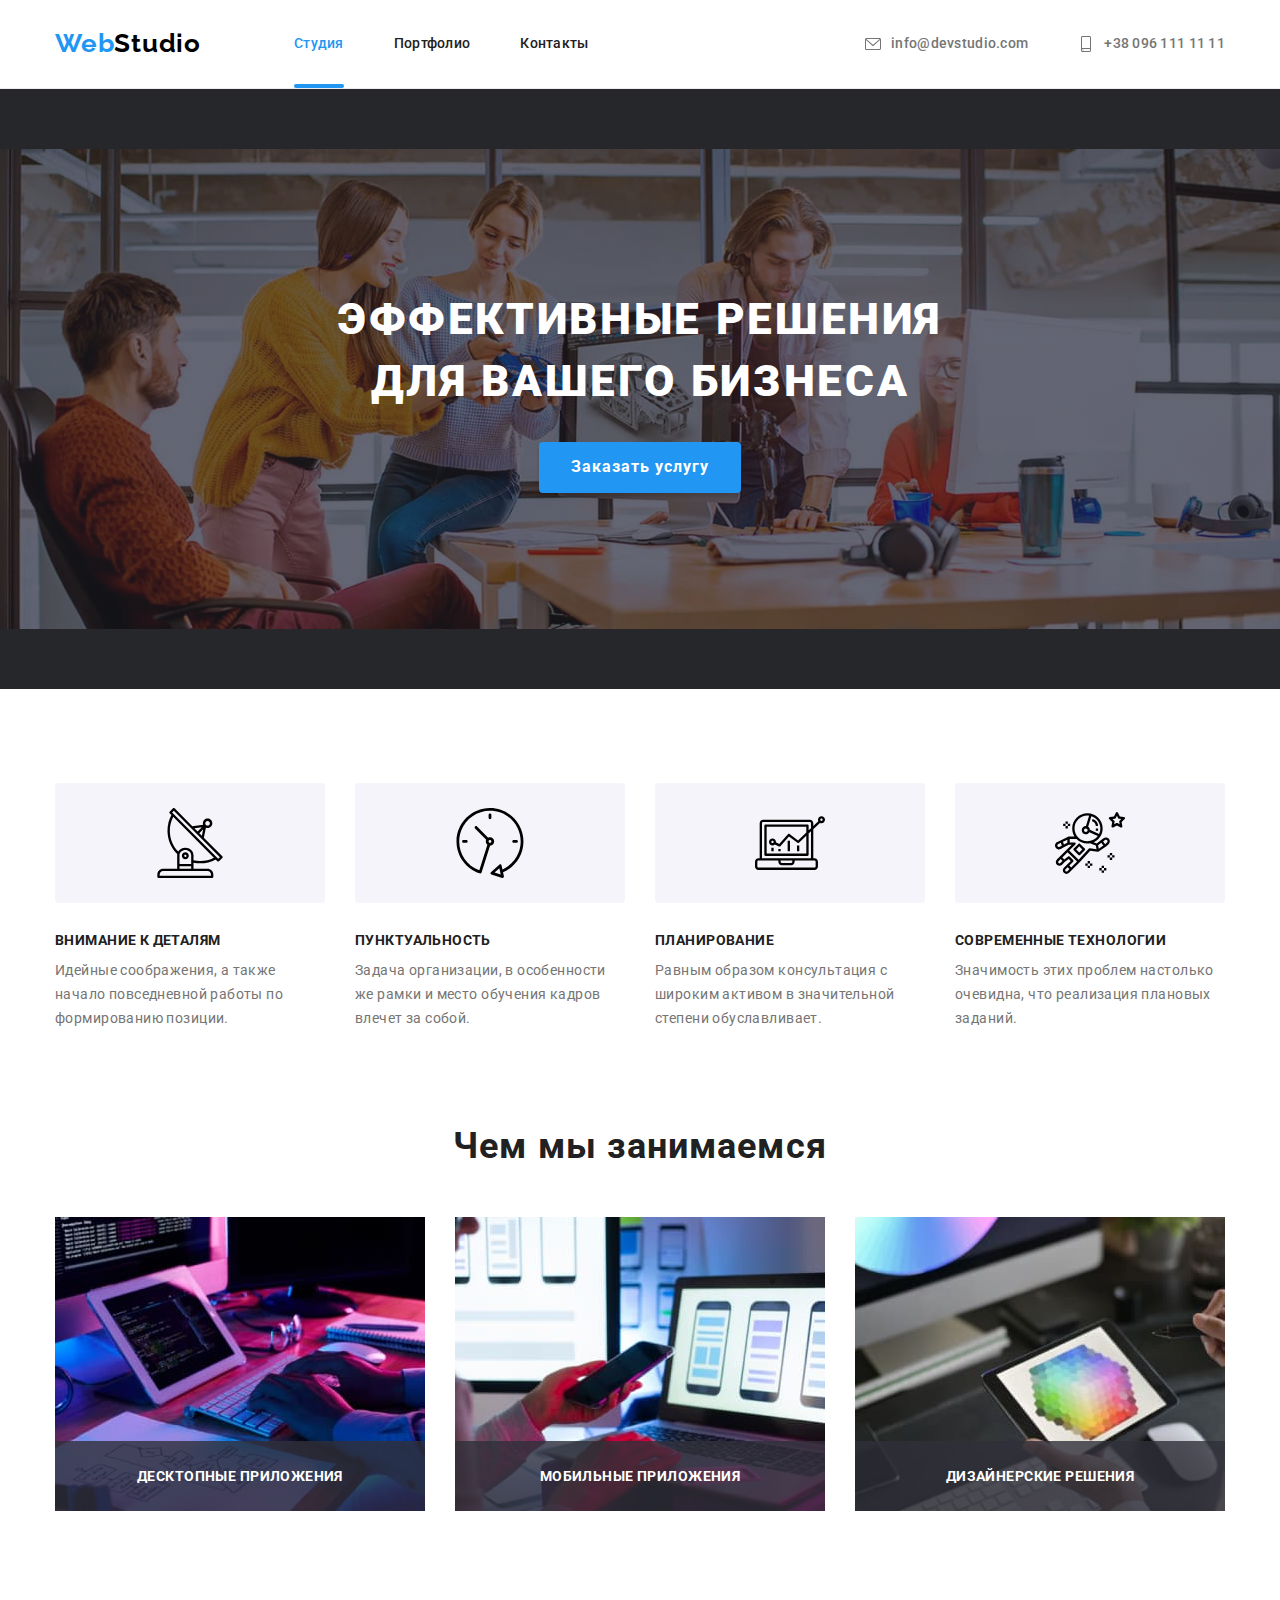
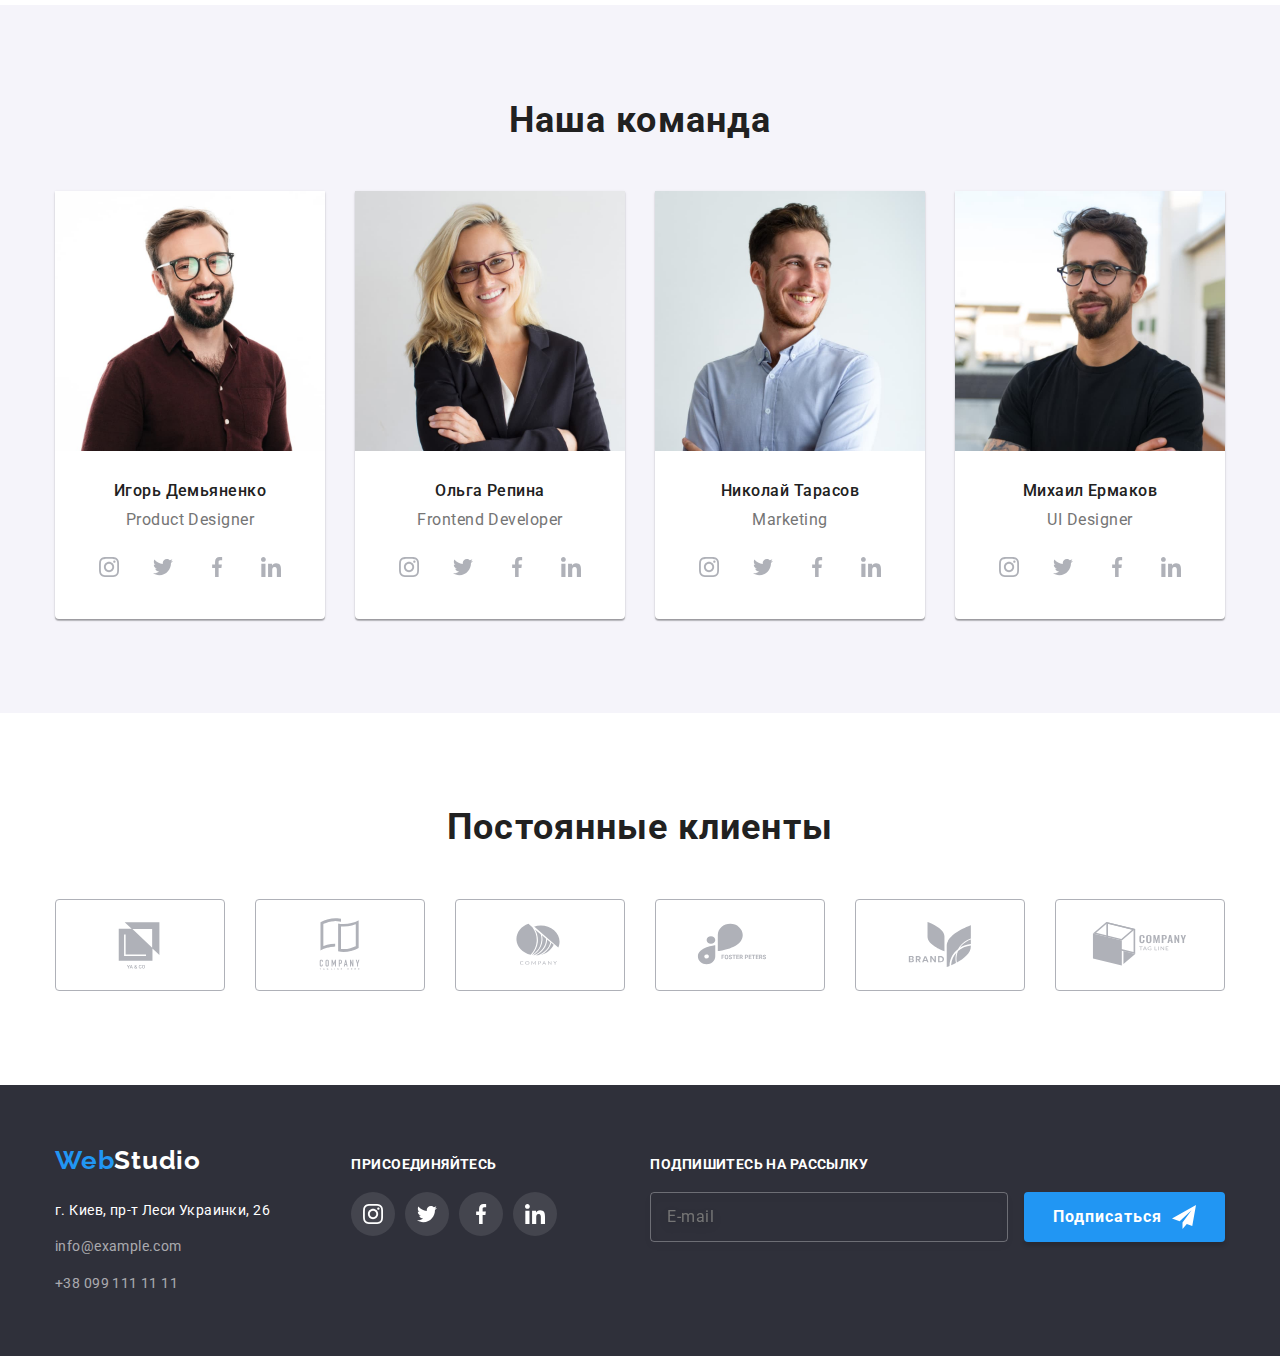
==== index.html @ 1becb147 "первая выгрузка сайта" ====
<!DOCTYPE html>
<html lang="ru">

<head>
    <meta charset="UTF-8">
    <meta http-equiv="X-UA-Compatible" content="IE=edge">
    <meta name="viewport" content="width=device-width, initial-scale=1.0">
    <title>Webstudio</title>
    <link rel="preconnect" href="https://fonts.googleapis.com">
    <link rel="preconnect" href="https://fonts.gstatic.com" crossorigin>
    <link
        href="https://fonts.googleapis.com/css2?family=Raleway:wght@700&family=Roboto:wght@400;500;700;900&display=swap"
        rel="stylesheet">
    <link rel="stylesheet" href="./css/modern-normalize.css">
    <link rel="stylesheet" href="./css/styles.css">
</head>

<body>

    <!--Шапка сайта. Навигация-->

    <header class="header">
        <div class="container">
            <div class="header-nav">
                <nav class="navigation">
                    <a class="header-logo link" href="./index.html"><span class="header-logo-decor">Web</span>Studio</a>
                    <ul class="menu-list lists">
                        <li class="nav-menu-item"><a class="menu-item active-page1 link" href="./index.html">Студия</a>
                        </li>
                        <li class="nav-menu-item"><a class="menu-item link" href="./portfolio.html">Портфолио</a></li>
                        <li class="nav-menu-item"><a class="menu-item link" href="">Контакты</a></li>
                    </ul>
                </nav>
                <ul class="lists">
                    <li class="nav-email"><a class="email-nav link" href="mailto:info@devstudio.com">
                            <svg class="email-icon">
                                <use href="./images/icons.svg#icon-email"></use>
                            </svg>info@devstudio.com</a></li>
                    <li class="nav-tel"><a class="tel-nav link" href="tel:+380961111111">
                            <svg class="phone-icon">
                                <use href="./images/icons.svg#icon-phone"></use>
                            </svg>+38 096 111 11 11</a></li>
                </ul>
            </div>
        </div>
    </header>

    <!--Главный контект страницы-->

    <main class="main-content">

        <!--Секция Герой-->

        <section class="hero">
            <div class="container">
                <h1 class="hero-title">
                    Эффективные решения для вашего бизнеса
                </h1>
                <button class="hero-button" type="button" data-modal-open>Заказать услугу</button>
            </div>
        </section>
        <section class="modal-section">
            <!--Модальное окно-->
            <div class="backdrop is-hidden" data-modal>
                <div class="modal">
                    <button class="btn-modal" data-modal-close>
                        <svg class="icon-close">
                            <use href="./images/icons.svg#icon-close"></use>
                        </svg>
                    </button>
                    <!--ФОРМЫ ДЛЯ МОДАЛЬНОГО ОКНА-->
                    <form class="contact-form">
                        <p class="title-form">Оставьте свои данные, мы вам перезвоним</p>

                        <div class="group-forms">
                            <label class="form-field">
                                <span class="name-form">Имя</span>
                                <span class="icon-position">
                                    <input class="form-input" type="text" name="user-name" autofocus>
                                    <svg class="icon-person">
                                        <use href="./images/icons.svg#icon-person"></use>
                                    </svg>
                                </span>
                            </label>

                            <label class="form-field">
                                <span class="name-form">Телефон</span>
                                <span class="icon-position">
                                    <input class="form-input" type="text" name="user-tel">
                                    <svg class="icon-person">
                                        <use href="./images/icons.svg#icon-phone-form"></use>
                                    </svg>
                                </span>
                            </label>

                            <label class="form-field">
                                <span class="name-form">Почта</span>
                                <span class="icon-position">
                                    <input class="form-input" type="text" name="user-email">
                                    <svg class="icon-person">
                                        <use href="./images/icons.svg#icon-email-form"></use>
                                    </svg>
                                </span>
                            </label>

                            <label class="form-field">
                                <span class="name-form">Комментарий</span>
                                <textarea class="feedback" name="feedback" cols="30" rows="10"
                                    placeholder="Введите текст"></textarea>
                            </label>
                        </div>

                        <label class="agreement">
                            <input class="agree-btn" type="checkbox" name="user-agreement">
                            <span class="icon-border">
                                <svg class="icon-check-active">
                                    <use href="./images/icons.svg#icon-icon-check1"></use>
                                </svg>
                            </span>
                            <span class="discr-agreement">Соглашаюсь с рассылкой и принимаю
                                <a class="terms-agreement" href="">Условия договора</a>
                            </span>
                        </label>
                        <button class="submit-btn" type="submit">Отправить</button>
                    </form>
                </div>
            </div>
        </section>

        <!--Секция преимущества-->

        <section class="section">
            <div class="container">
                <h2 class="visually-hidden">Наши преимущества</h2>
                <ul class="list-advantages lists">
                    <li class="item-advantages">
                        <div class="antenna-svg">
                            <svg class="icon-antenna">
                                <use href="./images/icons.svg#icon-antenna"></use>
                            </svg>
                        </div>
                        <h3 class="title-advantages">Внимание к деталям</h3>
                        <p class="content-advantages">Идейные соображения, а также начало повседневной работы по
                            формированию позиции.</p>
                    </li>

                    <li class="item-advantages">
                        <div class="clock-svg">
                            <svg class="icon-clock">
                                <use href="./images/icons.svg#icon-clock"></use>
                            </svg>
                        </div>
                        <h3 class="title-advantages">Пунктуальность</h3>
                        <p class="content-advantages">Задача организации, в особенности же рамки и место обучения
                            кадров
                            влечет за собой.</p>
                    </li>

                    <li class="item-advantages">
                        <div class="diagram-svg">
                            <svg class="icon-diagram">
                                <use href="./images/icons.svg#icon-diagram"></use>
                            </svg>
                        </div>
                        <h3 class="title-advantages">Планирование</h3>
                        <p class="content-advantages">Равным образом консультация с широким активом в значительной
                            степени
                            обуславливает.</p>
                    </li>

                    <li class="item-advantages">
                        <div class="astronaut-svg">
                            <svg class="icon-astronaut">
                                <use href="./images/icons.svg#icon-astronaut"></use>
                            </svg>
                        </div>
                        <h3 class="title-advantages">Современные технологии</h3>
                        <p class="content-advantages">Значимость этих проблем настолько очевидна, что реализация
                            плановых
                            заданий.</p>
                    </li>
                </ul>
            </div>
        </section>

        <!--Секция чем мы занимаемся-->

        <section class="services section">
            <div class="container">
                <h2 class="title-services">Чем мы занимаемся</h2>
                <ul class="services-list lists">
                    <li class="services-item">
                        <img src="./images/service1.jpg" alt="Пишем код" width="370">
                        <p class="disr-services">Десктопные приложения</p>
                    </li>
                    <li class="services-item">
                        <img src="./images/service2.jpg" alt="Делаем дизайн" width="370">
                        <p class="disr-services">Мобильные приложения</p>
                    </li>
                    <li class="services-item">
                        <img src="./images/service3.jpg" alt="Точный подбор цветовой гаммы" width="370">
                        <p class="disr-services">Дизайнерские решения</p>
                    </li>
                </ul>
            </div>
        </section>

        <!--Секция наша команда-->
        <section class="team section">
            <div class="container">
                <h2 class="team-title">Наша команда</h2>
                <ul class="team-list lists">

                    <li class="team-item">
                        <img class="img team-image" src="./images/team1.jpg" alt="Игорь Демьяненко" width="270">
                        <div class="name-position">
                            <h3 class="team-name">Игорь Демьяненко</h3>
                            <p class="team-position">Product Designer</p>
                            <ul class="team-social-icons">
                                <li class="team-social-icon-link link">
                                    <a href="https://www.instagram.com/" class="icon-bg" target="_blank">
                                        <svg class="icon-social">
                                            <use href="./images/icons.svg#icon-instagram"></use>
                                        </svg>
                                    </a>
                                </li>
                                <li class="team-social-icon-link link">
                                    <a href="https://twitter.com/?lang=ru" class="icon-bg" target="_blank">
                                        <svg class="icon-social">
                                            <use href="./images/icons.svg#icon-twitter"></use>
                                        </svg>
                                    </a>
                                </li>
                                <li class="team-social-icon-link link">
                                    <a href="https://www.facebook.com/" class="icon-bg" target="_blank">
                                        <svg class="icon-social">
                                            <use href="./images/icons.svg#icon-facebook"></use>
                                        </svg>
                                    </a>
                                </li>
                                <li class="team-social-icon-link link">
                                    <a href="https://www.linkedin.com/" class="icon-bg" target="_blank">
                                        <svg class="icon-social">
                                            <use href="./images/icons.svg#icon-linkedin"></use>
                                        </svg>
                                    </a>
                                </li>
                            </ul>
                        </div>

                    </li>

                    <li class="team-item">
                        <img class="img team-image" src="./images/team2.jpg" alt="Ольга Репина" width="270">
                        <div class="name-position">
                            <h3 class="team-name">Ольга Репина</h3>
                            <p class="team-position">Frontend Developer</p>
                            <ul class="team-social-icons">
                                <li class="team-social-icon-link link">
                                    <a href="https://www.instagram.com/" class="icon-bg" target="_blank">
                                        <svg class="icon-social">
                                            <use href="./images/icons.svg#icon-instagram"></use>
                                        </svg>
                                    </a>
                                </li>
                                <li class="team-social-icon-link link">
                                    <a href="https://twitter.com/?lang=ru" class="icon-bg" target="_blank">
                                        <svg class="icon-social">
                                            <use href="./images/icons.svg#icon-twitter"></use>
                                        </svg>
                                    </a>
                                </li>
                                <li class="team-social-icon-link link">
                                    <a href="https://www.facebook.com/" class="icon-bg" target="_blank">
                                        <svg class="icon-social">
                                            <use href="./images/icons.svg#icon-facebook"></use>
                                        </svg>
                                    </a>
                                </li>
                                <li class="team-social-icon-link link">
                                    <a href="https://www.linkedin.com/" class="icon-bg" target="_blank">
                                        <svg class="icon-social">
                                            <use href="./images/icons.svg#icon-linkedin"></use>
                                        </svg>
                                    </a>
                                </li>
                            </ul>
                        </div>

                    </li>

                    <li class="team-item">
                        <img class="img team-image" src="./images/team3.jpg" alt="Николай Тарасов" width="270">
                        <div class="name-position">
                            <h3 class="team-name">Николай Тарасов</h3>
                            <p class="team-position">Marketing</p>
                            <ul class="team-social-icons">
                                <li class="team-social-icon-link link">
                                    <a href="https://www.instagram.com/" class="icon-bg" target="_blank">
                                        <svg class="icon-social">
                                            <use href="./images/icons.svg#icon-instagram"></use>
                                        </svg>
                                    </a>
                                </li>
                                <li class="team-social-icon-link link">
                                    <a href="https://twitter.com/?lang=ru" class="icon-bg" target="_blank">
                                        <svg class="icon-social">
                                            <use href="./images/icons.svg#icon-twitter"></use>
                                        </svg>
                                    </a>
                                </li>
                                <li class="team-social-icon-link link">
                                    <a href="https://www.facebook.com/" class="icon-bg" target="_blank">
                                        <svg class="icon-social">
                                            <use href="./images/icons.svg#icon-facebook"></use>
                                        </svg>
                                    </a>
                                </li>
                                <li class="team-social-icon-link link">
                                    <a href="https://www.linkedin.com/" class="icon-bg" target="_blank">
                                        <svg class="icon-social">
                                            <use href="./images/icons.svg#icon-linkedin"></use>
                                        </svg>
                                    </a>
                                </li>
                            </ul>
                        </div>

                    </li>

                    <li class="team-item">
                        <img class="img team-image" src="./images/team4.jpg" alt="Михаил Ермаков" width="270">
                        <div class="name-position">
                            <h3 class="team-name">Михаил Ермаков</h3>
                            <p class="team-position">UI Designer</p>
                            <ul class="team-social-icons">
                                <li class="team-social-icon-link link">
                                    <a href="https://www.instagram.com/" class="icon-bg" target="_blank">
                                        <svg class="icon-social">
                                            <use href="./images/icons.svg#icon-instagram"></use>
                                        </svg>
                                    </a>
                                </li>
                                <li class="team-social-icon-link link">
                                    <a href="https://twitter.com/?lang=ru" class="icon-bg" target="_blank">
                                        <svg class="icon-social">
                                            <use href="./images/icons.svg#icon-twitter"></use>
                                        </svg>
                                    </a>
                                </li>
                                <li class="team-social-icon-link link">
                                    <a href="https://www.facebook.com/" class="icon-bg" target="_blank">
                                        <svg class="icon-social">
                                            <use href="./images/icons.svg#icon-facebook"></use>
                                        </svg>
                                    </a>
                                </li>
                                <li class="team-social-icon-link link">
                                    <a href="https://www.linkedin.com/" class="icon-bg" target="_blank">
                                        <svg class="icon-social">
                                            <use href="./images/icons.svg#icon-linkedin"></use>
                                        </svg>
                                    </a>
                                </li>
                            </ul>
                        </div>

                    </li>
                </ul>
            </div>
        </section>

        <section class="section">
            <div class="container">
                <h2 class="clients-title">Постоянные клиенты</h2>
                <ul class="clients-list lists">
                    <li class="clients-item">
                        <a href="" class="clients-link link">
                            <svg class="clients-icon">
                                <use href="./images/icons.svg#icon-Logo-client1"></use>
                            </svg>
                        </a>
                    </li>
                    <li class="clients-item">
                        <a href="" class="clients-link link">
                            <svg class="clients-icon">
                                <use href="./images/icons.svg#icon-Logo-client2"></use>
                            </svg>
                        </a>
                    </li>
                    <li class="clients-item">
                        <a href="" class="clients-link link">
                            <svg class="clients-icon">
                                <use href="./images/icons.svg#icon-Logo-client3"></use>
                            </svg>
                        </a>
                    </li>
                    <li class="clients-item">
                        <a href="" class="clients-link link">
                            <svg class="clients-icon">
                                <use href="./images/icons.svg#icon-Logo-client4"></use>
                            </svg>
                        </a>
                    </li>
                    <li class="clients-item">
                        <a href="" class="clients-link link">
                            <svg class="clients-icon">
                                <use href="./images/icons.svg#icon-Logo-client5"></use>
                            </svg>
                        </a>
                    </li>
                    <li class="clients-item">
                        <a href="" class="clients-link link">
                            <svg class="clients-icon">
                                <use href="./images/icons.svg#icon-Logo-client6"></use>
                            </svg>
                        </a>
                    </li>
                </ul>
            </div>
        </section>
    </main>

    <!--Подвал сайта-->

    <footer class="footer">
        <div class="container footer-content-container">
            <div class="footer-content">
                <a class="footer-logo link" href="./index.html"><span class="footer-logo-decor">Web</span><span
                        class="footer-logo-decor-studio">Studio</span></a>
                <address>
                    <ul class="lists">
                        <li class="address-list-item"><a class="address link"
                                href="https://www.google.com.ua/maps/place/%D0%B1%D1%83%D0%BB.+%D0%9B%D0%B5%D1%81%D0%B8+%D0%A3%D0%BA%D1%80%D0%B0%D0%B8%D0%BD%D0%BA%D0%B8,+26,+%D0%9A%D0%B8%D0%B5%D0%B2,+02000/@50.4265841,30.5361971,17z/data=!3m1!4b1!4m5!3m4!1s0x40d4cf0e033ecbe9:0x57a4dffefec77da0!8m2!3d50.4265807!4d30.5383858?hl=ru"
                                target="_blank">г.
                                Киев, пр-т Леси Украинки, 26</a></li>
                        <li class="address-list-item"><a class="email-footer link"
                                href="mailto:info@example.com">info@example.com</a></li>
                        <li class="address-list-item"><a class="tel-footer link" href="tel:+380991111111">+38 099 111 11
                                11</a></li>
                    </ul>
                </address>
            </div>

            <!--Социальные иконки-->

            <div class="footer-socials">
                <p class="footer-social-title">присоединяйтесь</p>
                <ul class="footer-social-icons">
                    <li class="footer-social-icon-link link">
                        <a href="https://www.instagram.com/" class="footer-icon-bg" target="_blank">
                            <svg class="footer-icon-social">
                                <use href="./images/icons.svg#icon-instagram"></use>
                            </svg>
                        </a>
                    </li>
                    <li class="footer-social-icon-link link">
                        <a href="https://twitter.com/?lang=ru" class="footer-icon-bg" target="_blank">
                            <svg class="footer-icon-social">
                                <use href="./images/icons.svg#icon-twitter"></use>
                            </svg>
                        </a>
                    </li>
                    <li class="footer-social-icon-link link">
                        <a href="https://www.facebook.com/" class="footer-icon-bg" target="_blank">
                            <svg class="footer-icon-social">
                                <use href="./images/icons.svg#icon-facebook"></use>
                            </svg>
                        </a>
                    </li>
                    <li class="footer-social-icon-link link">
                        <a href="https://www.linkedin.com/" class="footer-icon-bg" target="_blank">
                            <svg class="footer-icon-social">
                                <use href="./images/icons.svg#icon-linkedin"></use>
                            </svg>
                        </a>
                    </li>
                </ul>
            </div>

            <!--Форма подписки-->

            <form class="subscribe-footer">
                <p class="discr-subscribe">Подпишитесь на рассылку</p>
                <input class="subscribe-input" type="text" name="subscribe" placeholder="E-mail">
                <button class="subscribe-btn" type="submit">
                    Подписаться
                    <svg class="subscribe-icon">
                        <use href="./images/icons.svg#icon-plane"></use>
                    </svg>
                </button>
            </form>
        </div>
    </footer>

    <script src="./js/modal.js"></script>
</body>

</html>
---- css/styles.css ----
/*----------Переменные для сайта----------*/
:root {
    /*-----Глобальные цвета-----*/
    --body-color: #757575;
    --a-color: #212121;
    /*-----Цвета для логотипа-----*/
    --logo-color: #000000;
    --logo-decor-color: #2196F3;
    /*-----Цвета для ссылок-----*/
    --menu-item-hover-focus-color: #2196F3;
    --email-tel-nav-color: #757575;
    --email-tel-nav-hover-focus-color: #2196F3;
    --email-tel-footer-color: #ffffff;
    /*-----index.html. Section Hero-----*/
    --hero-title-color: #ffffff;
    --hero-button-bg-color: #2196F3;
    --hero-button-text-color: #FFFFFF;
    /*-----index.html. Section Advantages-----*/
    --title-advantages-color: #212121;
    --content-advantages-color: #757575;
    /*-----index.html. Section Services-----*/
    --title-services-color: #212121;
    /*-----index.html. Section Team-----*/
    --team-title-color: #212121;
    --team-name-color: #212121;
    --team-position-color: #757575;
    /*-----portfolio.html. Section Filter-----*/
    --filter-btn-color: #212121;
    --filter-btn-bg-color: #F5F4FA;
    --filter-btn-bg-hover-focus-color: #2196F3;
    --filter-btn-text-chover-focus-color: #FFFFFF;
    /*-----portfolio.html. Section Cards-----*/
    --cards-item-title-color: #212121;
    --cards-item-type-color: #757575;
}
/*----------Стандартные свойства для сайта----------*/
body {
    font-family: 'Roboto', sans-serif;
    line-height: 1.71;
    color: var(--body-color);
    margin: 0;
}

.link {
    text-decoration: none;
    font-size: 14px;
    line-height: 1.71;
    letter-spacing: 0.02em;
    color: var(--a-color);
    list-style: none;
}
.container {
    width: 1200px;
    margin-left: auto;
    margin-right: auto;
    padding-left: 15px;
    padding-right: 15px;
}
.section {
    padding-top: 94px;
    padding-bottom: 94px;
}

.lists {
    list-style: none;
}
h1,
h2,
h3,
h4,
h5,
h6,
ul,
p {
    margin: 0;
    padding: 0;
}
img {
    display: block;
    max-width: 100%;
    height: auto;
}

.visually-hidden {
    position: absolute;
    width: 1px;
    height: 1px;
    margin: -1px;
    border: 0;
    padding: 0;
    
    white-space: nowrap;
    clip-path: inset(100%);
    clip: rect(0 0 0 0);
    overflow: hidden;
  }

/*----------Стили для логотипа. Шапка/Подвал сайта----------*/
.header {
    border-bottom: 1px solid #ECECEC;
}

.header-logo {
    font-family: 'Raleway', sans-serif;
    font-weight: 700;
    font-size: 26px;
    line-height: 1.2;
    letter-spacing: 0.03em;
    color: var(--logo-color);
    margin-right: 93px;
}
.footer-logo {
    font-family: 'Raleway', sans-serif;
    font-weight: 700;
    font-size: 26px;
    line-height: 1.2;
    letter-spacing: 0.03em;
    color: var(--logo-color);
}

.header-logo-decor,
.footer-logo-decor {
    color: var(--logo-decor-color);
}
.footer-logo-decor-studio {
    color: #FFFFFF;
}
/*----------Оформление ссылок. Шапка/Подвал сайта----------*/
/*HEADER*/
.header-nav {
    display: flex;
    justify-content: space-between;
    align-items: center;
}

.navigation {
    display: flex;
    align-items: center;
}

.navigation > .menu-list {
    display: flex;
}

.nav-menu-item {
    margin-right: 50px;
    position: relative;

}

.navigation .nav-menu-item:last-child {
    margin-right: 0;
}

.header-nav > .lists {
    display: flex;
}

.nav-email {
    margin-right: 50px;
}

.menu-item {
    font-weight: 500;
    padding-top: 32px;
    padding-bottom: 32px;
    display: block;
    transition: color 250ms cubic-bezier(0.4, 0, 0.2, 1);

}
.menu-item:hover,
.menu-item:focus {
    color: var(--menu-item-hover-focus-color);
    
}

.active-page1 {
    color: var(--menu-item-hover-focus-color);

}
/*ДОП класс для отметки активной страницы*/
.active-page1::after{
    content: "";
    width: 100%;
    height: 4px;
    background: #2196F3;
    color: #2196F3;
    border-radius: 2px;
    position: absolute;
    bottom: 0;
    left: 0;
    opacity: 1;
    transition: opacity 250ms cubic-bezier(0.4, 0, 0.2, 1);

}

.active-page2 {
    color: var(--menu-item-hover-focus-color);

}

.active-page2::after{
    content: "";
    width: 100%;
    height: 4px;
    background: #2196F3;
    border-radius: 2px;
    position: absolute;
    bottom: 0;
    left: 0;
    opacity: 1;
    transition: opacity 250ms cubic-bezier(0.4, 0, 0.2, 1);

}
/*-------------------------------------------------------*/

.email-nav,
.tel-nav {
    color: var(--email-tel-nav-color);
    font-weight: 500;
    padding-top: 32px;
    padding-bottom: 32px;
    display: inline-flex;
    align-items: center;
    transition: color 250ms cubic-bezier(0.4, 0, 0.2, 1);
}

.email-nav:hover,
.email-nav:focus,
.tel-nav:hover,
.tel-nav:focus {
    color: var(--email-tel-nav-hover-focus-color);
}

.email-icon {
    width: 16px;
    height: 16px;
    fill: currentColor;
    margin-right: 10px;
}

.phone-icon {
    width: 16px;
    height: 16px;
    fill: currentColor;
    margin-right: 10px;
}

/*FOOTER*/
.footer-content {
    flex-grow: 1;
    margin-right: 70px;
}

.footer-content-container {
    display: flex;
    align-items: baseline;
}

.footer-logo {
    display: block;
    margin-bottom: 20px;
}
.address {
    color: var(--email-tel-footer-color);
    letter-spacing: 0.03em;
    font-style: normal;
}
.address-list-item {
    margin-bottom: 9px;
}
.address-list-item:last-child {
    margin-bottom: 0;
    
}
.email-footer,
.tel-footer {
    color: rgba(255, 255, 255, 0.6);
    letter-spacing: 0.03em;
    font-style: normal;
}

.footer {
    background-color: #2F303A;
    padding-top: 60px;
    padding-bottom: 60px;
}

/*---Социальные иконки*/

.footer-socials {
    margin-right: 93px;
}

.footer-social-title {
    font-weight: 700;
    font-size: 14px;
    line-height: 16px;
    letter-spacing: 0.03em;
    text-transform: uppercase;
    color: #ffffff;
    margin-bottom: 20px;
}

.footer-social-icons {
    display: flex;
    justify-content: center;
}

.footer-social-icon-link {
    margin-right: 10px;
}

.footer-social-icon-link:last-child {
    margin-right: 0;
}

.footer-icon-bg {
    width: 44px;
    height: 44px;
    border: none;
    border-radius: 50%;
    padding: 0;
    display: inline-flex;
    align-items: center;
    justify-content: center;
    color: #ffffff;
    background: rgba(255, 255, 255, 0.1);
    transition: background-color 250ms cubic-bezier(0.4, 0, 0.2, 1);
}

.footer-icon-bg:hover,
.footer-icon-bg:focus {
    background-color: #2196F3;
}

.footer-icon-social {
    fill: currentColor;
    width: 20px;
    height: 20px;
    transition: background-color 250ms cubic-bezier(0.4, 0, 0.2, 1);
}

.footer-icon-social:hover,
.footer-icon-social:focus {
    background-color: #2196F3;
}

/*---Форма подписки---*/

.discr-subscribe {
    display: flex;
    align-items: baseline;
    font-weight: 700;
    font-size: 14px;
    line-height: 16px;
    letter-spacing: 0.03em;
    text-transform: uppercase;

    color: #FFFFFF;

    margin-bottom: 20px;
}

.subscribe-input {
    width: 358px;
    height: 50px;
    background-color: inherit;

    border: 1px solid rgba(255, 255, 255, 0.3);
    filter: drop-shadow(0px 4px 4px rgba(0, 0, 0, 0.15));
    border-radius: 4px;

    padding-left: 16px;
    padding-right: 16px;
    margin-right: 12px;

    font-weight: 400;
    font-size: 16px;
    line-height: 1.25;
    letter-spacing: 0.03em;

    color: rgba(255, 255, 255, 0.6);

}

.subscribe-btn {
    display: inline-flex;
    align-items: center;
    padding-top: 10px;
    padding-bottom: 10px;
    padding-left: 29px;
    padding-right: 29px;

    font-weight: 700;
    font-size: 16px;
    line-height: 1.88;

    letter-spacing: 0.06em;
    color: #FFFFFF;

    border: none;

    background: #2196F3;
    box-shadow: 0px 4px 4px rgba(0, 0, 0, 0.15);
    border-radius: 4px;

    cursor: pointer;
}

.subscribe-icon {
    margin-left: 10px;
    width: 24px;
    height: 24px;
    fill: #ffffff;
}

/*----------Страница index.html. Main. Section "HERO"----------*/
.hero {
    padding-top: 200px;
    padding-bottom: 200px;
    text-align: center;

    max-width: 1600px;
    height: 600px;
    margin-right: auto;
    margin-left: auto;
    background: linear-gradient(0deg, rgba(47, 48, 58, 0.4), rgba(47, 48, 58, 0.4)), url(../images/hero.jpg);
    background-color: #212121;
    background-repeat: no-repeat;
    background-size: contain;
    background-position: center;
}

.hero-title {
    font-weight: 900;
    font-size: 44px;
    line-height: 1.4;
    letter-spacing: 0.06em;
    text-transform: uppercase;
    color: var(--hero-title-color);
    width: 696px;
    margin-left: auto;
    margin-right: auto;
    margin-bottom: 30px;
}

.hero-button {
    font-weight: 700;
    font-size: 16px;
    line-height: 1.9;
    letter-spacing: 0.06em;
    padding: 10px 32px;
    background-color: var(--hero-button-bg-color);
    color: var(--hero-button-text-color);
    border: none;
    cursor: pointer;
    box-shadow: 0px 4px 4px rgba(0, 0, 0, 0.15);
    border-radius: 4px;
}

.hero-button:hover {
    background: rgba(24, 140, 232, 1);
}

/*-----Modal window-----*/
.backdrop {
    position: fixed;
    top: 0;
    left: 0;
    width: 100%;
    height: 100%;
    background: rgba(0, 0, 0, 0.2);
    z-index: 1;
    transition: opacity 250ms cubic-bezier(0.4, 0, 0.2, 1), visibility 250ms cubic-bezier(0.4, 0, 0.2, 1);

}

.backdrop.is-hidden {
    opacity: 0;
    pointer-events: none;
    visibility: hidden;
}

.modal {
    position: absolute;
    top: 50%;
    left: 50%;
    transform: translate(-50%, -50%);

    margin: 0;
    padding: 0;
  
    height: 581px;
    width: 528px;
    background-color: white;

    background: #FFFFFF;
    box-shadow: 0px 1px 3px rgba(0, 0, 0, 0.12), 0px 1px 1px rgba(0, 0, 0, 0.14), 0px 2px 1px rgba(0, 0, 0, 0.2);
    border-radius: 4px;
    

}
/*-----ФОРМЫ ДЛЯ МОДАЛКИ-----*/

.icon-close {
    width: 18px;
    height: 18px;
    transition: fill 250ms cubic-bezier(0.4, 0, 0.2, 1);
}

.icon-close:hover,
.icon-close:focus {
    fill: #2196F3;
}

.btn-modal {
    position: absolute;
    top: 8px;
    left: 490px;
    
    display: flex;
    justify-content: center;
    align-items: center;
    width: 30px;
    height: 30px;
    background: #FFFFFF;
    border: 1px solid rgba(0, 0, 0, 0.1);
    border-radius: 50%;

    cursor: pointer;
}

/*Содержимое формы*/
.contact-form {
    padding: 40px;
}

.title-form {
    font-weight: 700;
    font-size: 20px;
    line-height: 1.15;
    text-align: center;
    letter-spacing: 0.03em;

    color: #212121;

    margin-bottom: 12px;
}

.group-forms {
    margin-bottom: 20px;
}

.group-forms .form-field {
    display: block;
    margin-bottom: 10px;
    line-height: 1.16;
}

.group-forms .form-field:last-child {
    display: block;
    margin-bottom: 0;
}

.name-form {
    display: block;
    font-weight: 400;
    font-size: 12px;
    line-height: 1.16;
    letter-spacing: 0.01em;
    color: #757575;

    margin-bottom: 4px;
}


.form-input {
    display: inline-block;
    border: 1px solid rgba(33, 33, 33, 0.2);
    border-radius: 4px;
    width: 100%;
    height: 40px;
    padding-left: 40px;

    font-weight: 400;
    font-size: 12px;
    line-height: 1.16;
    letter-spacing: 0.01em;
    color: #000000;
    transition: border-color 250ms cubic-bezier(0.4, 0, 0.2, 1), outline 250ms cubic-bezier(0.4, 0, 0.2, 1);

}

.icon-position {
    position: relative;
    fill: #000000;
}

.icon-person {
    position: absolute;
    top: 0;
    left: 12px;
    width: 18px;
    height: 18px;
    fill: #000000;
    transition: fill 250ms cubic-bezier(0.4, 0, 0.2, 1);
}

.form-input:focus ~ .icon-person{
    fill: #2196F3;
}
.form-input:focus {
    border-color: #2196F3;
    outline: #2196F3;
}

.feedback {
    display: block;
    border: 1px solid rgba(33, 33, 33, 0.2);
    border-radius: 4px;
    width: 100%;
    height: 120px;
    padding-top: 12px;
    padding-bottom: 12px;
    padding-left: 16px;
    padding-right: 16px;

    width: 100%;
    resize: none;

    font-weight: 400;
    font-size: 12px;
    line-height: 1.16;
    letter-spacing: 0.01em;
    color: #000000;
    transition: border-color 250ms cubic-bezier(0.4, 0, 0.2, 1), outline 250ms cubic-bezier(0.4, 0, 0.2, 1);
}

.feedback:focus {
    border-color: #2196F3;
    outline: #2196F3;
}
/*Стили для чекбокса*/

.agreement {
    display: flex;
    justify-content: center;
    align-items: center;
    margin-bottom: 30px;
}

.icon-agreement {
    display: flex;
    align-items: center;
}

.agree-btn {
    position: absolute;
    width: 1px;
    height: 1px;
    margin: -1px;
    border: 0;
    padding: 0;
    clip: rect(0 0 0 0);
    overflow: hidden;
}

.discr-agreement {
    display: block;

    font-weight: 400;
    font-size: 14px;
    line-height: 1.71;
    letter-spacing: 0.03em;
    color: #757575;
    margin-left: 7px;
}


.icon-border {
    border: 1.5px solid rgb(0, 0, 0);
    border-radius: 3px;
    width: 15px;
    height: 15px;
    position: relative;
}

.agree-btn:checked + .icon-border {
    border: none;
}

/*.agree-btn:focus {
    border: 2px solid rgb(0, 0, 0);
}*/

.icon-check-active {
    position: absolute;
    top: 0;
    left: 0;
    width: inherit;
    height: inherit;
    opacity: 0;
}

.agree-btn:checked ~  .icon-border .icon-check-active {
    opacity: 1;
    transition: opacity 250ms cubic-bezier(0.4, 0, 0.2, 1);
    border: 1px solid #2196F3;
    border-radius: 3px;
}



.terms-agreement {
    color: rgba(33, 150, 243, 1);
}

.submit-btn {
    display: block;
    margin: 0 auto;
    padding-top: 10px;
    padding-bottom: 10px;
    padding-left: 55px;
    padding-right: 55px;
    cursor: pointer;

    background: #188CE8;
    box-shadow: 0px 4px 4px rgba(0, 0, 0, 0.15);
    border: none;
    border-radius: 4px;

    font-weight: 700;
    font-size: 16px;
    line-height: 1.88;


    letter-spacing: 0.06em;

    color: #FFFFFF;
}

/*----------Страница index.html. Main. Section "advantages"----------*/
.list-advantages {
    display: flex;
}

.item-advantages {
    width: 270px;
    margin-right: 30px;
}

.antenna-svg {
    background-color: #F5F4FA;
    height: 120px;
    display: block;
    margin-bottom: 30px;
    border-radius: 4px;
    display: flex;
    align-items: center;
    justify-content: center;
}

.icon-antenna {
    width: 70px;
    height: 70px;
}

.clock-svg {
    background-color: #F5F4FA;
    height: 120px;
    display: block;
    margin-bottom: 30px;
    border-radius: 4px;
    display: flex;
    align-items: center;
    justify-content: center;
}

.icon-clock {
    width: 70px;
    height: 70px;
}

.diagram-svg {
    background-color: #F5F4FA;
    height: 120px;
    display: block;
    margin-bottom: 30px;
    border-radius: 4px;
    display: flex;
    align-items: center;
    justify-content: center;
}

.icon-diagram {
    width: 70px;
    height: 70px;
}

.astronaut-svg {
    background-color: #F5F4FA;
    height: 120px;
    display: block;
    margin-bottom: 30px;
    border-radius: 4px;
    display: flex;
    align-items: center;
    justify-content: center;
}

.icon-astronaut {
    width: 70px;
    height: 70px;
    display: flex;
    align-items: center;
    justify-content: center;
}

.item-advantages:last-child {
    margin-right: 0;
}

.title-advantages {
    font-size: 14px;
    font-weight: 700;
    line-height: 1.14;
    letter-spacing: 0.03em;
    text-transform: uppercase;
    color: var(--title-advantages-color);
    margin-bottom: 10px;
}
.content-advantages {
    letter-spacing: 0.03em;
    color: var(--content-advantages-color);
    font-size: 14px;
}
/*----------Страница index.html. Main. Section "services"----------*/
.services {
    padding-top: 0;
    z-index: 0;
}

.title-services {
    font-weight: 700;
    font-size: 36px;
    line-height: 1.17;
    text-align: center;
    letter-spacing: 0.03em;
    color: var(--title-services-color);
    margin-bottom: 50px;
}
.services-list {
    display: flex;
}

.services-item {
    margin-right: 30px;
    position: relative;

}

.services-item:last-child {
    margin-right: 0;
}

.disr-services {
    display: flex;
    justify-content: center;
    align-items: center;
    
    position: absolute;
    bottom: 0;
    width: 100%;
    height: 70px;

    background: rgba(47, 48, 58, 0.8);

    font-weight: 700;
    font-size: 14px;
    line-height: 16px;
    letter-spacing: 0.03em;
    text-transform: uppercase;

    color: #FFFFFF;
}

/*----------Страница index.html. Main. Section "team"----------*/
.team {
    background-color: #F5F4FA;
}

.team-list {
    display: flex;
}

.team-title {
    font-weight: 700;
    font-size: 36px;
    line-height: 1.17;
    text-align: center;
    letter-spacing: 0.03em;
    color: var(--team-title-color);
    margin-bottom: 50px;
}

.team-item {
    margin-right: 30px;
    box-shadow: 0px 1px 3px rgba(0, 0, 0, 0.12), 0px 1px 1px rgba(0, 0, 0, 0.14), 0px 2px 1px rgba(0, 0, 0, 0.2);
    border-radius: 0px 0px 4px 4px;
    background-color: #FFFFFF;
}
.team-item:last-child {
    margin-right: 0;
}
.name-position {
    padding-top: 30px;
    padding-bottom: 30px;
}

.team-item .team-name {
    font-weight: 500;
    font-size: 16px;
    line-height: 1.19;
    letter-spacing: 0.03em;
    color: var(--team-name-color);
    text-align: center;
    margin-bottom: 10px;
}
.team-item .team-position {
    font-size: 16px;
    line-height: 1.19;
    letter-spacing: 0.03em;
    color: var(--team-position-color);
    text-align: center;
    margin-bottom: 16px;
}

.team-social-icons {
    display: flex;
    justify-content: center;
}

.team-social-icon-link {
    margin-right: 10px;
}

.team-social-icon-link:last-child {
    margin-right: 0;
}

.icon-bg {
    width: 44px;
    height: 44px;
    border: none;
    border-radius: 50%;
    padding: 0;
    display: inline-flex;
    align-items: center;
    justify-content: center;
    color: #AFB1B8;
    background-color: #FFFFFF;
    transition: background-color 250ms cubic-bezier(0.4, 0, 0.2, 1), color 250ms cubic-bezier(0.4, 0, 0.2, 1), fill 250ms cubic-bezier(0.4, 0, 0.2, 1);

}

.icon-bg:hover,
.icon-bg:focus {
    background-color: #2196F3;
    color: #ffffff;
}

.icon-social {
    fill: currentColor;
    width: 20px;
    height: 20px;
}


/*----------Страница index.html. Main. Section "CLIENTS"----------*/

.clients-title {
    font-weight: 700;
    font-size: 36px;
    line-height: 1.16;
    text-align: center;
    letter-spacing: 0.03em;
    color: #212121;
    margin-bottom: 50px;
}

.clients-list {
    display: flex;
    justify-content: center;
}

.clients-item {
    margin-right: 30px;
}

.clients-item:last-child {
    margin-right: 0;
}

.clients-link {
    width: 170px;
    height: 92px;
    color: #AFB1B8;
    border: 1px solid #AFB1B8;
    border-radius: 4px;
    display: inline-flex;
    align-items: center;
    justify-content: center;
    transition: color 250ms cubic-bezier(0.4, 0, 0.2, 1), border 250ms cubic-bezier(0.4, 0, 0.2, 1);
}

.clients-link:hover,
.clients-link:focus {
    border: 1px solid #2196F3;
    color: #2196F3;
}

.clients-icon {
    width: 106px;
    height: 60px;
    fill: currentColor;
}

.clients-icon:hover,
.clients-icon:focus {
    fill: #2196F3;
}

/*----------Страница portfolio.html. Main. filter----------*/
.filter {
    display: flex;
    justify-content: center;
    margin-bottom: 50px;
}
.filter-btn {
    font-weight: 500;
    font-size: 16px;
    line-height: 1.62;
    text-align: center;
    letter-spacing: 0.03em;
    color: var(--filter-btn-color);
    border: none;
    background-color: var(--filter-btn-bg-color);
    padding: 6px 22px;
    cursor: pointer;
    border-radius: 4px;
    transition: background-color 250ms cubic-bezier(0.4, 0, 0.2, 1), color 250ms cubic-bezier(0.4, 0, 0.2, 1), box-shadow 250ms cubic-bezier(0.4, 0, 0.2, 1), box-shadow 250ms cubic-bezier(0.4, 0, 0.2, 1);
}
.filter-item {
    margin-right: 8px;

}

.filter-item:last-of-type {
    margin-right: 0;
}

.filter-btn:hover,
.filter-btn:focus {
    background-color: var(--filter-btn-bg-hover-focus-color);
    color: var(--filter-btn-text-chover-focus-color);
    box-shadow: 0px 3px 1px rgba(0, 0, 0, 0.1), 0px 1px 2px rgba(0, 0, 0, 0.08), 0px 2px 2px rgba(0, 0, 0, 0.12);


}
/*----------Страница portfolio.html. Main. cards----------*/
.cards {
    display: flex;
    flex-wrap: wrap;
    justify-content: center;
    background: #FFFFFF;
}

.cards-item {
    margin-right: 30px;
    margin-bottom: 30px;
}

.card-link {
    transition: box-shadow 250ms cubic-bezier(0.4, 0, 0.2, 1);
}

.card-link:hover,
.card-link:focus {
    box-shadow: 0px 1px 1px rgba(0, 0, 0, 0.12), 0px 4px 4px rgba(0, 0, 0, 0.06), 1px 4px 6px rgba(0, 0, 0, 0.16);
    display: block;
}

.foto-card-disr {
    position: relative;
    overflow: hidden;
}

/*------Анимация карточки------*/
.disr-foto-card {
    position: absolute;
    
    display: block;
    content: "";
    width: 100%;
    height: 100%;
    background-color: rgba(33, 150, 243, 0.9);

    font-weight: 400;
    font-size: 18px;
    line-height: 1.56;
    letter-spacing: 0.03em;
    color: #FFFFFF;

    padding-top: 63px;
    padding-bottom: 63px;
    padding-left: 24px;
    padding-right: 24px;
    transform: translateY(100%);
    transition: transform 250ms cubic-bezier(0.4, 0, 0.2, 1);
}

.card-link:hover .disr-foto-card,
.card-link:focus .disr-foto-card {

    transform: translateY(0);

}
/*--------------------------------------------------------*/

.card-item-content {
    padding-top: 20px;
    padding-bottom: 20px;
    padding-left: 24px;
    padding-right: 24px;
    border-left: 1px solid #EEEEEE;
    border-right: 1px solid #EEEEEE;
    border-bottom: 1px solid #EEEEEE;

}

.cards-item:nth-child(3n + 3) {
    margin-right: 0;
}

.cards-item:nth-last-child(-n + 3) {
    margin-bottom: 0;

}

.cards-item-title {
    font-weight: 700;
    font-size: 18px;
    line-height: 2;
    letter-spacing: 0.06em;
    color: var(--cards-item-title-color);
    margin-bottom: 4px;
}
.cards-item-type {
    font-size: 16px;
    line-height: 1.87;
    letter-spacing: 0.03em;
    color: var(--cards-item-type-color);
}
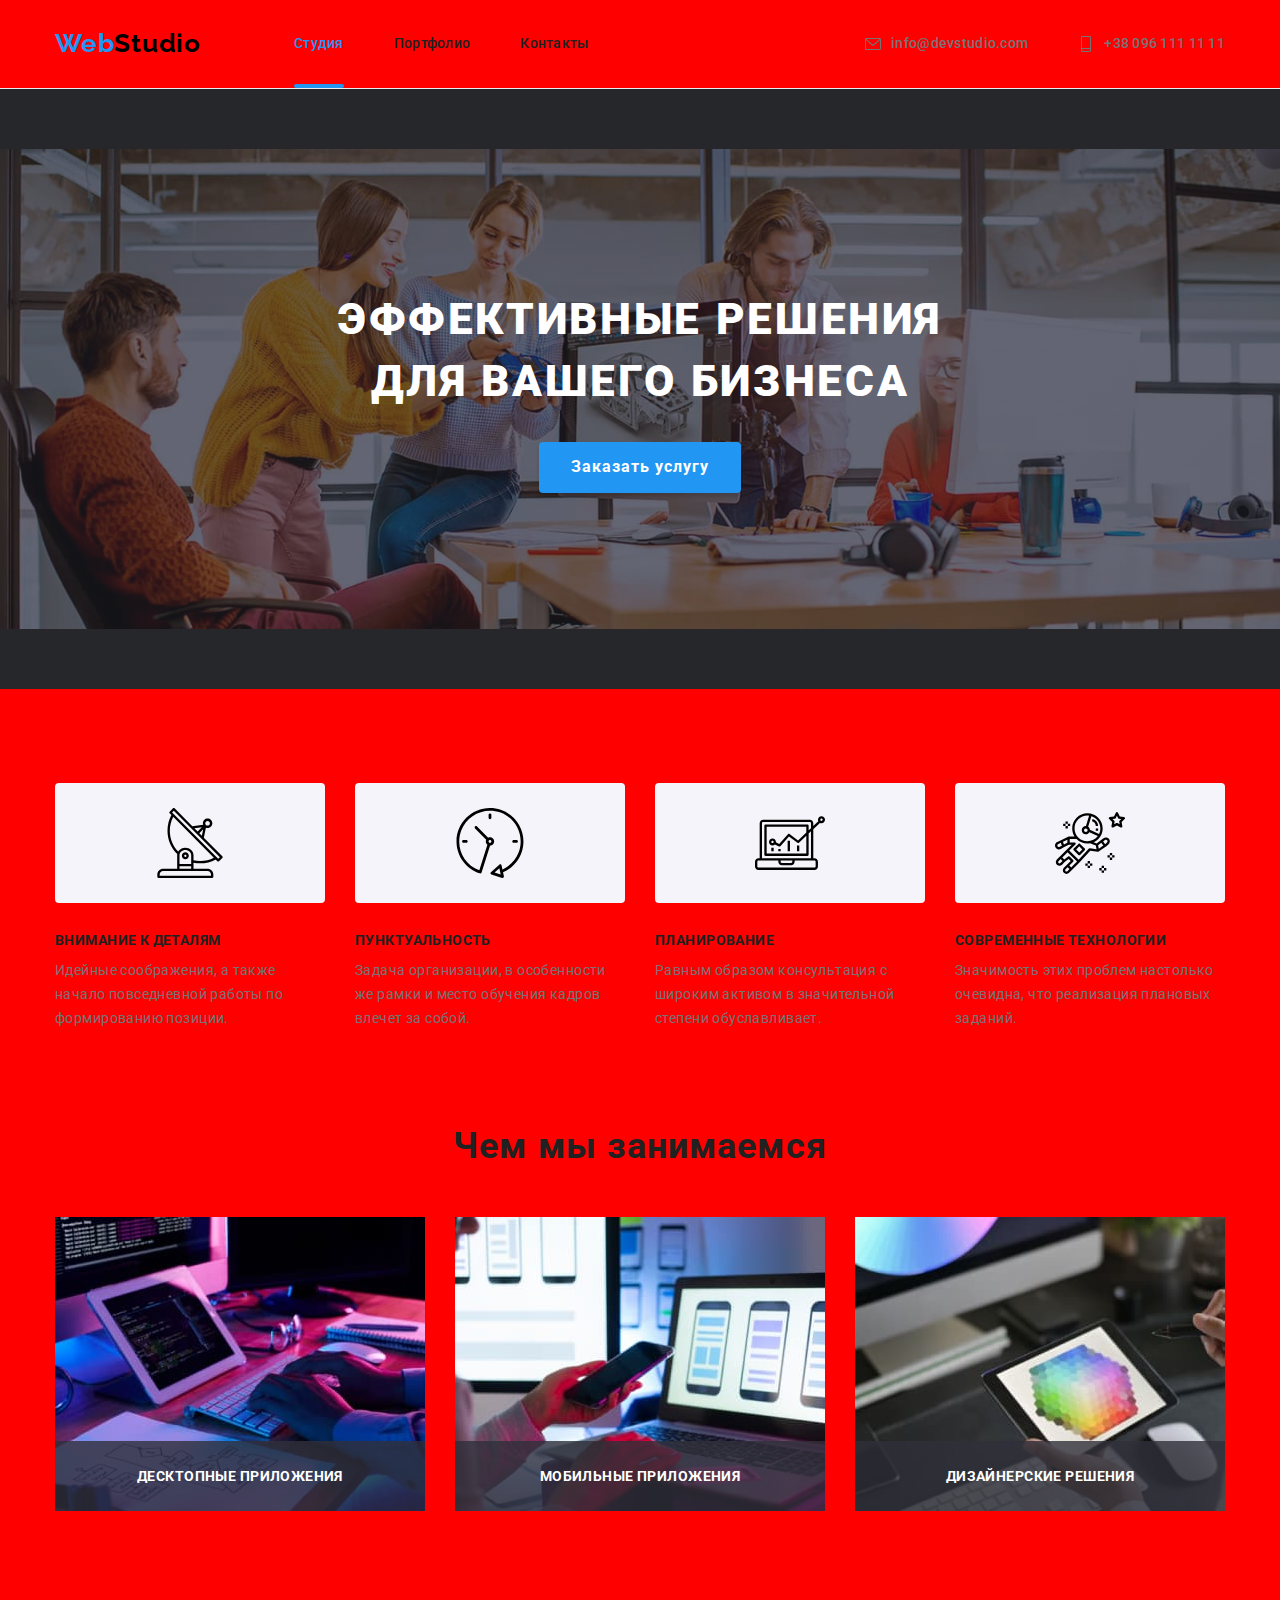
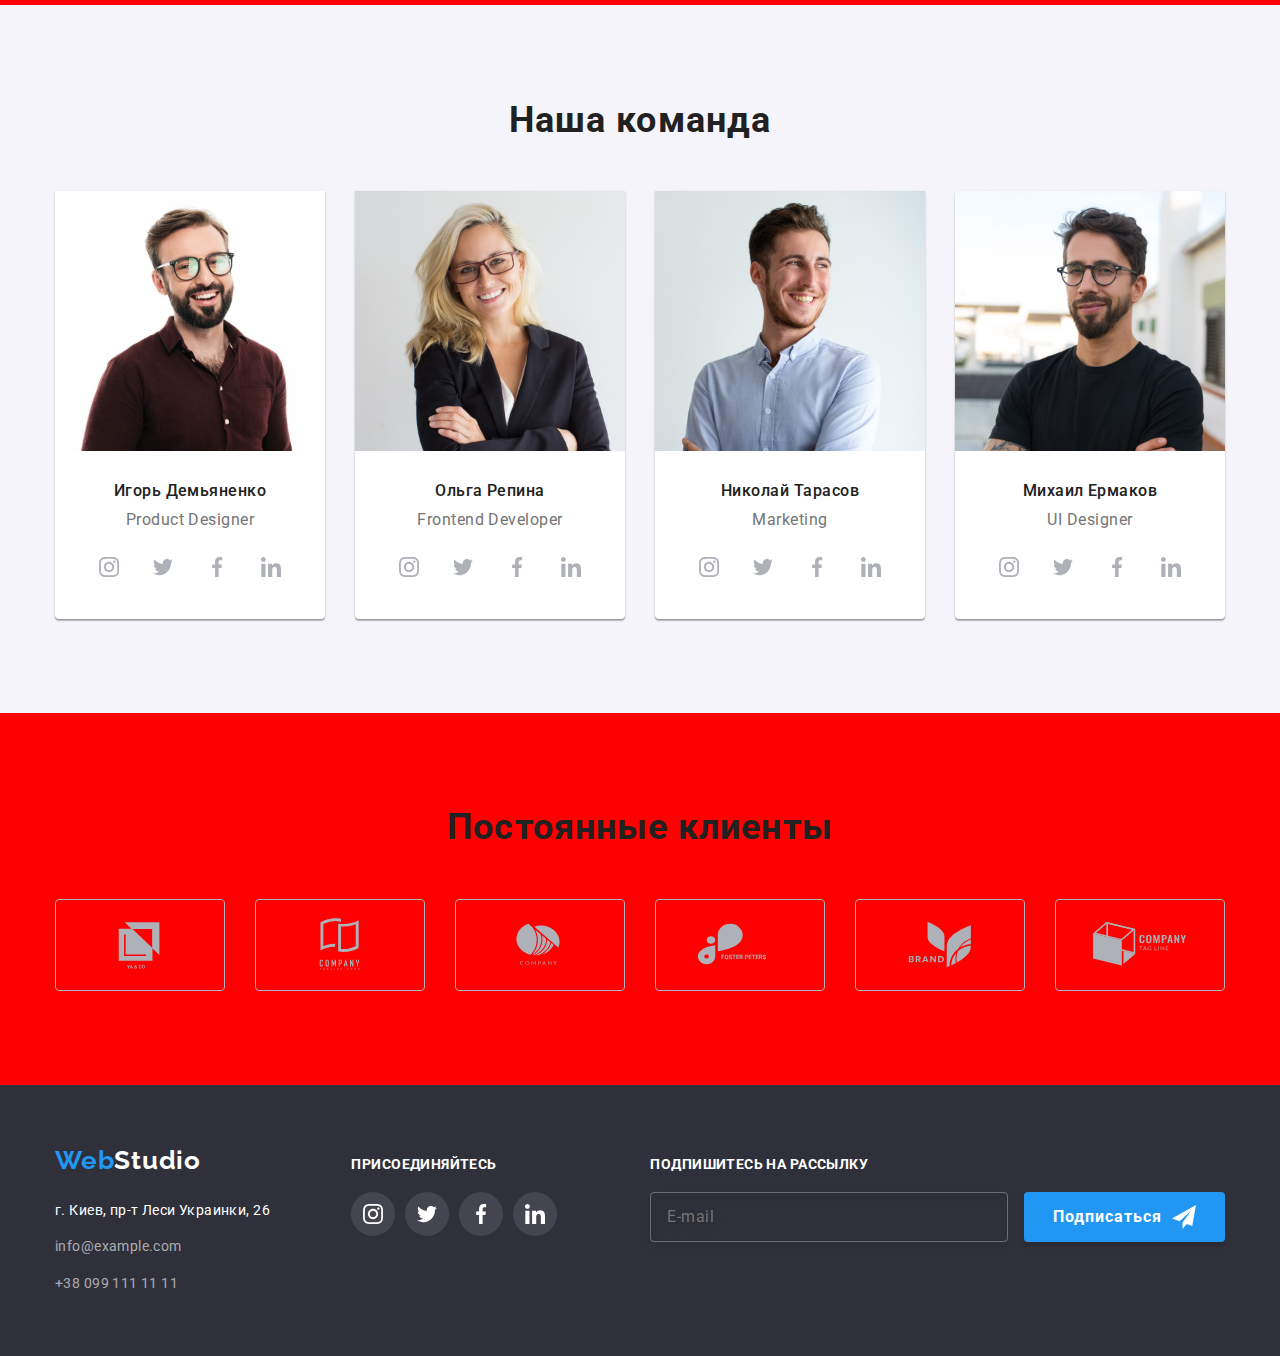
==== commit 14325589: "сделал структуру папок" ====
--- a/index.html
+++ b/index.html
@@ -11,7 +11,7 @@
     <link
         href="https://fonts.googleapis.com/css2?family=Raleway:wght@700&family=Roboto:wght@400;500;700;900&display=swap"
         rel="stylesheet">
-    <link rel="stylesheet" href="./css/modern-normalize.css">
+    <link rel="stylesheet" href="./css/main.min.css">
     <link rel="stylesheet" href="./css/styles.css">
 </head>
 
--- a/css/main.min.css
+++ b/css/main.min.css
@@ -0,0 +1 @@
+/*! modern-normalize v1.1.0 | MIT License | https://github.com/sindresorhus/modern-normalize */*,::before,::after{-webkit-box-sizing:border-box;box-sizing:border-box}html{line-height:1.15;-webkit-text-size-adjust:100%;-moz-tab-size:4;-o-tab-size:4;tab-size:4}body{margin:0;font-family:system-ui,-apple-system,"Segoe UI",Roboto,Helvetica,Arial,sans-serif,"Apple Color Emoji","Segoe UI Emoji"}hr{height:0;color:inherit}abbr[title]{-webkit-text-decoration:underline dotted;text-decoration:underline dotted}b,strong{font-weight:bolder}code,kbd,samp,pre{font-family:ui-monospace,SFMono-Regular,Consolas,"Liberation Mono",Menlo,monospace;font-size:1em}small{font-size:80%}sub,sup{font-size:75%;line-height:0;position:relative;vertical-align:baseline}sub{bottom:-0.25em}sup{top:-0.5em}table{text-indent:0;border-color:inherit}button,input,optgroup,select,textarea{font-family:inherit;font-size:100%;line-height:1.15;margin:0}button,select{text-transform:none}button,[type=button],[type=reset],[type=submit]{-webkit-appearance:button}::-moz-focus-inner{border-style:none;padding:0}:-moz-focusring{outline:1px dotted ButtonText}:-moz-ui-invalid{box-shadow:none}legend{padding:0}progress{vertical-align:baseline}::-webkit-inner-spin-button,::-webkit-outer-spin-button{height:auto}[type=search]{-webkit-appearance:textfield;outline-offset:-2px}::-webkit-search-decoration{-webkit-appearance:none}::-webkit-file-upload-button{-webkit-appearance:button;font:inherit}summary{display:list-item}body{background-color:red}/*# sourceMappingURL=main.min.css.map */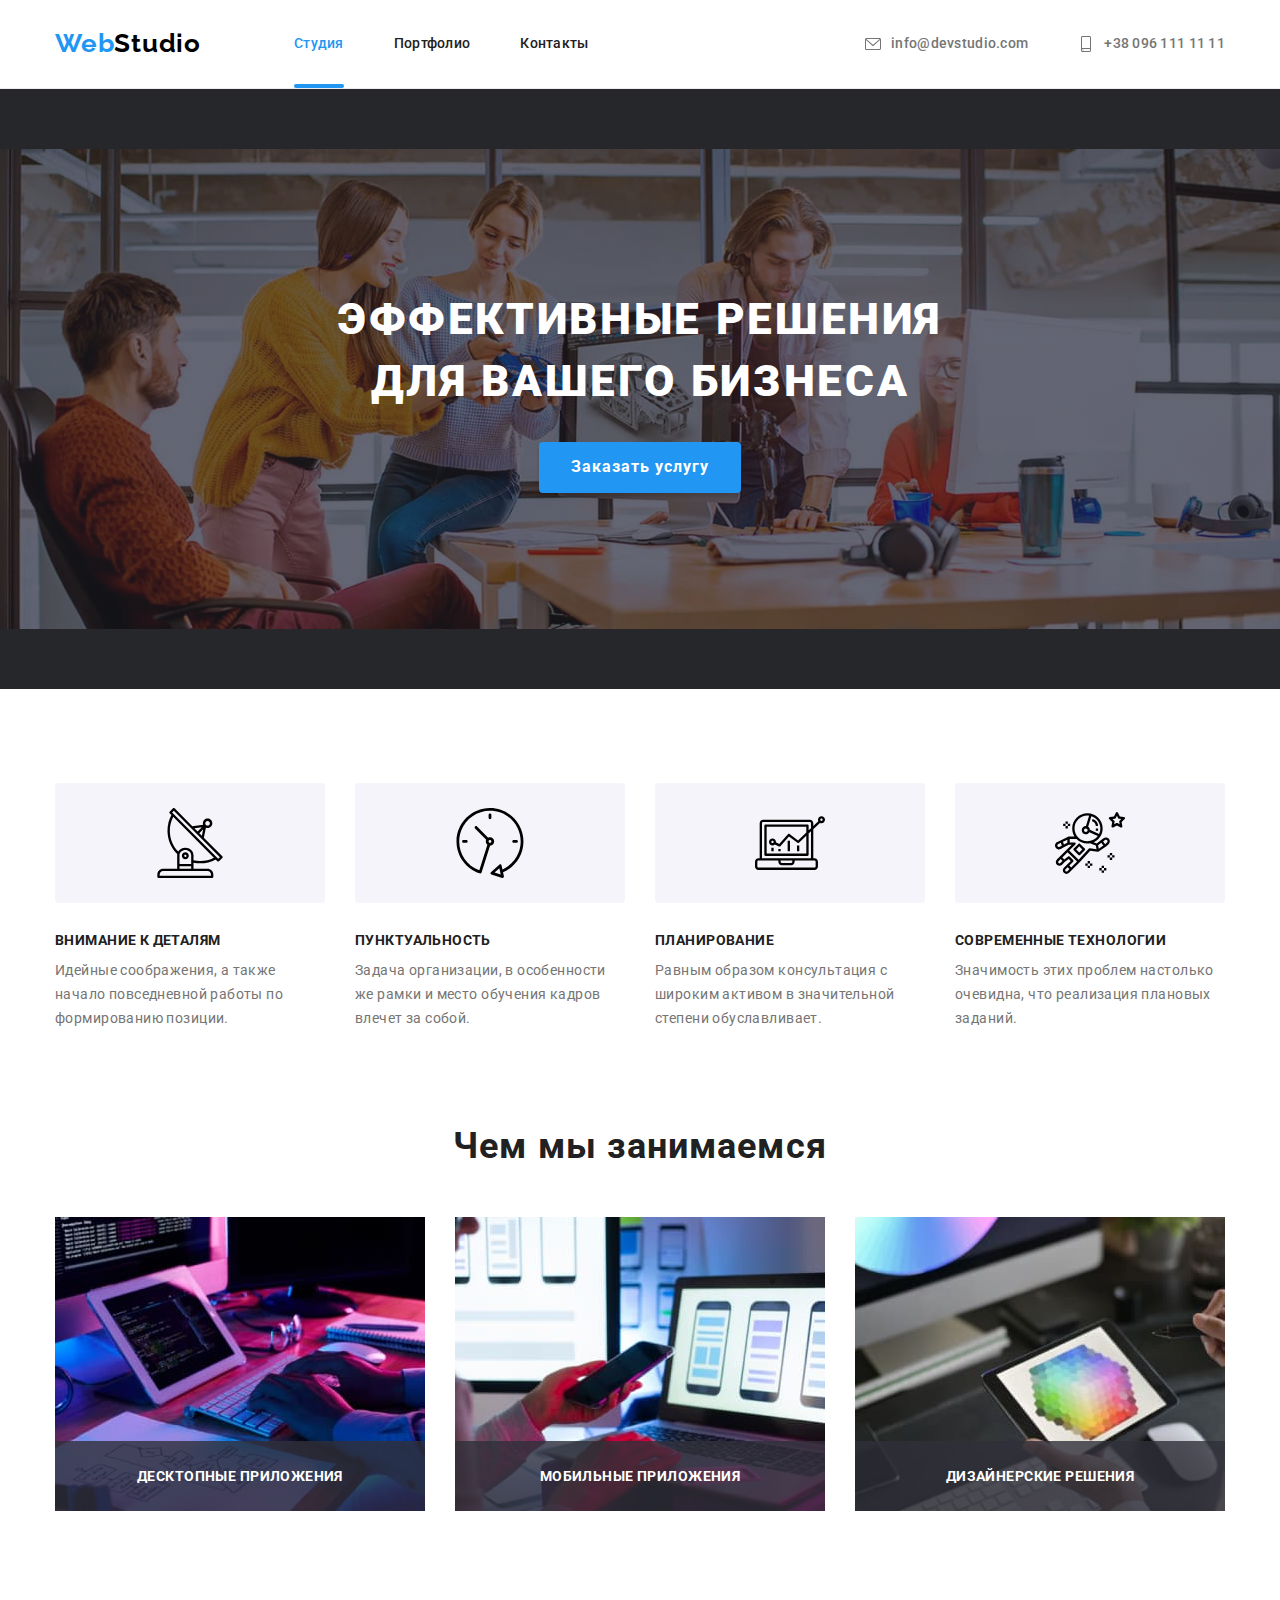
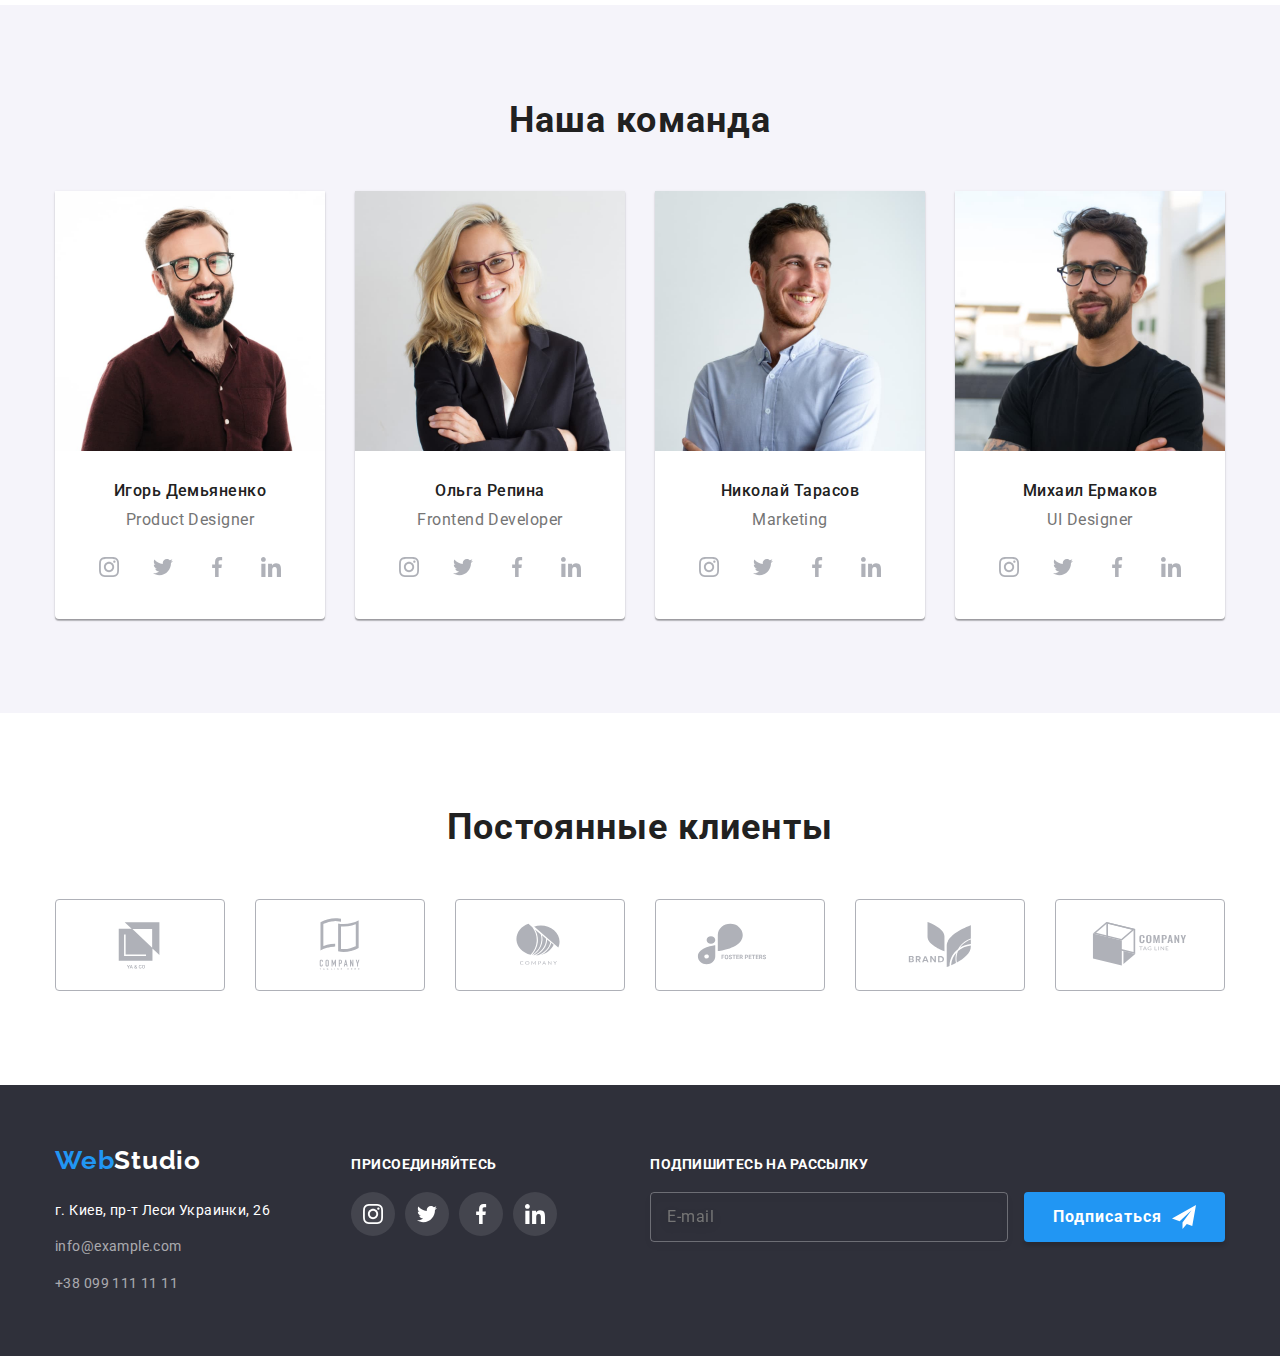
==== commit cfd90c29: "применил БЭМ на весь сайт" ====
--- a/index.html
+++ b/index.html
@@ -22,22 +22,21 @@
     <header class="header">
         <div class="container">
             <div class="header-nav">
-                <nav class="navigation">
-                    <a class="header-logo link" href="./index.html"><span class="header-logo-decor">Web</span>Studio</a>
-                    <ul class="menu-list lists">
-                        <li class="nav-menu-item"><a class="menu-item active-page1 link" href="./index.html">Студия</a>
-                        </li>
-                        <li class="nav-menu-item"><a class="menu-item link" href="./portfolio.html">Портфолио</a></li>
-                        <li class="nav-menu-item"><a class="menu-item link" href="">Контакты</a></li>
+                <nav class="header-nav__navigation">
+                    <a class="header-nav__logo link" href="./index.html"><span class="header-nav__logo-decor">Web</span>Studio</a>
+                    <ul class="header-nav__list">
+                        <li class="header-nav__item"><a class="header-nav__link active-page1 link" href="./index.html">Студия</a></li>
+                        <li class="header-nav__item"><a class="header-nav__link link" href="./portfolio.html">Портфолио</a></li>
+                        <li class="header-nav__item"><a class="header-nav__link link" href="">Контакты</a></li>
                     </ul>
                 </nav>
-                <ul class="lists">
-                    <li class="nav-email"><a class="email-nav link" href="mailto:info@devstudio.com">
-                            <svg class="email-icon">
+                <ul class="header-nav__list">
+                    <li class="header-nav__email"><a class="header-nav__email-link link" href="mailto:info@devstudio.com">
+                            <svg class="header-nav__email-icon">
                                 <use href="./images/icons.svg#icon-email"></use>
                             </svg>info@devstudio.com</a></li>
-                    <li class="nav-tel"><a class="tel-nav link" href="tel:+380961111111">
-                            <svg class="phone-icon">
+                    <li class="header-nav__tel"><a class="header-nav__tel-link link" href="tel:+380961111111">
+                            <svg class="header-nav__tel-icon">
                                 <use href="./images/icons.svg#icon-phone"></use>
                             </svg>+38 096 111 11 11</a></li>
                 </ul>
@@ -53,75 +52,75 @@
 
         <section class="hero">
             <div class="container">
-                <h1 class="hero-title">
+                <h1 class="hero__title">
                     Эффективные решения для вашего бизнеса
                 </h1>
-                <button class="hero-button" type="button" data-modal-open>Заказать услугу</button>
+                <button class="hero__button" type="button" data-modal-open>Заказать услугу</button>
             </div>
         </section>
         <section class="modal-section">
             <!--Модальное окно-->
             <div class="backdrop is-hidden" data-modal>
-                <div class="modal">
-                    <button class="btn-modal" data-modal-close>
-                        <svg class="icon-close">
+                <div class="backdrop__modal">
+                    <button class="backdrop__modal-btn" data-modal-close>
+                        <svg class="backdrop__modal-icon--close">
                             <use href="./images/icons.svg#icon-close"></use>
                         </svg>
                     </button>
                     <!--ФОРМЫ ДЛЯ МОДАЛЬНОГО ОКНА-->
-                    <form class="contact-form">
-                        <p class="title-form">Оставьте свои данные, мы вам перезвоним</p>
-
-                        <div class="group-forms">
-                            <label class="form-field">
-                                <span class="name-form">Имя</span>
-                                <span class="icon-position">
-                                    <input class="form-input" type="text" name="user-name" autofocus>
-                                    <svg class="icon-person">
+                    <form class="backdrop__modal-form">
+                        <p class="backdrop__modal-form-title">Оставьте свои данные, мы вам перезвоним</p>
+
+                        <div class="backdrop__modal-form-group">
+                            <label class="backdrop__modal-form-field">
+                                <span class="backdrop__modal-form-name">Имя</span>
+                                <span class="backdrop__modal-form-input-icon">
+                                    <input class="backdrop__modal-form-input" type="text" name="user-name" autofocus>
+                                    <svg class="backdrop__modal-form-icon">
                                         <use href="./images/icons.svg#icon-person"></use>
                                     </svg>
                                 </span>
                             </label>
 
-                            <label class="form-field">
-                                <span class="name-form">Телефон</span>
-                                <span class="icon-position">
-                                    <input class="form-input" type="text" name="user-tel">
-                                    <svg class="icon-person">
+                            <label class="backdrop__modal-form-field">
+                                <span class="backdrop__modal-form-name">Телефон</span>
+                                <span class="backdrop__modal-form-input-icon">
+                                    <input class="backdrop__modal-form-input" type="text" name="user-tel">
+                                    <svg class="backdrop__modal-form-icon">
                                         <use href="./images/icons.svg#icon-phone-form"></use>
                                     </svg>
                                 </span>
                             </label>
 
-                            <label class="form-field">
-                                <span class="name-form">Почта</span>
-                                <span class="icon-position">
-                                    <input class="form-input" type="text" name="user-email">
-                                    <svg class="icon-person">
+                            <label class="backdrop__modal-form-field">
+                                <span class="backdrop__modal-form-name">Почта</span>
+                                <span class="backdrop__modal-form-input-icon">
+                                    <input class="backdrop__modal-form-input" type="text" name="user-email">
+                                    <svg class="backdrop__modal-form-icon">
                                         <use href="./images/icons.svg#icon-email-form"></use>
                                     </svg>
                                 </span>
                             </label>
 
-                            <label class="form-field">
-                                <span class="name-form">Комментарий</span>
-                                <textarea class="feedback" name="feedback" cols="30" rows="10"
+                            <label class="backdrop__modal-form-field">
+                                <span class="backdrop__modal-form-name">Комментарий</span>
+                                <textarea class="backdrop__modal-form-textarea" name="feedback" cols="30" rows="10"
                                     placeholder="Введите текст"></textarea>
                             </label>
                         </div>
 
-                        <label class="agreement">
-                            <input class="agree-btn" type="checkbox" name="user-agreement">
-                            <span class="icon-border">
-                                <svg class="icon-check-active">
+                        <label class="backdrop__modal-form-agreement">
+                            <input class="backdrop__modal-form-agreement-checkbox" type="checkbox" name="user-agreement">
+                            <span class="backdrop__modal-form-agreement-icon-span">
+                                <svg class="backdrop__modal-form-agreement-icon">
                                     <use href="./images/icons.svg#icon-icon-check1"></use>
                                 </svg>
                             </span>
-                            <span class="discr-agreement">Соглашаюсь с рассылкой и принимаю
-                                <a class="terms-agreement" href="">Условия договора</a>
+                            <span class="backdrop__modal-form-agreement-discr">Соглашаюсь с рассылкой и принимаю
+                                <a class="backdrop__modal-form-agreement-terms" href="">Условия договора</a>
                             </span>
                         </label>
-                        <button class="submit-btn" type="submit">Отправить</button>
+                        <button class="backdrop__modal-form-submit-btn" type="submit">Отправить</button>
                     </form>
                 </div>
             </div>
@@ -132,50 +131,50 @@
         <section class="section">
             <div class="container">
                 <h2 class="visually-hidden">Наши преимущества</h2>
-                <ul class="list-advantages lists">
-                    <li class="item-advantages">
-                        <div class="antenna-svg">
-                            <svg class="icon-antenna">
+                <ul class="advantages__list lists">
+                    <li class="advantages__item">
+                        <div class="advantages__svg">
+                            <svg class="advantages__svg-icon">
                                 <use href="./images/icons.svg#icon-antenna"></use>
                             </svg>
                         </div>
-                        <h3 class="title-advantages">Внимание к деталям</h3>
-                        <p class="content-advantages">Идейные соображения, а также начало повседневной работы по
+                        <h3 class="advantages__title">Внимание к деталям</h3>
+                        <p class="advantages__content">Идейные соображения, а также начало повседневной работы по
                             формированию позиции.</p>
                     </li>
 
-                    <li class="item-advantages">
-                        <div class="clock-svg">
-                            <svg class="icon-clock">
+                    <li class="advantages__item">
+                        <div class="advantages__svg">
+                            <svg class="advantages__svg-icon">
                                 <use href="./images/icons.svg#icon-clock"></use>
                             </svg>
                         </div>
-                        <h3 class="title-advantages">Пунктуальность</h3>
-                        <p class="content-advantages">Задача организации, в особенности же рамки и место обучения
+                        <h3 class="advantages__title">Пунктуальность</h3>
+                        <p class="advantages__content">Задача организации, в особенности же рамки и место обучения
                             кадров
                             влечет за собой.</p>
                     </li>
 
-                    <li class="item-advantages">
-                        <div class="diagram-svg">
-                            <svg class="icon-diagram">
+                    <li class="advantages__item">
+                        <div class="advantages__svg">
+                            <svg class="advantages__svg-icon">
                                 <use href="./images/icons.svg#icon-diagram"></use>
                             </svg>
                         </div>
-                        <h3 class="title-advantages">Планирование</h3>
-                        <p class="content-advantages">Равным образом консультация с широким активом в значительной
+                        <h3 class="advantages__title">Планирование</h3>
+                        <p class="advantages__content">Равным образом консультация с широким активом в значительной
                             степени
                             обуславливает.</p>
                     </li>
 
-                    <li class="item-advantages">
-                        <div class="astronaut-svg">
-                            <svg class="icon-astronaut">
+                    <li class="advantages__item">
+                        <div class="advantages__svg">
+                            <svg class="advantages__svg-icon">
                                 <use href="./images/icons.svg#icon-astronaut"></use>
                             </svg>
                         </div>
-                        <h3 class="title-advantages">Современные технологии</h3>
-                        <p class="content-advantages">Значимость этих проблем настолько очевидна, что реализация
+                        <h3 class="advantages__title">Современные технологии</h3>
+                        <p class="advantages__content">Значимость этих проблем настолько очевидна, что реализация
                             плановых
                             заданий.</p>
                     </li>
@@ -188,18 +187,18 @@
         <section class="services section">
             <div class="container">
                 <h2 class="title-services">Чем мы занимаемся</h2>
-                <ul class="services-list lists">
-                    <li class="services-item">
+                <ul class="services__list lists">
+                    <li class="services__item">
                         <img src="./images/service1.jpg" alt="Пишем код" width="370">
-                        <p class="disr-services">Десктопные приложения</p>
-                    </li>
-                    <li class="services-item">
+                        <p class="services__disr">Десктопные приложения</p>
+                    </li>
+                    <li class="services__item">
                         <img src="./images/service2.jpg" alt="Делаем дизайн" width="370">
-                        <p class="disr-services">Мобильные приложения</p>
-                    </li>
-                    <li class="services-item">
+                        <p class="services__disr">Мобильные приложения</p>
+                    </li>
+                    <li class="services__item">
                         <img src="./images/service3.jpg" alt="Точный подбор цветовой гаммы" width="370">
-                        <p class="disr-services">Дизайнерские решения</p>
+                        <p class="services__disr">Дизайнерские решения</p>
                     </li>
                 </ul>
             </div>
@@ -209,38 +208,38 @@
         <section class="team section">
             <div class="container">
                 <h2 class="team-title">Наша команда</h2>
-                <ul class="team-list lists">
-
-                    <li class="team-item">
-                        <img class="img team-image" src="./images/team1.jpg" alt="Игорь Демьяненко" width="270">
-                        <div class="name-position">
-                            <h3 class="team-name">Игорь Демьяненко</h3>
-                            <p class="team-position">Product Designer</p>
-                            <ul class="team-social-icons">
-                                <li class="team-social-icon-link link">
-                                    <a href="https://www.instagram.com/" class="icon-bg" target="_blank">
-                                        <svg class="icon-social">
+                <ul class="team__list lists">
+
+                    <li class="team__item">
+                        <img class="team__image img" src="./images/team1.jpg" alt="Игорь Демьяненко" width="270">
+                        <div class="team__name-position">
+                            <h3 class="team__name">Игорь Демьяненко</h3>
+                            <p class="team__position">Product Designer</p>
+                            <ul class="team-social-icons__list">
+                                <li class="team-social-icon__link-svg link">
+                                    <a href="https://www.instagram.com/" class="team-social-icon__link" target="_blank">
+                                        <svg class="team-social__icon">
                                             <use href="./images/icons.svg#icon-instagram"></use>
                                         </svg>
                                     </a>
                                 </li>
-                                <li class="team-social-icon-link link">
-                                    <a href="https://twitter.com/?lang=ru" class="icon-bg" target="_blank">
-                                        <svg class="icon-social">
+                                <li class="team-social-icon__link-svg link">
+                                    <a href="https://twitter.com/?lang=ru" class="team-social-icon__link" target="_blank">
+                                        <svg class="team-social__icon">
                                             <use href="./images/icons.svg#icon-twitter"></use>
                                         </svg>
                                     </a>
                                 </li>
-                                <li class="team-social-icon-link link">
-                                    <a href="https://www.facebook.com/" class="icon-bg" target="_blank">
-                                        <svg class="icon-social">
+                                <li class="team-social-icon__link-svg link">
+                                    <a href="https://www.facebook.com/" class="team-social-icon__link" target="_blank">
+                                        <svg class="team-social__icon">
                                             <use href="./images/icons.svg#icon-facebook"></use>
                                         </svg>
                                     </a>
                                 </li>
-                                <li class="team-social-icon-link link">
-                                    <a href="https://www.linkedin.com/" class="icon-bg" target="_blank">
-                                        <svg class="icon-social">
+                                <li class="team-social-icon__link-svg link">
+                                    <a href="https://www.linkedin.com/" class="team-social-icon__link" target="_blank">
+                                        <svg class="team-social__icon">
                                             <use href="./images/icons.svg#icon-linkedin"></use>
                                         </svg>
                                     </a>
@@ -250,36 +249,36 @@
 
                     </li>
 
-                    <li class="team-item">
-                        <img class="img team-image" src="./images/team2.jpg" alt="Ольга Репина" width="270">
-                        <div class="name-position">
-                            <h3 class="team-name">Ольга Репина</h3>
-                            <p class="team-position">Frontend Developer</p>
-                            <ul class="team-social-icons">
-                                <li class="team-social-icon-link link">
-                                    <a href="https://www.instagram.com/" class="icon-bg" target="_blank">
-                                        <svg class="icon-social">
+                    <li class="team__item">
+                        <img class="team__image img" src="./images/team2.jpg" alt="Ольга Репина" width="270">
+                        <div class="team__name-position">
+                            <h3 class="team__name">Ольга Репина</h3>
+                            <p class="team__position">Frontend Developer</p>
+                            <ul class="team-social-icons__list">
+                                <li class="team-social-icon__link-svg link">
+                                    <a href="https://www.instagram.com/" class="team-social-icon__link" target="_blank">
+                                        <svg class="team-social__icon">
                                             <use href="./images/icons.svg#icon-instagram"></use>
                                         </svg>
                                     </a>
                                 </li>
-                                <li class="team-social-icon-link link">
-                                    <a href="https://twitter.com/?lang=ru" class="icon-bg" target="_blank">
-                                        <svg class="icon-social">
+                                <li class="team-social-icon__link-svg link">
+                                    <a href="https://twitter.com/?lang=ru" class="team-social-icon__link" target="_blank">
+                                        <svg class="team-social__icon">
                                             <use href="./images/icons.svg#icon-twitter"></use>
                                         </svg>
                                     </a>
                                 </li>
-                                <li class="team-social-icon-link link">
-                                    <a href="https://www.facebook.com/" class="icon-bg" target="_blank">
-                                        <svg class="icon-social">
+                                <li class="team-social-icon__link-svg link">
+                                    <a href="https://www.facebook.com/" class="team-social-icon__link" target="_blank">
+                                        <svg class="team-social__icon">
                                             <use href="./images/icons.svg#icon-facebook"></use>
                                         </svg>
                                     </a>
                                 </li>
-                                <li class="team-social-icon-link link">
-                                    <a href="https://www.linkedin.com/" class="icon-bg" target="_blank">
-                                        <svg class="icon-social">
+                                <li class="team-social-icon__link-svg link">
+                                    <a href="https://www.linkedin.com/" class="team-social-icon__link" target="_blank">
+                                        <svg class="team-social__icon">
                                             <use href="./images/icons.svg#icon-linkedin"></use>
                                         </svg>
                                     </a>
@@ -289,36 +288,36 @@
 
                     </li>
 
-                    <li class="team-item">
-                        <img class="img team-image" src="./images/team3.jpg" alt="Николай Тарасов" width="270">
-                        <div class="name-position">
-                            <h3 class="team-name">Николай Тарасов</h3>
-                            <p class="team-position">Marketing</p>
-                            <ul class="team-social-icons">
-                                <li class="team-social-icon-link link">
-                                    <a href="https://www.instagram.com/" class="icon-bg" target="_blank">
-                                        <svg class="icon-social">
+                    <li class="team__item">
+                        <img class="team__image img" src="./images/team3.jpg" alt="Николай Тарасов" width="270">
+                        <div class="team__name-position">
+                            <h3 class="team__name">Николай Тарасов</h3>
+                            <p class="team__position">Marketing</p>
+                            <ul class="team-social-icons__list">
+                                <li class="team-social-icon__link-svg link">
+                                    <a href="https://www.instagram.com/" class="team-social-icon__link" target="_blank">
+                                        <svg class="team-social__icon">
                                             <use href="./images/icons.svg#icon-instagram"></use>
                                         </svg>
                                     </a>
                                 </li>
-                                <li class="team-social-icon-link link">
-                                    <a href="https://twitter.com/?lang=ru" class="icon-bg" target="_blank">
-                                        <svg class="icon-social">
+                                <li class="team-social-icon__link-svg link">
+                                    <a href="https://twitter.com/?lang=ru" class="team-social-icon__link" target="_blank">
+                                        <svg class="team-social__icon">
                                             <use href="./images/icons.svg#icon-twitter"></use>
                                         </svg>
                                     </a>
                                 </li>
-                                <li class="team-social-icon-link link">
-                                    <a href="https://www.facebook.com/" class="icon-bg" target="_blank">
-                                        <svg class="icon-social">
+                                <li class="team-social-icon__link-svg link">
+                                    <a href="https://www.facebook.com/" class="team-social-icon__link" target="_blank">
+                                        <svg class="team-social__icon">
                                             <use href="./images/icons.svg#icon-facebook"></use>
                                         </svg>
                                     </a>
                                 </li>
-                                <li class="team-social-icon-link link">
-                                    <a href="https://www.linkedin.com/" class="icon-bg" target="_blank">
-                                        <svg class="icon-social">
+                                <li class="team-social-icon__link-svg link">
+                                    <a href="https://www.linkedin.com/" class="team-social-icon__link" target="_blank">
+                                        <svg class="team-social__icon">
                                             <use href="./images/icons.svg#icon-linkedin"></use>
                                         </svg>
                                     </a>
@@ -328,36 +327,36 @@
 
                     </li>
 
-                    <li class="team-item">
-                        <img class="img team-image" src="./images/team4.jpg" alt="Михаил Ермаков" width="270">
-                        <div class="name-position">
-                            <h3 class="team-name">Михаил Ермаков</h3>
-                            <p class="team-position">UI Designer</p>
-                            <ul class="team-social-icons">
-                                <li class="team-social-icon-link link">
-                                    <a href="https://www.instagram.com/" class="icon-bg" target="_blank">
-                                        <svg class="icon-social">
+                    <li class="team__item">
+                        <img class="team__image img" src="./images/team4.jpg" alt="Михаил Ермаков" width="270">
+                        <div class="team__name-position">
+                            <h3 class="team__name">Михаил Ермаков</h3>
+                            <p class="team__position">UI Designer</p>
+                            <ul class="team-social-icons__list">
+                                <li class="team-social-icon__link-svg link">
+                                    <a href="https://www.instagram.com/" class="team-social-icon__link" target="_blank">
+                                        <svg class="team-social__icon">
                                             <use href="./images/icons.svg#icon-instagram"></use>
                                         </svg>
                                     </a>
                                 </li>
-                                <li class="team-social-icon-link link">
-                                    <a href="https://twitter.com/?lang=ru" class="icon-bg" target="_blank">
-                                        <svg class="icon-social">
+                                <li class="team-social-icon__link-svg link">
+                                    <a href="https://twitter.com/?lang=ru" class="team-social-icon__link" target="_blank">
+                                        <svg class="team-social__icon">
                                             <use href="./images/icons.svg#icon-twitter"></use>
                                         </svg>
                                     </a>
                                 </li>
-                                <li class="team-social-icon-link link">
-                                    <a href="https://www.facebook.com/" class="icon-bg" target="_blank">
-                                        <svg class="icon-social">
+                                <li class="team-social-icon__link-svg link">
+                                    <a href="https://www.facebook.com/" class="team-social-icon__link" target="_blank">
+                                        <svg class="team-social__icon">
                                             <use href="./images/icons.svg#icon-facebook"></use>
                                         </svg>
                                     </a>
                                 </li>
-                                <li class="team-social-icon-link link">
-                                    <a href="https://www.linkedin.com/" class="icon-bg" target="_blank">
-                                        <svg class="icon-social">
+                                <li class="team-social-icon__link-svg link">
+                                    <a href="https://www.linkedin.com/" class="team-social-icon__link" target="_blank">
+                                        <svg class="team-social__icon">
                                             <use href="./images/icons.svg#icon-linkedin"></use>
                                         </svg>
                                     </a>
@@ -372,46 +371,46 @@
 
         <section class="section">
             <div class="container">
-                <h2 class="clients-title">Постоянные клиенты</h2>
-                <ul class="clients-list lists">
-                    <li class="clients-item">
-                        <a href="" class="clients-link link">
-                            <svg class="clients-icon">
+                <h2 class="clients__title">Постоянные клиенты</h2>
+                <ul class="clients__list lists">
+                    <li class="clients__item">
+                        <a href="" class="clients__link link">
+                            <svg class="clients__icon">
                                 <use href="./images/icons.svg#icon-Logo-client1"></use>
                             </svg>
                         </a>
                     </li>
-                    <li class="clients-item">
-                        <a href="" class="clients-link link">
-                            <svg class="clients-icon">
+                    <li class="clients__item">
+                        <a href="" class="clients__link link">
+                            <svg class="clients__icon">
                                 <use href="./images/icons.svg#icon-Logo-client2"></use>
                             </svg>
                         </a>
                     </li>
-                    <li class="clients-item">
-                        <a href="" class="clients-link link">
-                            <svg class="clients-icon">
+                    <li class="clients__item">
+                        <a href="" class="clients__link link">
+                            <svg class="clients__icon">
                                 <use href="./images/icons.svg#icon-Logo-client3"></use>
                             </svg>
                         </a>
                     </li>
-                    <li class="clients-item">
-                        <a href="" class="clients-link link">
-                            <svg class="clients-icon">
+                    <li class="clients__item">
+                        <a href="" class="clients__link link">
+                            <svg class="clients__icon">
                                 <use href="./images/icons.svg#icon-Logo-client4"></use>
                             </svg>
                         </a>
                     </li>
-                    <li class="clients-item">
-                        <a href="" class="clients-link link">
-                            <svg class="clients-icon">
+                    <li class="clients__item">
+                        <a href="" class="clients__link link">
+                            <svg class="clients__icon">
                                 <use href="./images/icons.svg#icon-Logo-client5"></use>
                             </svg>
                         </a>
                     </li>
-                    <li class="clients-item">
-                        <a href="" class="clients-link link">
-                            <svg class="clients-icon">
+                    <li class="clients__item">
+                        <a href="" class="clients__link link">
+                            <svg class="clients__icon">
                                 <use href="./images/icons.svg#icon-Logo-client6"></use>
                             </svg>
                         </a>
@@ -424,19 +423,21 @@
     <!--Подвал сайта-->
 
     <footer class="footer">
-        <div class="container footer-content-container">
-            <div class="footer-content">
-                <a class="footer-logo link" href="./index.html"><span class="footer-logo-decor">Web</span><span
-                        class="footer-logo-decor-studio">Studio</span></a>
+        <div class="container footer__content-container">
+            <div class="footer__content">
+                <a class="footer__content-logo-link link" href="./index.html"><span class="footer__content-logo-decor">Web</span>Studio</a>
                 <address>
-                    <ul class="lists">
-                        <li class="address-list-item"><a class="address link"
+                    <ul class="footer__address-list lists">
+                        <li class="footer__address-item">
+                            <a class="footer__address-link link"
                                 href="https://www.google.com.ua/maps/place/%D0%B1%D1%83%D0%BB.+%D0%9B%D0%B5%D1%81%D0%B8+%D0%A3%D0%BA%D1%80%D0%B0%D0%B8%D0%BD%D0%BA%D0%B8,+26,+%D0%9A%D0%B8%D0%B5%D0%B2,+02000/@50.4265841,30.5361971,17z/data=!3m1!4b1!4m5!3m4!1s0x40d4cf0e033ecbe9:0x57a4dffefec77da0!8m2!3d50.4265807!4d30.5383858?hl=ru"
                                 target="_blank">г.
                                 Киев, пр-т Леси Украинки, 26</a></li>
-                        <li class="address-list-item"><a class="email-footer link"
+                        <li class="footer__address-item">
+                            <a class="footer__address-link-email link"
                                 href="mailto:info@example.com">info@example.com</a></li>
-                        <li class="address-list-item"><a class="tel-footer link" href="tel:+380991111111">+38 099 111 11
+                        <li class="footer__address-item">
+                            <a class="footer__address-link-tel link" href="tel:+380991111111">+38 099 111 11
                                 11</a></li>
                     </ul>
                 </address>
@@ -444,33 +445,33 @@
 
             <!--Социальные иконки-->
 
-            <div class="footer-socials">
-                <p class="footer-social-title">присоединяйтесь</p>
-                <ul class="footer-social-icons">
-                    <li class="footer-social-icon-link link">
-                        <a href="https://www.instagram.com/" class="footer-icon-bg" target="_blank">
-                            <svg class="footer-icon-social">
+            <div class="footer__socials">
+                <p class="footer__socials-title">присоединяйтесь</p>
+                <ul class="footer__socials-icons-list">
+                    <li class="footer__socials-icon-link link">
+                        <a href="https://www.instagram.com/" class="footer__socials-link" target="_blank">
+                            <svg class="footer__socials-icon">
                                 <use href="./images/icons.svg#icon-instagram"></use>
                             </svg>
                         </a>
                     </li>
-                    <li class="footer-social-icon-link link">
-                        <a href="https://twitter.com/?lang=ru" class="footer-icon-bg" target="_blank">
-                            <svg class="footer-icon-social">
+                    <li class="footer__socials-icon-link link">
+                        <a href="https://twitter.com/?lang=ru" class="footer__socials-link" target="_blank">
+                            <svg class="footer__socials-icon">
                                 <use href="./images/icons.svg#icon-twitter"></use>
                             </svg>
                         </a>
                     </li>
-                    <li class="footer-social-icon-link link">
-                        <a href="https://www.facebook.com/" class="footer-icon-bg" target="_blank">
-                            <svg class="footer-icon-social">
+                    <li class="footer__socials-icon-link link">
+                        <a href="https://www.facebook.com/" class="footer__socials-link" target="_blank">
+                            <svg class="footer__socials-icon">
                                 <use href="./images/icons.svg#icon-facebook"></use>
                             </svg>
                         </a>
                     </li>
-                    <li class="footer-social-icon-link link">
-                        <a href="https://www.linkedin.com/" class="footer-icon-bg" target="_blank">
-                            <svg class="footer-icon-social">
+                    <li class="footer__socials-icon-link link">
+                        <a href="https://www.linkedin.com/" class="footer__socials-link" target="_blank">
+                            <svg class="footer__socials-icon">
                                 <use href="./images/icons.svg#icon-linkedin"></use>
                             </svg>
                         </a>
@@ -480,12 +481,12 @@
 
             <!--Форма подписки-->
 
-            <form class="subscribe-footer">
-                <p class="discr-subscribe">Подпишитесь на рассылку</p>
-                <input class="subscribe-input" type="text" name="subscribe" placeholder="E-mail">
-                <button class="subscribe-btn" type="submit">
+            <form class="footer__subscribe">
+                <p class="footer__subscribe-discr">Подпишитесь на рассылку</p>
+                <input class="footer__subscribe-input" type="text" name="subscribe" placeholder="E-mail">
+                <button class="footer__subscribe-btn" type="submit">
                     Подписаться
-                    <svg class="subscribe-icon">
+                    <svg class="footer__subscribe-icon">
                         <use href="./images/icons.svg#icon-plane"></use>
                     </svg>
                 </button>
--- a/css/main.min.css
+++ b/css/main.min.css
@@ -1 +1 @@
-/*! modern-normalize v1.1.0 | MIT License | https://github.com/sindresorhus/modern-normalize */*,::before,::after{-webkit-box-sizing:border-box;box-sizing:border-box}html{line-height:1.15;-webkit-text-size-adjust:100%;-moz-tab-size:4;-o-tab-size:4;tab-size:4}body{margin:0;font-family:system-ui,-apple-system,"Segoe UI",Roboto,Helvetica,Arial,sans-serif,"Apple Color Emoji","Segoe UI Emoji"}hr{height:0;color:inherit}abbr[title]{-webkit-text-decoration:underline dotted;text-decoration:underline dotted}b,strong{font-weight:bolder}code,kbd,samp,pre{font-family:ui-monospace,SFMono-Regular,Consolas,"Liberation Mono",Menlo,monospace;font-size:1em}small{font-size:80%}sub,sup{font-size:75%;line-height:0;position:relative;vertical-align:baseline}sub{bottom:-0.25em}sup{top:-0.5em}table{text-indent:0;border-color:inherit}button,input,optgroup,select,textarea{font-family:inherit;font-size:100%;line-height:1.15;margin:0}button,select{text-transform:none}button,[type=button],[type=reset],[type=submit]{-webkit-appearance:button}::-moz-focus-inner{border-style:none;padding:0}:-moz-focusring{outline:1px dotted ButtonText}:-moz-ui-invalid{box-shadow:none}legend{padding:0}progress{vertical-align:baseline}::-webkit-inner-spin-button,::-webkit-outer-spin-button{height:auto}[type=search]{-webkit-appearance:textfield;outline-offset:-2px}::-webkit-search-decoration{-webkit-appearance:none}::-webkit-file-upload-button{-webkit-appearance:button;font:inherit}summary{display:list-item}body{background-color:red}/*# sourceMappingURL=main.min.css.map */+/*! modern-normalize v1.1.0 | MIT License | https://github.com/sindresorhus/modern-normalize */*,::before,::after{-webkit-box-sizing:border-box;box-sizing:border-box}html{line-height:1.15;-webkit-text-size-adjust:100%;-moz-tab-size:4;-o-tab-size:4;tab-size:4}body{margin:0;font-family:system-ui,-apple-system,"Segoe UI",Roboto,Helvetica,Arial,sans-serif,"Apple Color Emoji","Segoe UI Emoji"}hr{height:0;color:inherit}abbr[title]{-webkit-text-decoration:underline dotted;text-decoration:underline dotted}b,strong{font-weight:bolder}code,kbd,samp,pre{font-family:ui-monospace,SFMono-Regular,Consolas,"Liberation Mono",Menlo,monospace;font-size:1em}small{font-size:80%}sub,sup{font-size:75%;line-height:0;position:relative;vertical-align:baseline}sub{bottom:-0.25em}sup{top:-0.5em}table{text-indent:0;border-color:inherit}button,input,optgroup,select,textarea{font-family:inherit;font-size:100%;line-height:1.15;margin:0}button,select{text-transform:none}button,[type=button],[type=reset],[type=submit]{-webkit-appearance:button}::-moz-focus-inner{border-style:none;padding:0}:-moz-focusring{outline:1px dotted ButtonText}:-moz-ui-invalid{box-shadow:none}legend{padding:0}progress{vertical-align:baseline}::-webkit-inner-spin-button,::-webkit-outer-spin-button{height:auto}[type=search]{-webkit-appearance:textfield;outline-offset:-2px}::-webkit-search-decoration{-webkit-appearance:none}::-webkit-file-upload-button{-webkit-appearance:button;font:inherit}summary{display:list-item}/*# sourceMappingURL=main.min.css.map */--- a/css/styles.css
+++ b/css/styles.css
@@ -7,23 +7,23 @@
     --logo-color: #000000;
     --logo-decor-color: #2196F3;
     /*-----Цвета для ссылок-----*/
-    --menu-item-hover-focus-color: #2196F3;
-    --email-tel-nav-color: #757575;
-    --email-tel-nav-hover-focus-color: #2196F3;
+    --header-nav__link-hover-focus-color: #2196F3;
+    --email-header-nav__tel-link-color: #757575;
+    --email-header-nav__tel-link-hover-focus-color: #2196F3;
     --email-tel-footer-color: #ffffff;
     /*-----index.html. Section Hero-----*/
-    --hero-title-color: #ffffff;
-    --hero-button-bg-color: #2196F3;
-    --hero-button-text-color: #FFFFFF;
+    --hero__title-color: #ffffff;
+    --hero__button-bg-color: #2196F3;
+    --hero__button-text-color: #FFFFFF;
     /*-----index.html. Section Advantages-----*/
-    --title-advantages-color: #212121;
-    --content-advantages-color: #757575;
+    --advantages__title-color: #212121;
+    --advantages__content-color: #757575;
     /*-----index.html. Section Services-----*/
     --title-services-color: #212121;
     /*-----index.html. Section Team-----*/
     --team-title-color: #212121;
-    --team-name-color: #212121;
-    --team-position-color: #757575;
+    --team__name-color: #212121;
+    --team__position-color: #757575;
     /*-----portfolio.html. Section Filter-----*/
     --filter-btn-color: #212121;
     --filter-btn-bg-color: #F5F4FA;
@@ -100,7 +100,7 @@
     border-bottom: 1px solid #ECECEC;
 }
 
-.header-logo {
+.header-nav__logo {
     font-family: 'Raleway', sans-serif;
     font-weight: 700;
     font-size: 26px;
@@ -109,7 +109,7 @@
     color: var(--logo-color);
     margin-right: 93px;
 }
-.footer-logo {
+.footer__content-logo-link {
     font-family: 'Raleway', sans-serif;
     font-weight: 700;
     font-size: 26px;
@@ -118,13 +118,11 @@
     color: var(--logo-color);
 }
 
-.header-logo-decor,
-.footer-logo-decor {
+.header-nav__logo-decor,
+.footer__content-logo-decor {
     color: var(--logo-decor-color);
 }
-.footer-logo-decor-studio {
-    color: #FFFFFF;
-}
+
 /*----------Оформление ссылок. Шапка/Подвал сайта----------*/
 /*HEADER*/
 .header-nav {
@@ -133,22 +131,23 @@
     align-items: center;
 }
 
-.navigation {
+.header-nav__navigation {
     display: flex;
     align-items: center;
 }
 
-.navigation > .menu-list {
-    display: flex;
-}
-
-.nav-menu-item {
+.header-nav__list {
+    display: flex;
+    list-style: none;
+}
+
+.header-nav__item {
     margin-right: 50px;
     position: relative;
 
 }
 
-.navigation .nav-menu-item:last-child {
+.header-nav__navigation .header-nav__item:last-child {
     margin-right: 0;
 }
 
@@ -156,11 +155,11 @@
     display: flex;
 }
 
-.nav-email {
+.header-nav__email {
     margin-right: 50px;
 }
 
-.menu-item {
+.header-nav__link {
     font-weight: 500;
     padding-top: 32px;
     padding-bottom: 32px;
@@ -168,14 +167,14 @@
     transition: color 250ms cubic-bezier(0.4, 0, 0.2, 1);
 
 }
-.menu-item:hover,
-.menu-item:focus {
-    color: var(--menu-item-hover-focus-color);
+.header-nav__link:hover,
+.header-nav__link:focus {
+    color: var(--header-nav__link-hover-focus-color);
     
 }
 
 .active-page1 {
-    color: var(--menu-item-hover-focus-color);
+    color: var(--header-nav__link-hover-focus-color);
 
 }
 /*ДОП класс для отметки активной страницы*/
@@ -195,7 +194,7 @@
 }
 
 .active-page2 {
-    color: var(--menu-item-hover-focus-color);
+    color: var(--header-nav__link-hover-focus-color);
 
 }
 
@@ -214,9 +213,9 @@
 }
 /*-------------------------------------------------------*/
 
-.email-nav,
-.tel-nav {
-    color: var(--email-tel-nav-color);
+.header-nav__email-link,
+.header-nav__tel-link {
+    color: var(--email-header-nav__tel-link-color);
     font-weight: 500;
     padding-top: 32px;
     padding-bottom: 32px;
@@ -225,21 +224,21 @@
     transition: color 250ms cubic-bezier(0.4, 0, 0.2, 1);
 }
 
-.email-nav:hover,
-.email-nav:focus,
-.tel-nav:hover,
-.tel-nav:focus {
-    color: var(--email-tel-nav-hover-focus-color);
-}
-
-.email-icon {
+.header-nav__email-link:hover,
+.header-nav__email-link:focus,
+.header-nav__tel-link:hover,
+.header-nav__tel-link:focus {
+    color: var(--email-header-nav__tel-link-hover-focus-color);
+}
+
+.header-nav__email-icon {
     width: 16px;
     height: 16px;
     fill: currentColor;
     margin-right: 10px;
 }
 
-.phone-icon {
+.header-nav__tel-icon {
     width: 16px;
     height: 16px;
     fill: currentColor;
@@ -247,34 +246,35 @@
 }
 
 /*FOOTER*/
-.footer-content {
+.footer__content {
     flex-grow: 1;
     margin-right: 70px;
 }
 
-.footer-content-container {
+.footer__content-container {
     display: flex;
     align-items: baseline;
 }
 
-.footer-logo {
+.footer__content-logo-link {
     display: block;
     margin-bottom: 20px;
-}
-.address {
+    color: #FFFFFF;
+}
+.footer__address-link {
     color: var(--email-tel-footer-color);
     letter-spacing: 0.03em;
     font-style: normal;
 }
-.address-list-item {
+.footer__address-item {
     margin-bottom: 9px;
 }
-.address-list-item:last-child {
+.footer__address-item:last-child {
     margin-bottom: 0;
     
 }
-.email-footer,
-.tel-footer {
+.footer__address-link-email,
+.footer__address-link-tel {
     color: rgba(255, 255, 255, 0.6);
     letter-spacing: 0.03em;
     font-style: normal;
@@ -288,11 +288,11 @@
 
 /*---Социальные иконки*/
 
-.footer-socials {
+.footer__socials {
     margin-right: 93px;
 }
 
-.footer-social-title {
+.footer__socials-title {
     font-weight: 700;
     font-size: 14px;
     line-height: 16px;
@@ -302,20 +302,20 @@
     margin-bottom: 20px;
 }
 
-.footer-social-icons {
+.footer__socials-icons-list {
     display: flex;
     justify-content: center;
 }
 
-.footer-social-icon-link {
+.footer__socials-icon-link {
     margin-right: 10px;
 }
 
-.footer-social-icon-link:last-child {
+.footer__socials-icon-link:last-child {
     margin-right: 0;
 }
 
-.footer-icon-bg {
+.footer__socials-link {
     width: 44px;
     height: 44px;
     border: none;
@@ -329,26 +329,26 @@
     transition: background-color 250ms cubic-bezier(0.4, 0, 0.2, 1);
 }
 
-.footer-icon-bg:hover,
-.footer-icon-bg:focus {
+.footer__socials-link:hover,
+.footer__socials-link:focus {
     background-color: #2196F3;
 }
 
-.footer-icon-social {
+.footer__socials-icon {
     fill: currentColor;
     width: 20px;
     height: 20px;
     transition: background-color 250ms cubic-bezier(0.4, 0, 0.2, 1);
 }
 
-.footer-icon-social:hover,
-.footer-icon-social:focus {
+.footer__socials-icon:hover,
+.footer__socials-icon:focus {
     background-color: #2196F3;
 }
 
 /*---Форма подписки---*/
 
-.discr-subscribe {
+.footer__subscribe-discr {
     display: flex;
     align-items: baseline;
     font-weight: 700;
@@ -362,7 +362,7 @@
     margin-bottom: 20px;
 }
 
-.subscribe-input {
+.footer__subscribe-input {
     width: 358px;
     height: 50px;
     background-color: inherit;
@@ -384,7 +384,7 @@
 
 }
 
-.subscribe-btn {
+.footer__subscribe-btn {
     display: inline-flex;
     align-items: center;
     padding-top: 10px;
@@ -408,7 +408,7 @@
     cursor: pointer;
 }
 
-.subscribe-icon {
+.footer__subscribe-icon {
     margin-left: 10px;
     width: 24px;
     height: 24px;
@@ -432,38 +432,38 @@
     background-position: center;
 }
 
-.hero-title {
+.hero__title {
     font-weight: 900;
     font-size: 44px;
     line-height: 1.4;
     letter-spacing: 0.06em;
     text-transform: uppercase;
-    color: var(--hero-title-color);
+    color: var(--hero__title-color);
     width: 696px;
     margin-left: auto;
     margin-right: auto;
     margin-bottom: 30px;
 }
 
-.hero-button {
+.hero__button {
     font-weight: 700;
     font-size: 16px;
     line-height: 1.9;
     letter-spacing: 0.06em;
     padding: 10px 32px;
-    background-color: var(--hero-button-bg-color);
-    color: var(--hero-button-text-color);
+    background-color: var(--hero__button-bg-color);
+    color: var(--hero__button-text-color);
     border: none;
     cursor: pointer;
     box-shadow: 0px 4px 4px rgba(0, 0, 0, 0.15);
     border-radius: 4px;
 }
 
-.hero-button:hover {
+.hero__button:hover {
     background: rgba(24, 140, 232, 1);
 }
 
-/*-----Modal window-----*/
+/*-----backdrop__modal window-----*/
 .backdrop {
     position: fixed;
     top: 0;
@@ -482,7 +482,7 @@
     visibility: hidden;
 }
 
-.modal {
+.backdrop__modal {
     position: absolute;
     top: 50%;
     left: 50%;
@@ -503,18 +503,18 @@
 }
 /*-----ФОРМЫ ДЛЯ МОДАЛКИ-----*/
 
-.icon-close {
+.backdrop__modal-icon--close {
     width: 18px;
     height: 18px;
     transition: fill 250ms cubic-bezier(0.4, 0, 0.2, 1);
 }
 
-.icon-close:hover,
-.icon-close:focus {
+.backdrop__modal-icon--close :hover,
+.backdrop__modal-icon--close:focus {
     fill: #2196F3;
 }
 
-.btn-modal {
+.backdrop__modal-btn {
     position: absolute;
     top: 8px;
     left: 490px;
@@ -532,11 +532,11 @@
 }
 
 /*Содержимое формы*/
-.contact-form {
+.backdrop__modal-form {
     padding: 40px;
 }
 
-.title-form {
+.backdrop__modal-form-title {
     font-weight: 700;
     font-size: 20px;
     line-height: 1.15;
@@ -548,22 +548,22 @@
     margin-bottom: 12px;
 }
 
-.group-forms {
+.backdrop__modal-form-group {
     margin-bottom: 20px;
 }
 
-.group-forms .form-field {
+.backdrop__modal-form-group .backdrop__modal-form-field {
     display: block;
     margin-bottom: 10px;
     line-height: 1.16;
 }
 
-.group-forms .form-field:last-child {
+.backdrop__modal-form-group .backdrop__modal-form-field:last-child {
     display: block;
     margin-bottom: 0;
 }
 
-.name-form {
+.backdrop__modal-form-name {
     display: block;
     font-weight: 400;
     font-size: 12px;
@@ -575,7 +575,7 @@
 }
 
 
-.form-input {
+.backdrop__modal-form-input {
     display: inline-block;
     border: 1px solid rgba(33, 33, 33, 0.2);
     border-radius: 4px;
@@ -592,12 +592,12 @@
 
 }
 
-.icon-position {
+.backdrop__modal-form-input-icon {
     position: relative;
     fill: #000000;
 }
 
-.icon-person {
+.backdrop__modal-form-icon {
     position: absolute;
     top: 0;
     left: 12px;
@@ -607,15 +607,15 @@
     transition: fill 250ms cubic-bezier(0.4, 0, 0.2, 1);
 }
 
-.form-input:focus ~ .icon-person{
+.backdrop__modal-form-input:focus ~ .icon-person{
     fill: #2196F3;
 }
-.form-input:focus {
+.backdrop__modal-form-input:focus {
     border-color: #2196F3;
     outline: #2196F3;
 }
 
-.feedback {
+.backdrop__modal-form-textarea {
     display: block;
     border: 1px solid rgba(33, 33, 33, 0.2);
     border-radius: 4px;
@@ -637,13 +637,13 @@
     transition: border-color 250ms cubic-bezier(0.4, 0, 0.2, 1), outline 250ms cubic-bezier(0.4, 0, 0.2, 1);
 }
 
-.feedback:focus {
+.backdrop__modal-form-textarea:focus {
     border-color: #2196F3;
     outline: #2196F3;
 }
 /*Стили для чекбокса*/
 
-.agreement {
+.backdrop__modal-form-agreement {
     display: flex;
     justify-content: center;
     align-items: center;
@@ -655,7 +655,7 @@
     align-items: center;
 }
 
-.agree-btn {
+.backdrop__modal-form-agreement-checkbox {
     position: absolute;
     width: 1px;
     height: 1px;
@@ -666,7 +666,7 @@
     overflow: hidden;
 }
 
-.discr-agreement {
+.backdrop__modal-form-agreement-discr {
     display: block;
 
     font-weight: 400;
@@ -678,7 +678,7 @@
 }
 
 
-.icon-border {
+.backdrop__modal-form-agreement-icon-span {
     border: 1.5px solid rgb(0, 0, 0);
     border-radius: 3px;
     width: 15px;
@@ -686,15 +686,15 @@
     position: relative;
 }
 
-.agree-btn:checked + .icon-border {
+.backdrop__modal-form-agreement-checkbox:checked + .backdrop__modal-form-agreement-icon-span {
     border: none;
 }
 
-/*.agree-btn:focus {
+/*.backdrop__modal-form-agreement-checkbox:focus {
     border: 2px solid rgb(0, 0, 0);
 }*/
 
-.icon-check-active {
+.backdrop__modal-form-agreement-icon {
     position: absolute;
     top: 0;
     left: 0;
@@ -703,7 +703,7 @@
     opacity: 0;
 }
 
-.agree-btn:checked ~  .icon-border .icon-check-active {
+.backdrop__modal-form-agreement-checkbox:checked ~  .backdrop__modal-form-agreement-icon-span .backdrop__modal-form-agreement-icon {
     opacity: 1;
     transition: opacity 250ms cubic-bezier(0.4, 0, 0.2, 1);
     border: 1px solid #2196F3;
@@ -712,11 +712,11 @@
 
 
 
-.terms-agreement {
+.backdrop__modal-form-agreement-terms {
     color: rgba(33, 150, 243, 1);
 }
 
-.submit-btn {
+.backdrop__modal-form-submit-btn {
     display: block;
     margin: 0 auto;
     padding-top: 10px;
@@ -741,16 +741,16 @@
 }
 
 /*----------Страница index.html. Main. Section "advantages"----------*/
-.list-advantages {
-    display: flex;
-}
-
-.item-advantages {
+.advantages__list {
+    display: flex;
+}
+
+.advantages__item {
     width: 270px;
     margin-right: 30px;
 }
 
-.antenna-svg {
+.advantages__svg {
     background-color: #F5F4FA;
     height: 120px;
     display: block;
@@ -761,78 +761,27 @@
     justify-content: center;
 }
 
-.icon-antenna {
+.advantages__svg-icon {
     width: 70px;
     height: 70px;
 }
 
-.clock-svg {
-    background-color: #F5F4FA;
-    height: 120px;
-    display: block;
-    margin-bottom: 30px;
-    border-radius: 4px;
-    display: flex;
-    align-items: center;
-    justify-content: center;
-}
-
-.icon-clock {
-    width: 70px;
-    height: 70px;
-}
-
-.diagram-svg {
-    background-color: #F5F4FA;
-    height: 120px;
-    display: block;
-    margin-bottom: 30px;
-    border-radius: 4px;
-    display: flex;
-    align-items: center;
-    justify-content: center;
-}
-
-.icon-diagram {
-    width: 70px;
-    height: 70px;
-}
-
-.astronaut-svg {
-    background-color: #F5F4FA;
-    height: 120px;
-    display: block;
-    margin-bottom: 30px;
-    border-radius: 4px;
-    display: flex;
-    align-items: center;
-    justify-content: center;
-}
-
-.icon-astronaut {
-    width: 70px;
-    height: 70px;
-    display: flex;
-    align-items: center;
-    justify-content: center;
-}
-
-.item-advantages:last-child {
+.advantages__item:last-child {
     margin-right: 0;
 }
 
-.title-advantages {
+.advantages__title {
     font-size: 14px;
     font-weight: 700;
     line-height: 1.14;
     letter-spacing: 0.03em;
     text-transform: uppercase;
-    color: var(--title-advantages-color);
+    color: var(--advantages__title-color);
     margin-bottom: 10px;
 }
-.content-advantages {
-    letter-spacing: 0.03em;
-    color: var(--content-advantages-color);
+.advantages__content {
+    letter-spacing: 0.03em;
+    color: var(--advantages__content-color);
     font-size: 14px;
 }
 /*----------Страница index.html. Main. Section "services"----------*/
@@ -850,21 +799,21 @@
     color: var(--title-services-color);
     margin-bottom: 50px;
 }
-.services-list {
-    display: flex;
-}
-
-.services-item {
+.services__list {
+    display: flex;
+}
+
+.services__item {
     margin-right: 30px;
     position: relative;
 
 }
 
-.services-item:last-child {
+.services__item:last-child {
     margin-right: 0;
 }
 
-.disr-services {
+.services__disr {
     display: flex;
     justify-content: center;
     align-items: center;
@@ -890,7 +839,7 @@
     background-color: #F5F4FA;
 }
 
-.team-list {
+.team__list {
     display: flex;
 }
 
@@ -904,52 +853,52 @@
     margin-bottom: 50px;
 }
 
-.team-item {
+.team__item {
     margin-right: 30px;
     box-shadow: 0px 1px 3px rgba(0, 0, 0, 0.12), 0px 1px 1px rgba(0, 0, 0, 0.14), 0px 2px 1px rgba(0, 0, 0, 0.2);
     border-radius: 0px 0px 4px 4px;
     background-color: #FFFFFF;
 }
-.team-item:last-child {
+.team__item:last-child {
     margin-right: 0;
 }
-.name-position {
+.team__name-position {
     padding-top: 30px;
     padding-bottom: 30px;
 }
 
-.team-item .team-name {
+.team__item .team__name {
     font-weight: 500;
     font-size: 16px;
     line-height: 1.19;
     letter-spacing: 0.03em;
-    color: var(--team-name-color);
+    color: var(--team__name-color);
     text-align: center;
     margin-bottom: 10px;
 }
-.team-item .team-position {
+.team__item .team__position {
     font-size: 16px;
     line-height: 1.19;
     letter-spacing: 0.03em;
-    color: var(--team-position-color);
+    color: var(--team__position-color);
     text-align: center;
     margin-bottom: 16px;
 }
 
-.team-social-icons {
+.team-social-icons__list {
     display: flex;
     justify-content: center;
 }
 
-.team-social-icon-link {
+.team-social-icon__link-svg {
     margin-right: 10px;
 }
 
-.team-social-icon-link:last-child {
+.team-social-icon__link-svg:last-child {
     margin-right: 0;
 }
 
-.icon-bg {
+.team-social-icon__link {
     width: 44px;
     height: 44px;
     border: none;
@@ -964,13 +913,13 @@
 
 }
 
-.icon-bg:hover,
-.icon-bg:focus {
+.team-social-icon__link:hover,
+.team-social-icon__link:focus {
     background-color: #2196F3;
     color: #ffffff;
 }
 
-.icon-social {
+.team-social__icon {
     fill: currentColor;
     width: 20px;
     height: 20px;
@@ -979,7 +928,7 @@
 
 /*----------Страница index.html. Main. Section "CLIENTS"----------*/
 
-.clients-title {
+.clients__title {
     font-weight: 700;
     font-size: 36px;
     line-height: 1.16;
@@ -989,20 +938,20 @@
     margin-bottom: 50px;
 }
 
-.clients-list {
+.clients__list {
     display: flex;
     justify-content: center;
 }
 
-.clients-item {
+.clients__item {
     margin-right: 30px;
 }
 
-.clients-item:last-child {
+.clients__item:last-child {
     margin-right: 0;
 }
 
-.clients-link {
+.clients__link {
     width: 170px;
     height: 92px;
     color: #AFB1B8;
@@ -1014,30 +963,30 @@
     transition: color 250ms cubic-bezier(0.4, 0, 0.2, 1), border 250ms cubic-bezier(0.4, 0, 0.2, 1);
 }
 
-.clients-link:hover,
-.clients-link:focus {
+.clients__link:hover,
+.clients__link:focus {
     border: 1px solid #2196F3;
     color: #2196F3;
 }
 
-.clients-icon {
+.clients__icon {
     width: 106px;
     height: 60px;
     fill: currentColor;
 }
 
-.clients-icon:hover,
-.clients-icon:focus {
+.clients__icon:hover,
+.clients__icon:focus {
     fill: #2196F3;
 }
 
 /*----------Страница portfolio.html. Main. filter----------*/
-.filter {
+.filter__list {
     display: flex;
     justify-content: center;
     margin-bottom: 50px;
 }
-.filter-btn {
+.filter__btn {
     font-weight: 500;
     font-size: 16px;
     line-height: 1.62;
@@ -1051,17 +1000,17 @@
     border-radius: 4px;
     transition: background-color 250ms cubic-bezier(0.4, 0, 0.2, 1), color 250ms cubic-bezier(0.4, 0, 0.2, 1), box-shadow 250ms cubic-bezier(0.4, 0, 0.2, 1), box-shadow 250ms cubic-bezier(0.4, 0, 0.2, 1);
 }
-.filter-item {
+.filter__item {
     margin-right: 8px;
 
 }
 
-.filter-item:last-of-type {
+.filter__item:last-of-type {
     margin-right: 0;
 }
 
-.filter-btn:hover,
-.filter-btn:focus {
+.filter__btn:hover,
+.filter__btn:focus {
     background-color: var(--filter-btn-bg-hover-focus-color);
     color: var(--filter-btn-text-chover-focus-color);
     box-shadow: 0px 3px 1px rgba(0, 0, 0, 0.1), 0px 1px 2px rgba(0, 0, 0, 0.08), 0px 2px 2px rgba(0, 0, 0, 0.12);
@@ -1069,14 +1018,14 @@
 
 }
 /*----------Страница portfolio.html. Main. cards----------*/
-.cards {
+.cards__list {
     display: flex;
     flex-wrap: wrap;
     justify-content: center;
     background: #FFFFFF;
 }
 
-.cards-item {
+.cards__item {
     margin-right: 30px;
     margin-bottom: 30px;
 }
@@ -1091,13 +1040,13 @@
     display: block;
 }
 
-.foto-card-disr {
+.cards__item-img-discr {
     position: relative;
     overflow: hidden;
 }
 
 /*------Анимация карточки------*/
-.disr-foto-card {
+.cards__item-discr {
     position: absolute;
     
     display: block;
@@ -1120,15 +1069,15 @@
     transition: transform 250ms cubic-bezier(0.4, 0, 0.2, 1);
 }
 
-.card-link:hover .disr-foto-card,
-.card-link:focus .disr-foto-card {
+.card-link:hover .cards__item-discr,
+.card-link:focus .cards__item-discr {
 
     transform: translateY(0);
 
 }
 /*--------------------------------------------------------*/
 
-.card-item-content {
+.card__item-content {
     padding-top: 20px;
     padding-bottom: 20px;
     padding-left: 24px;
@@ -1139,16 +1088,16 @@
 
 }
 
-.cards-item:nth-child(3n + 3) {
+.cards__item:nth-child(3n + 3) {
     margin-right: 0;
 }
 
-.cards-item:nth-last-child(-n + 3) {
+.cards__item:nth-last-child(-n + 3) {
     margin-bottom: 0;
 
 }
 
-.cards-item-title {
+.cards__item-title {
     font-weight: 700;
     font-size: 18px;
     line-height: 2;
@@ -1156,7 +1105,7 @@
     color: var(--cards-item-title-color);
     margin-bottom: 4px;
 }
-.cards-item-type {
+.cards__item-type {
     font-size: 16px;
     line-height: 1.87;
     letter-spacing: 0.03em;
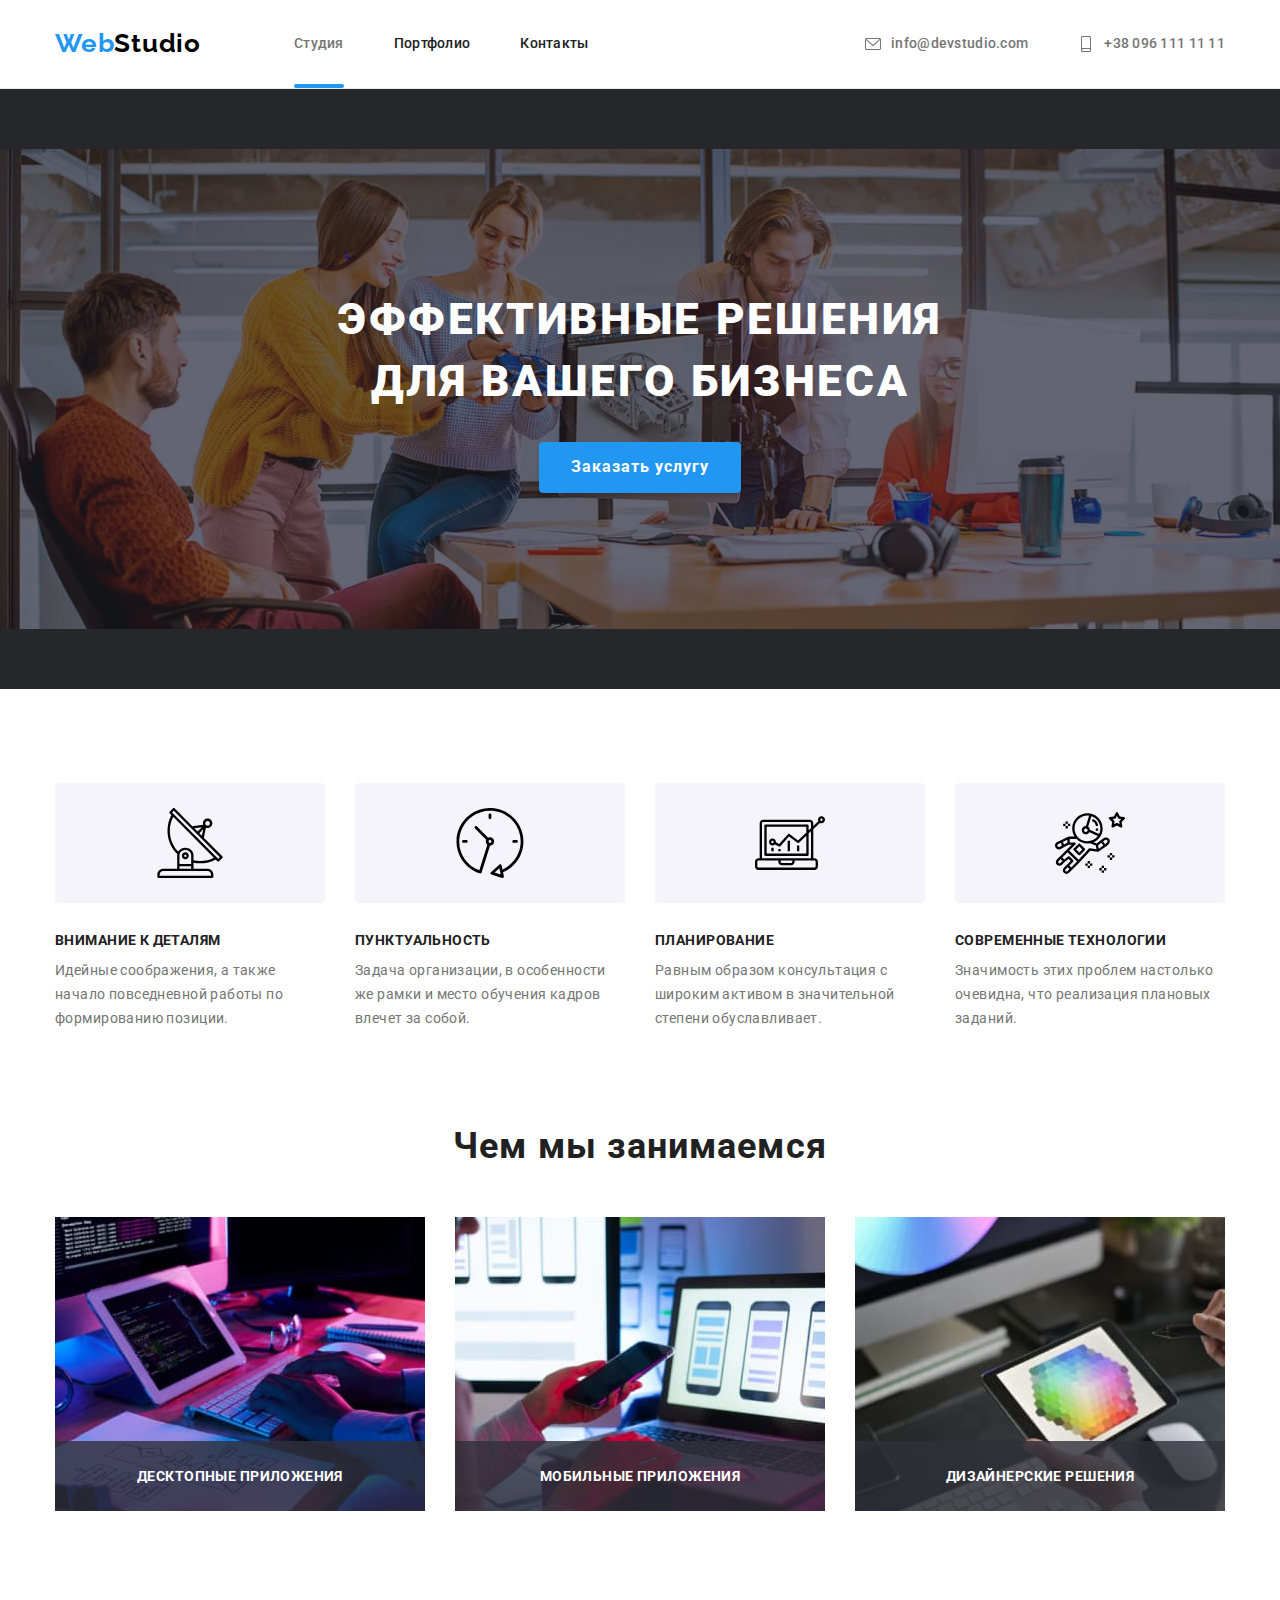
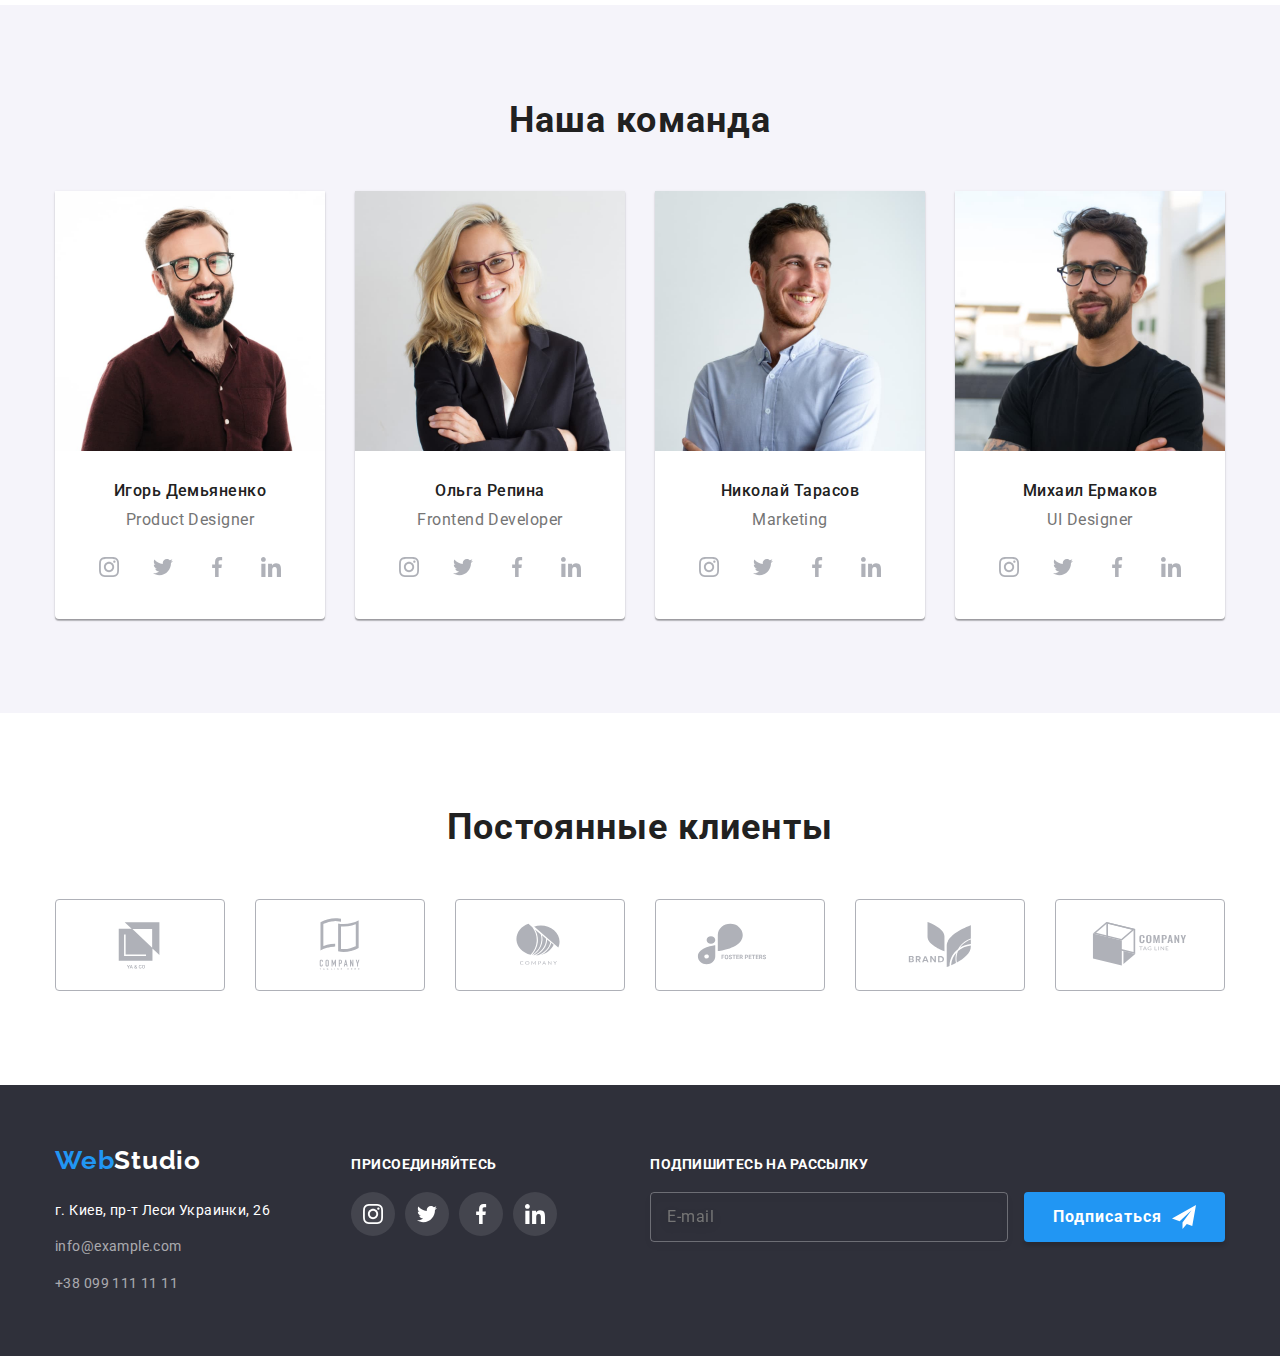
==== commit 0558a5d0: "перевел сайт на препроцессоры" ====
--- a/index.html
+++ b/index.html
@@ -12,7 +12,6 @@
         href="https://fonts.googleapis.com/css2?family=Raleway:wght@700&family=Roboto:wght@400;500;700;900&display=swap"
         rel="stylesheet">
     <link rel="stylesheet" href="./css/main.min.css">
-    <link rel="stylesheet" href="./css/styles.css">
 </head>
 
 <body>
--- a/css/main.min.css
+++ b/css/main.min.css
@@ -1 +1 @@
-/*! modern-normalize v1.1.0 | MIT License | https://github.com/sindresorhus/modern-normalize */*,::before,::after{-webkit-box-sizing:border-box;box-sizing:border-box}html{line-height:1.15;-webkit-text-size-adjust:100%;-moz-tab-size:4;-o-tab-size:4;tab-size:4}body{margin:0;font-family:system-ui,-apple-system,"Segoe UI",Roboto,Helvetica,Arial,sans-serif,"Apple Color Emoji","Segoe UI Emoji"}hr{height:0;color:inherit}abbr[title]{-webkit-text-decoration:underline dotted;text-decoration:underline dotted}b,strong{font-weight:bolder}code,kbd,samp,pre{font-family:ui-monospace,SFMono-Regular,Consolas,"Liberation Mono",Menlo,monospace;font-size:1em}small{font-size:80%}sub,sup{font-size:75%;line-height:0;position:relative;vertical-align:baseline}sub{bottom:-0.25em}sup{top:-0.5em}table{text-indent:0;border-color:inherit}button,input,optgroup,select,textarea{font-family:inherit;font-size:100%;line-height:1.15;margin:0}button,select{text-transform:none}button,[type=button],[type=reset],[type=submit]{-webkit-appearance:button}::-moz-focus-inner{border-style:none;padding:0}:-moz-focusring{outline:1px dotted ButtonText}:-moz-ui-invalid{box-shadow:none}legend{padding:0}progress{vertical-align:baseline}::-webkit-inner-spin-button,::-webkit-outer-spin-button{height:auto}[type=search]{-webkit-appearance:textfield;outline-offset:-2px}::-webkit-search-decoration{-webkit-appearance:none}::-webkit-file-upload-button{-webkit-appearance:button;font:inherit}summary{display:list-item}/*# sourceMappingURL=main.min.css.map */+/*! modern-normalize v1.1.0 | MIT License | https://github.com/sindresorhus/modern-normalize */*,::before,::after{-webkit-box-sizing:border-box;box-sizing:border-box}html{line-height:1.15;-webkit-text-size-adjust:100%;-moz-tab-size:4;-o-tab-size:4;tab-size:4}body{margin:0;font-family:system-ui,-apple-system,"Segoe UI",Roboto,Helvetica,Arial,sans-serif,"Apple Color Emoji","Segoe UI Emoji"}hr{height:0;color:inherit}abbr[title]{-webkit-text-decoration:underline dotted;text-decoration:underline dotted}b,strong{font-weight:bolder}code,kbd,samp,pre{font-family:ui-monospace,SFMono-Regular,Consolas,"Liberation Mono",Menlo,monospace;font-size:1em}small{font-size:80%}sub,sup{font-size:75%;line-height:0;position:relative;vertical-align:baseline}sub{bottom:-0.25em}sup{top:-0.5em}table{text-indent:0;border-color:inherit}button,input,optgroup,select,textarea{font-family:inherit;font-size:100%;line-height:1.15;margin:0}button,select{text-transform:none}button,[type=button],[type=reset],[type=submit]{-webkit-appearance:button}::-moz-focus-inner{border-style:none;padding:0}:-moz-focusring{outline:1px dotted ButtonText}:-moz-ui-invalid{box-shadow:none}legend{padding:0}progress{vertical-align:baseline}::-webkit-inner-spin-button,::-webkit-outer-spin-button{height:auto}[type=search]{-webkit-appearance:textfield;outline-offset:-2px}::-webkit-search-decoration{-webkit-appearance:none}::-webkit-file-upload-button{-webkit-appearance:button;font:inherit}summary{display:list-item}:root{--body-color: #757575;--a-color: #212121;--title-services-color: #212121;--team-title-color: #212121;--team__name-color: #212121;--team__position-color: #757575}body{font-family:"Roboto",sans-serif;line-height:1.71;color:var(--body-color);margin:0}.link{text-decoration:none;font-size:14px;line-height:1.71;letter-spacing:.02em;color:var(--a-color);list-style:none}.container{width:1200px;margin-left:auto;margin-right:auto;padding-left:15px;padding-right:15px}.section{padding-top:94px;padding-bottom:94px}.lists{list-style:none}h1,h2,h3,h4,h5,h6,ul,p{margin:0;padding:0}img{display:block;max-width:100%;height:auto}.visually-hidden{position:absolute;width:1px;height:1px;margin:-1px;border:0;padding:0;white-space:nowrap;-webkit-clip-path:inset(100%);clip-path:inset(100%);clip:rect(0 0 0 0);overflow:hidden}:root{--body-color: #757575;--a-color: #212121;--title-services-color: #212121;--team-title-color: #212121;--team__name-color: #212121;--team__position-color: #757575}.header-nav__logo{font-family:"Raleway",sans-serif;font-weight:700;font-size:26px;line-height:1.2;letter-spacing:.03em;color:#000;margin-right:93px}.footer__content-logo-link{font-family:"Raleway",sans-serif;font-weight:700;font-size:26px;line-height:1.2;letter-spacing:.03em;color:#000}.header-nav__logo-decor,.footer__content-logo-decor{color:#2196f3}:root{--body-color: #757575;--a-color: #212121;--title-services-color: #212121;--team-title-color: #212121;--team__name-color: #212121;--team__position-color: #757575}.header{border-bottom:1px solid #ececec}.header-nav{display:-webkit-box;display:-ms-flexbox;display:flex;-webkit-box-pack:justify;-ms-flex-pack:justify;justify-content:space-between;-webkit-box-align:center;-ms-flex-align:center;align-items:center}.header-nav__navigation{display:-webkit-box;display:-ms-flexbox;display:flex;-webkit-box-align:center;-ms-flex-align:center;align-items:center}.header-nav__list{display:-webkit-box;display:-ms-flexbox;display:flex;list-style:none}.header-nav__item{margin-right:50px;position:relative}.header-nav__item:last-child{margin-right:0}.header-nav>.lists{display:-webkit-box;display:-ms-flexbox;display:flex}.header-nav__email{margin-right:50px}.header-nav__link{font-weight:500;padding-top:32px;padding-bottom:32px;display:block;-webkit-transition:color 250ms cubic-bezier(0.4, 0, 0.2, 1);transition:color 250ms cubic-bezier(0.4, 0, 0.2, 1)}.header-nav__link:hover,.header-nav__link:focus{color:#2196f3}.header-nav__email-link,.header-nav__tel-link{color:#757575;font-weight:500;padding-top:32px;padding-bottom:32px;display:-webkit-inline-box;display:-ms-inline-flexbox;display:inline-flex;-webkit-box-align:center;-ms-flex-align:center;align-items:center;-webkit-transition:color 250ms cubic-bezier(0.4, 0, 0.2, 1);transition:color 250ms cubic-bezier(0.4, 0, 0.2, 1)}.header-nav__email-link:hover,.header-nav__email-link:focus,.header-nav__email-link:hover,.header-nav__email-link:focus,.header-nav__tel-link:hover,.header-nav__tel-link:focus,.header-nav__tel-link:hover,.header-nav__tel-link:focus{color:#2196f3}.header-nav__email-icon{width:16px;height:16px;fill:currentColor;margin-right:10px}.header-nav__tel-icon{width:16px;height:16px;fill:currentColor;margin-right:10px}.active-page1{color:var(--header-nav__link-hover-focus-color)}.active-page1::after{content:"";width:100%;height:4px;background:#2196f3;color:#2196f3;border-radius:2px;position:absolute;bottom:0;left:0;opacity:1;-webkit-transition:opacity 250ms cubic-bezier(0.4, 0, 0.2, 1);transition:opacity 250ms cubic-bezier(0.4, 0, 0.2, 1)}.active-page2{color:var(--header-nav__link-hover-focus-color)}.active-page2::after{content:"";width:100%;height:4px;background:#2196f3;border-radius:2px;position:absolute;bottom:0;left:0;opacity:1;-webkit-transition:opacity 250ms cubic-bezier(0.4, 0, 0.2, 1);transition:opacity 250ms cubic-bezier(0.4, 0, 0.2, 1)}:root{--body-color: #757575;--a-color: #212121;--title-services-color: #212121;--team-title-color: #212121;--team__name-color: #212121;--team__position-color: #757575}.hero{padding-top:200px;padding-bottom:200px;text-align:center;max-width:1600px;height:600px;margin-right:auto;margin-left:auto;background:-webkit-gradient(linear, left bottom, left top, from(rgba(47, 48, 58, 0.4)), to(rgba(47, 48, 58, 0.4))),url(../images/hero.jpg);background:linear-gradient(0deg, rgba(47, 48, 58, 0.4), rgba(47, 48, 58, 0.4)),url(../images/hero.jpg);background-color:#212121;background-repeat:no-repeat;background-size:contain;background-position:center}.hero__title{font-weight:900;font-size:44px;line-height:1.4;letter-spacing:.06em;text-transform:uppercase;color:#fff;width:696px;margin-left:auto;margin-right:auto;margin-bottom:30px}.hero__button{font-weight:700;font-size:16px;line-height:1.9;letter-spacing:.06em;padding:10px 32px;background-color:#2196f3;color:#fff;border:none;cursor:pointer;-webkit-box-shadow:0px 4px 4px rgba(0,0,0,.15);box-shadow:0px 4px 4px rgba(0,0,0,.15);border-radius:4px}.hero__button:hover{background:#188ce8}.backdrop{position:fixed;top:0;left:0;width:100%;height:100%;background:rgba(0,0,0,.2);z-index:1;-webkit-transition:opacity 250ms cubic-bezier(0.4, 0, 0.2, 1),visibility 250ms cubic-bezier(0.4, 0, 0.2, 1);transition:opacity 250ms cubic-bezier(0.4, 0, 0.2, 1),visibility 250ms cubic-bezier(0.4, 0, 0.2, 1)}.backdrop.is-hidden{opacity:0;pointer-events:none;visibility:hidden}.backdrop__modal{position:absolute;top:50%;left:50%;-webkit-transform:translate(-50%, -50%);transform:translate(-50%, -50%);margin:0;padding:0;height:581px;width:528px;background-color:#fff;background:#fff;-webkit-box-shadow:0px 1px 3px rgba(0,0,0,.12),0px 1px 1px rgba(0,0,0,.14),0px 2px 1px rgba(0,0,0,.2);box-shadow:0px 1px 3px rgba(0,0,0,.12),0px 1px 1px rgba(0,0,0,.14),0px 2px 1px rgba(0,0,0,.2);border-radius:4px}.backdrop__modal-icon--close{width:18px;height:18px;-webkit-transition:fill 250ms cubic-bezier(0.4, 0, 0.2, 1);transition:fill 250ms cubic-bezier(0.4, 0, 0.2, 1)}.backdrop__modal-icon--close:hover,.backdrop__modal-icon--close:focus{fill:#2196f3}.backdrop__modal-btn{position:absolute;top:8px;left:490px;display:-webkit-box;display:-ms-flexbox;display:flex;-webkit-box-align:center;-ms-flex-align:center;align-items:center;-webkit-box-pack:center;-ms-flex-pack:center;justify-content:center;width:30px;height:30px;background:#fff;border:1px solid rgba(0,0,0,.1);border-radius:50%;cursor:pointer}.backdrop__modal-form-title{font-weight:700;font-size:20px;line-height:1.15;text-align:center;letter-spacing:.03em;color:#212121;margin-bottom:12px}.backdrop__modal-form{padding:40px}.backdrop__modal-form-group{margin-bottom:20px}.backdrop__modal-form-group,.backdrop__modal-form-field{display:block;margin-bottom:10px;line-height:1.16}.backdrop:last-child{display:block;margin-bottom:0}.backdrop__modal-form-name{display:block;font-weight:400;font-size:12px;line-height:1.16;letter-spacing:.01em;color:#757575;margin-bottom:4px}.backdrop__modal-form-input{display:inline-block;border:1px solid rgba(33,33,33,.2);border-radius:4px;width:100%;height:40px;padding-left:40px;font-weight:400;font-size:12px;line-height:1.16;letter-spacing:.01em;color:#000;-webkit-transition:border-color 250ms cubic-bezier(0.4, 0, 0.2, 1),outline 250ms cubic-bezier(0.4, 0, 0.2, 1);transition:border-color 250ms cubic-bezier(0.4, 0, 0.2, 1),outline 250ms cubic-bezier(0.4, 0, 0.2, 1)}.backdrop__modal-form-input-icon{position:relative;fill:#000}.backdrop__modal-form-icon{position:absolute;top:0;left:12px;width:18px;height:18px;fill:#000;-webkit-transition:fill 250ms cubic-bezier(0.4, 0, 0.2, 1);transition:fill 250ms cubic-bezier(0.4, 0, 0.2, 1)}.backdrop__modal-form-input:focus~.backdrop__modal-form-icon{fill:#2196f3}.backdrop__modal-form-input:focus{border-color:#2196f3;outline:#2196f3}.backdrop__modal-form-textarea{display:block;border:1px solid rgba(33,33,33,.2);border-radius:4px;width:100%;height:120px;padding-top:12px;padding-bottom:12px;padding-left:16px;padding-right:16px;width:100%;resize:none;font-weight:400;font-size:12px;line-height:1.16;letter-spacing:.01em;color:#000;-webkit-transition:border-color 250ms cubic-bezier(0.4, 0, 0.2, 1),outline 250ms cubic-bezier(0.4, 0, 0.2, 1);transition:border-color 250ms cubic-bezier(0.4, 0, 0.2, 1),outline 250ms cubic-bezier(0.4, 0, 0.2, 1)}.backdrop__modal-form-textarea:focus{border-color:#2196f3;outline:#2196f3}.backdrop__modal-form-agreement{display:-webkit-box;display:-ms-flexbox;display:flex;-webkit-box-align:center;-ms-flex-align:center;align-items:center;-webkit-box-pack:center;-ms-flex-pack:center;justify-content:center;margin-bottom:30px}.backdrop__modal-form-agreement-checkbox{position:absolute;width:1px;height:1px;margin:-1px;border:0;padding:0;clip:rect(0 0 0 0);overflow:hidden}.backdrop__modal-form-agreement-discr{display:block;font-weight:400;font-size:14px;line-height:1.71;letter-spacing:.03em;color:#757575;margin-left:7px}.backdrop__modal-form-agreement-icon-span{border:1.5px solid #000;border-radius:3px;width:15px;height:15px;position:relative}.backdrop__modal-form-agreement-checkbox:checked+.backdrop__modal-form-agreement-icon-span{border:none}.backdrop__modal-form-agreement-icon{position:absolute;top:0;left:0;width:inherit;height:inherit;opacity:0}.backdrop__modal-form-agreement-checkbox:checked~.backdrop__modal-form-agreement-icon-span .backdrop__modal-form-agreement-icon{opacity:1;-webkit-transition:opacity 250ms cubic-bezier(0.4, 0, 0.2, 1);transition:opacity 250ms cubic-bezier(0.4, 0, 0.2, 1);border:1px solid #2196f3;border-radius:3px}.backdrop__modal-form-agreement-terms{color:#2196f3}.backdrop__modal-form-submit-btn{display:block;margin:0 auto;padding-top:10px;padding-bottom:10px;padding-left:55px;padding-right:55px;cursor:pointer;background:#188ce8;-webkit-box-shadow:0px 4px 4px rgba(0,0,0,.15);box-shadow:0px 4px 4px rgba(0,0,0,.15);border:none;border-radius:4px;font-weight:700;font-size:16px;line-height:1.88;letter-spacing:.06em;color:#fff}.icon-agreement{display:-webkit-box;display:-ms-flexbox;display:flex;-webkit-box-align:center;-ms-flex-align:center;align-items:center}:root{--body-color: #757575;--a-color: #212121;--title-services-color: #212121;--team-title-color: #212121;--team__name-color: #212121;--team__position-color: #757575}.advantages__list{display:-webkit-box;display:-ms-flexbox;display:flex}.advantages__item{width:270px;margin-right:30px}.advantages__item:last-child{margin-right:0}.advantages__svg{background-color:#f5f4fa;height:120px;margin-bottom:30px;border-radius:4px;display:-webkit-box;display:-ms-flexbox;display:flex;-webkit-box-align:center;-ms-flex-align:center;align-items:center;-webkit-box-pack:center;-ms-flex-pack:center;justify-content:center}.advantages__svg-icon{width:70px;height:70px}.advantages__title{font-size:14px;font-weight:700;line-height:1.14;letter-spacing:.03em;text-transform:uppercase;color:#212121;margin-bottom:10px}.advantages__content{letter-spacing:.03em;color:#757575;font-size:14px}.services{padding-top:0;z-index:0}.title-services{font-weight:700;font-size:36px;line-height:1.17;text-align:center;letter-spacing:.03em;color:#212121;margin-bottom:50px}.services__list{display:-webkit-box;display:-ms-flexbox;display:flex}.services__item{margin-right:30px;position:relative}.services__item:last-child{margin-right:0}.services__disr{display:-webkit-box;display:-ms-flexbox;display:flex;-webkit-box-align:center;-ms-flex-align:center;align-items:center;-webkit-box-pack:center;-ms-flex-pack:center;justify-content:center;position:absolute;bottom:0;width:100%;height:70px;background:rgba(47,48,58,.8);font-weight:700;font-size:14px;line-height:16px;letter-spacing:.03em;text-transform:uppercase;color:#fff}.team{background-color:#f5f4fa}.team__list{display:-webkit-box;display:-ms-flexbox;display:flex}.team__item{margin-right:30px;-webkit-box-shadow:0px 1px 3px rgba(0,0,0,.12),0px 1px 1px rgba(0,0,0,.14),0px 2px 1px rgba(0,0,0,.2);box-shadow:0px 1px 3px rgba(0,0,0,.12),0px 1px 1px rgba(0,0,0,.14),0px 2px 1px rgba(0,0,0,.2);border-radius:0px 0px 4px 4px;background-color:#fff}.team__item:last-child{margin-right:0}.team__name-position{padding-top:30px;padding-bottom:30px}.team__item .team__name{font-weight:500;font-size:16px;line-height:1.19;letter-spacing:.03em;color:#212121;text-align:center;margin-bottom:10px}.team__item .team__position{font-size:16px;line-height:1.19;letter-spacing:.03em;color:#757575;text-align:center;margin-bottom:16px}.team-title{font-weight:700;font-size:36px;line-height:1.17;text-align:center;letter-spacing:.03em;color:#212121;margin-bottom:50px}.team-social-icons__list{display:-webkit-box;display:-ms-flexbox;display:flex;-webkit-box-pack:center;-ms-flex-pack:center;justify-content:center}.team-social-icon__link-svg{margin-right:10px}.team-social-icon__link-svg:last-child{margin-right:0}.team-social-icon__link{width:44px;height:44px;border:none;border-radius:50%;padding:0;display:-webkit-inline-box;display:-ms-inline-flexbox;display:inline-flex;-webkit-box-align:center;-ms-flex-align:center;align-items:center;-webkit-box-pack:center;-ms-flex-pack:center;justify-content:center;color:#afb1b8;background-color:#fff;-webkit-transition:background-color 250ms cubic-bezier(0.4, 0, 0.2, 1),color 250ms cubic-bezier(0.4, 0, 0.2, 1),fill 250ms cubic-bezier(0.4, 0, 0.2, 1);transition:background-color 250ms cubic-bezier(0.4, 0, 0.2, 1),color 250ms cubic-bezier(0.4, 0, 0.2, 1),fill 250ms cubic-bezier(0.4, 0, 0.2, 1)}.team-social-icon__link:hover,.team-social-icon__link:focus{background-color:#2196f3;color:#fff}.team-social__icon{fill:currentColor;width:20px;height:20px}:root{--body-color: #757575;--a-color: #212121;--title-services-color: #212121;--team-title-color: #212121;--team__name-color: #212121;--team__position-color: #757575}.clients__title{font-weight:700;font-size:36px;line-height:1.16;text-align:center;letter-spacing:.03em;color:#212121;margin-bottom:50px}.clients__list{display:-webkit-box;display:-ms-flexbox;display:flex;-webkit-box-align:center;-ms-flex-align:center;align-items:center;-webkit-box-pack:center;-ms-flex-pack:center;justify-content:center}.clients__item{margin-right:30px}.clients__item:last-child{margin-right:0}.clients__link{width:170px;height:92px;color:#afb1b8;border:1px solid #afb1b8;border-radius:4px;display:-webkit-box;display:-ms-flexbox;display:flex;-webkit-box-align:center;-ms-flex-align:center;align-items:center;-webkit-box-pack:center;-ms-flex-pack:center;justify-content:center;-webkit-transition:color 250ms cubic-bezier(0.4, 0, 0.2, 1),border 250ms cubic-bezier(0.4, 0, 0.2, 1);transition:color 250ms cubic-bezier(0.4, 0, 0.2, 1),border 250ms cubic-bezier(0.4, 0, 0.2, 1)}.clients__link:hover,.clients__link:focus{border:1px solid #2196f3;color:#2196f3}.clients__icon{width:106px;height:60px;fill:currentColor}.clients__icon:hover,.clients__icon:focus{fill:#2196f3}:root{--body-color: #757575;--a-color: #212121;--title-services-color: #212121;--team-title-color: #212121;--team__name-color: #212121;--team__position-color: #757575}.filter__list{display:-webkit-box;display:-ms-flexbox;display:flex;-webkit-box-align:center;-ms-flex-align:center;align-items:center;-webkit-box-pack:center;-ms-flex-pack:center;justify-content:center;margin-bottom:50px}.filter__btn{font-weight:500;font-size:16px;line-height:1.62;text-align:center;letter-spacing:.03em;color:#212121;border:none;background-color:#f5f4fa;padding:6px 22px;cursor:pointer;border-radius:4px;-webkit-transition:background-color 250ms cubic-bezier(0.4, 0, 0.2, 1),color 250ms cubic-bezier(0.4, 0, 0.2, 1),-webkit-box-shadow 250ms cubic-bezier(0.4, 0, 0.2, 1),-webkit-box-shadow 250ms cubic-bezier(0.4, 0, 0.2, 1);transition:background-color 250ms cubic-bezier(0.4, 0, 0.2, 1),color 250ms cubic-bezier(0.4, 0, 0.2, 1),-webkit-box-shadow 250ms cubic-bezier(0.4, 0, 0.2, 1),-webkit-box-shadow 250ms cubic-bezier(0.4, 0, 0.2, 1);transition:background-color 250ms cubic-bezier(0.4, 0, 0.2, 1),color 250ms cubic-bezier(0.4, 0, 0.2, 1),box-shadow 250ms cubic-bezier(0.4, 0, 0.2, 1),box-shadow 250ms cubic-bezier(0.4, 0, 0.2, 1);transition:background-color 250ms cubic-bezier(0.4, 0, 0.2, 1),color 250ms cubic-bezier(0.4, 0, 0.2, 1),box-shadow 250ms cubic-bezier(0.4, 0, 0.2, 1),box-shadow 250ms cubic-bezier(0.4, 0, 0.2, 1),-webkit-box-shadow 250ms cubic-bezier(0.4, 0, 0.2, 1),-webkit-box-shadow 250ms cubic-bezier(0.4, 0, 0.2, 1)}.filter__btn:hover,.filter__btn:focus{background-color:#2196f3;color:#fff;-webkit-box-shadow:0px 3px 1px rgba(0,0,0,.1),0px 1px 2px rgba(0,0,0,.08),0px 2px 2px rgba(0,0,0,.12);box-shadow:0px 3px 1px rgba(0,0,0,.1),0px 1px 2px rgba(0,0,0,.08),0px 2px 2px rgba(0,0,0,.12)}.filter__item{margin-right:8px}.filter__item:last-of-type{margin-right:0}.cards__list{display:-webkit-box;display:-ms-flexbox;display:flex;-ms-flex-wrap:wrap;flex-wrap:wrap;-webkit-box-pack:center;-ms-flex-pack:center;justify-content:center;background:#fff}.cards__item{margin-right:30px;margin-bottom:30px}.cards__item-img-discr{position:relative;overflow:hidden}.cards__item-discr{position:absolute;display:block;content:"";width:100%;height:100%;background-color:rgba(33,150,243,.9);font-weight:400;font-size:18px;line-height:1.56;letter-spacing:.03em;color:#fff;padding-top:63px;padding-bottom:63px;padding-left:24px;padding-right:24px;-webkit-transform:translateY(100%);transform:translateY(100%);-webkit-transition:-webkit-transform 250ms cubic-bezier(0.4, 0, 0.2, 1);transition:-webkit-transform 250ms cubic-bezier(0.4, 0, 0.2, 1);transition:transform 250ms cubic-bezier(0.4, 0, 0.2, 1);transition:transform 250ms cubic-bezier(0.4, 0, 0.2, 1), -webkit-transform 250ms cubic-bezier(0.4, 0, 0.2, 1)}.cards__item:nth-child(3n+3){margin-right:0}.cards__item:nth-last-child(-n+3){margin-bottom:0}.cards__item-title{font-weight:700;font-size:18px;line-height:2;letter-spacing:.06em;color:#212121;margin-bottom:4px}.cards__item-type{font-size:16px;line-height:1.87;letter-spacing:.03em;color:#757575}.card-link{-webkit-transition:-webkit-box-shadow 250ms cubic-bezier(0.4, 0, 0.2, 1);transition:-webkit-box-shadow 250ms cubic-bezier(0.4, 0, 0.2, 1);transition:box-shadow 250ms cubic-bezier(0.4, 0, 0.2, 1);transition:box-shadow 250ms cubic-bezier(0.4, 0, 0.2, 1), -webkit-box-shadow 250ms cubic-bezier(0.4, 0, 0.2, 1)}.card-link:hover,.card-link:focus{-webkit-box-shadow:0px 1px 1px rgba(0,0,0,.12),0px 4px 4px rgba(0,0,0,.06),1px 4px 6px rgba(0,0,0,.16);box-shadow:0px 1px 1px rgba(0,0,0,.12),0px 4px 4px rgba(0,0,0,.06),1px 4px 6px rgba(0,0,0,.16);display:block}.card-link:hover .cards__item-discr,.card-link:focus .cards__item-discr{-webkit-transform:translateY(0);transform:translateY(0)}.card__item-content{padding-top:20px;padding-bottom:20px;padding-left:24px;padding-right:24px;border-left:1px solid #eee;border-right:1px solid #eee;border-bottom:1px solid #eee}:root{--body-color: #757575;--a-color: #212121;--title-services-color: #212121;--team-title-color: #212121;--team__name-color: #212121;--team__position-color: #757575}.footer{background-color:#2f303a;padding-top:60px;padding-bottom:60px}.footer__content{-webkit-box-flex:1;-ms-flex-positive:1;flex-grow:1;margin-right:70px}.footer__content-container{display:-webkit-box;display:-ms-flexbox;display:flex;-webkit-box-align:baseline;-ms-flex-align:baseline;align-items:baseline}.footer__content-logo-link{display:block;margin-bottom:20px;color:#fff}.footer__address-link{color:#fff;letter-spacing:.03em;font-style:normal}.footer__address-item{margin-bottom:9px}.footer__address-item:last-child{margin-bottom:0}.footer__address-link-email,.footer__address-link-tel{color:rgba(255,255,255,.6);letter-spacing:.03em;font-style:normal}.footer__socials{margin-right:93px}.footer__socials-title{font-weight:700;font-size:14px;line-height:16px;letter-spacing:.03em;text-transform:uppercase;color:#fff;margin-bottom:20px}.footer__socials-icons-list{display:-webkit-box;display:-ms-flexbox;display:flex;-webkit-box-align:center;-ms-flex-align:center;align-items:center;-webkit-box-pack:center;-ms-flex-pack:center;justify-content:center}.footer__socials-icon-link{margin-right:10px}.footer__socials-icon-link:last-child{margin-right:0}.footer__socials-link{width:44px;height:44px;border:none;border-radius:50%;padding:0;display:-webkit-inline-box;display:-ms-inline-flexbox;display:inline-flex;-webkit-box-align:center;-ms-flex-align:center;align-items:center;-webkit-box-pack:center;-ms-flex-pack:center;justify-content:center;color:#fff;background:rgba(255,255,255,.1);-webkit-transition:background-color 250ms cubic-bezier(0.4, 0, 0.2, 1);transition:background-color 250ms cubic-bezier(0.4, 0, 0.2, 1)}.footer__socials-link:hover,.footer__socials-link:focus{background-color:#2196f3}.footer__socials-icon{fill:currentColor;width:20px;height:20px;-webkit-transition:background-color 250ms cubic-bezier(0.4, 0, 0.2, 1);transition:background-color 250ms cubic-bezier(0.4, 0, 0.2, 1)}.footer__socials-icon:hover,.footer__socials-icon:focus{background-color:#2196f3}.footer__subscribe-discr{display:-webkit-box;display:-ms-flexbox;display:flex;-webkit-box-align:baseline;-ms-flex-align:baseline;align-items:baseline;font-weight:700;font-size:14px;line-height:16px;letter-spacing:.03em;text-transform:uppercase;color:#fff;margin-bottom:20px}.footer__subscribe-input{width:358px;height:50px;background-color:inherit;border:1px solid rgba(255,255,255,.3);-webkit-filter:drop-shadow(0px 4px 4px rgba(0, 0, 0, 0.15));filter:drop-shadow(0px 4px 4px rgba(0, 0, 0, 0.15));border-radius:4px;padding-left:16px;padding-right:16px;margin-right:12px;font-weight:400;font-size:16px;line-height:1.25;letter-spacing:.03em;color:rgba(255,255,255,.6)}.footer__subscribe-btn{display:-webkit-inline-box;display:-ms-inline-flexbox;display:inline-flex;-webkit-box-align:center;-ms-flex-align:center;align-items:center;padding-top:10px;padding-bottom:10px;padding-left:29px;padding-right:29px;font-weight:700;font-size:16px;line-height:1.88;letter-spacing:.06em;color:#fff;border:none;background:#2196f3;-webkit-box-shadow:0px 4px 4px rgba(0,0,0,.15);box-shadow:0px 4px 4px rgba(0,0,0,.15);border-radius:4px;cursor:pointer}.footer__subscribe-icon{margin-left:10px;width:24px;height:24px;fill:#fff}/*# sourceMappingURL=main.min.css.map */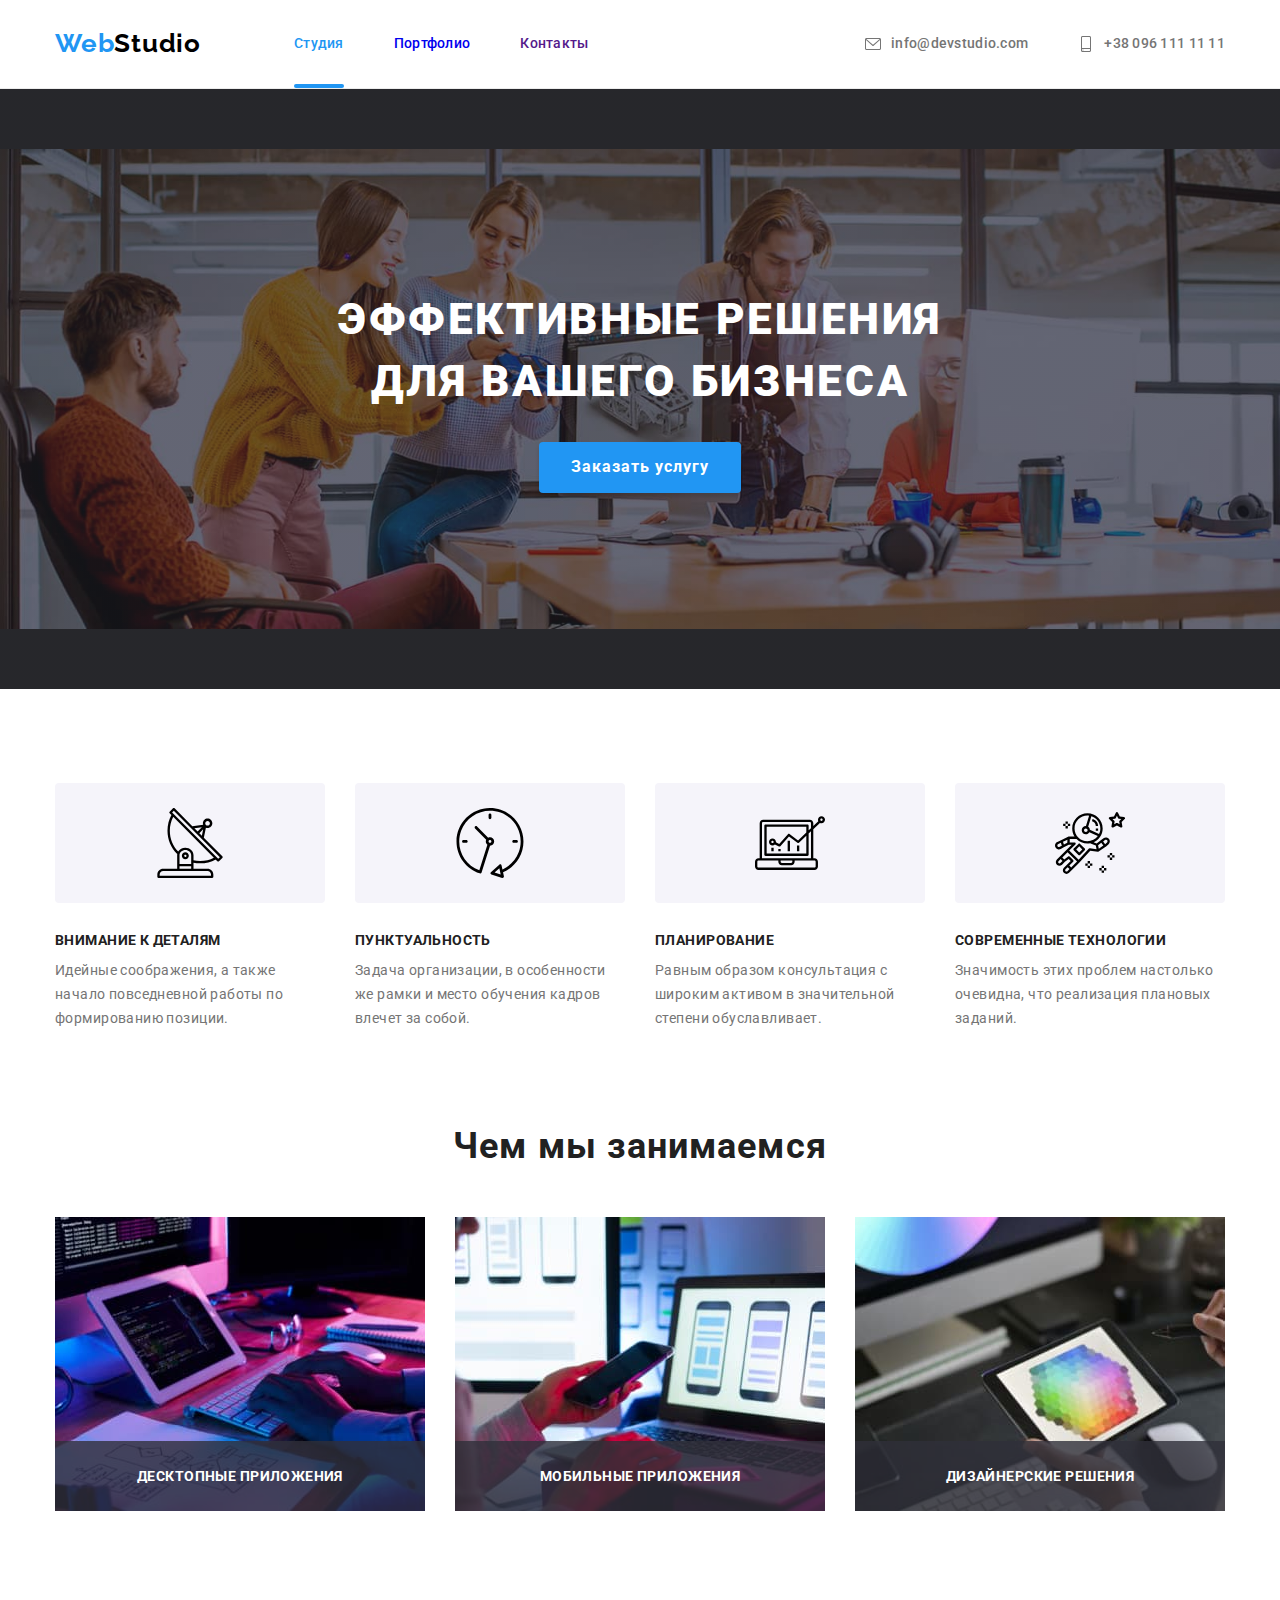
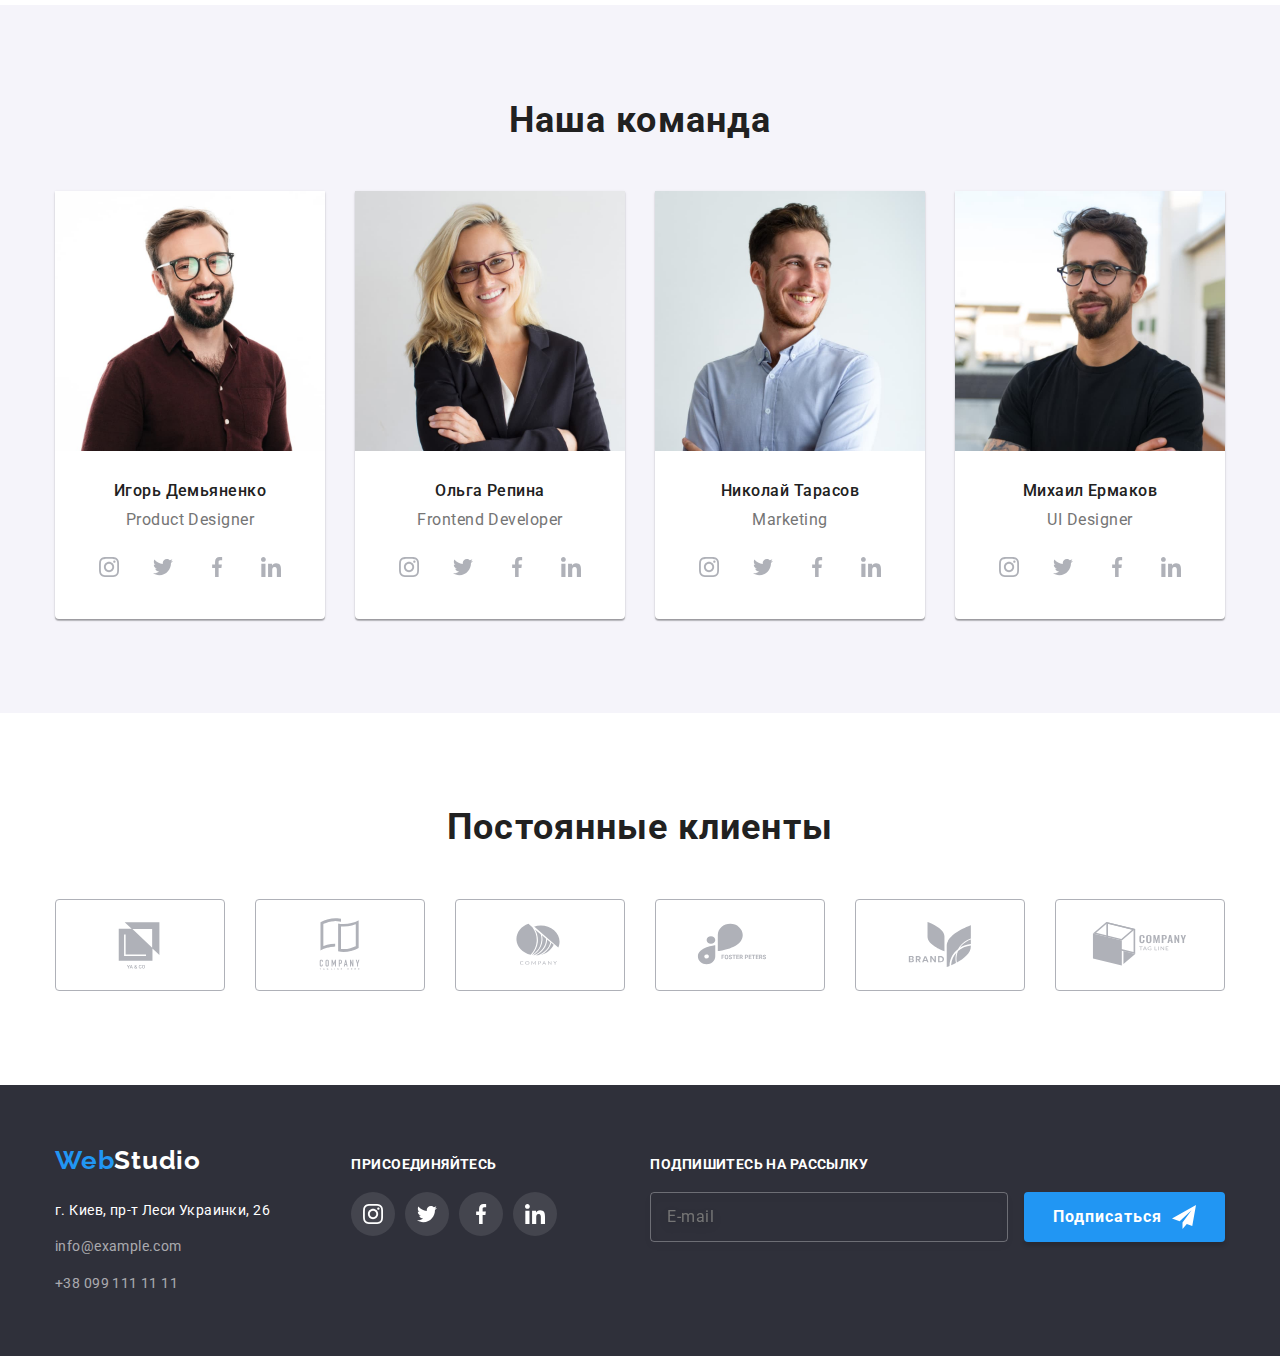
==== commit fbc3d0d8: "fix bags" ====
--- a/index.html
+++ b/index.html
@@ -2,498 +2,519 @@
 <html lang="ru">
 
 <head>
-    <meta charset="UTF-8">
-    <meta http-equiv="X-UA-Compatible" content="IE=edge">
-    <meta name="viewport" content="width=device-width, initial-scale=1.0">
-    <title>Webstudio</title>
-    <link rel="preconnect" href="https://fonts.googleapis.com">
-    <link rel="preconnect" href="https://fonts.gstatic.com" crossorigin>
-    <link
-        href="https://fonts.googleapis.com/css2?family=Raleway:wght@700&family=Roboto:wght@400;500;700;900&display=swap"
-        rel="stylesheet">
-    <link rel="stylesheet" href="./css/main.min.css">
+  <meta charset="UTF-8" />
+  <meta http-equiv="X-UA-Compatible" content="IE=edge" />
+  <meta name="viewport" content="width=device-width, initial-scale=1.0" />
+  <title>Webstudio</title>
+  <link rel="preconnect" href="https://fonts.googleapis.com" />
+  <link rel="preconnect" href="https://fonts.gstatic.com" crossorigin />
+  <link href="https://fonts.googleapis.com/css2?family=Raleway:wght@700&family=Roboto:wght@400;500;700;900&display=swap"
+    rel="stylesheet" />
+  <link rel="stylesheet" href="./css/main.min.css" />
 </head>
 
 <body>
-
-    <!--Шапка сайта. Навигация-->
-
-    <header class="header">
-        <div class="container">
-            <div class="header-nav">
-                <nav class="header-nav__navigation">
-                    <a class="header-nav__logo link" href="./index.html"><span class="header-nav__logo-decor">Web</span>Studio</a>
-                    <ul class="header-nav__list">
-                        <li class="header-nav__item"><a class="header-nav__link active-page1 link" href="./index.html">Студия</a></li>
-                        <li class="header-nav__item"><a class="header-nav__link link" href="./portfolio.html">Портфолио</a></li>
-                        <li class="header-nav__item"><a class="header-nav__link link" href="">Контакты</a></li>
-                    </ul>
-                </nav>
-                <ul class="header-nav__list">
-                    <li class="header-nav__email"><a class="header-nav__email-link link" href="mailto:info@devstudio.com">
-                            <svg class="header-nav__email-icon">
-                                <use href="./images/icons.svg#icon-email"></use>
-                            </svg>info@devstudio.com</a></li>
-                    <li class="header-nav__tel"><a class="header-nav__tel-link link" href="tel:+380961111111">
-                            <svg class="header-nav__tel-icon">
-                                <use href="./images/icons.svg#icon-phone"></use>
-                            </svg>+38 096 111 11 11</a></li>
-                </ul>
-            </div>
-        </div>
-    </header>
-
-    <!--Главный контект страницы-->
-
-    <main class="main-content">
-
-        <!--Секция Герой-->
-
-        <section class="hero">
-            <div class="container">
-                <h1 class="hero__title">
-                    Эффективные решения для вашего бизнеса
-                </h1>
-                <button class="hero__button" type="button" data-modal-open>Заказать услугу</button>
-            </div>
-        </section>
-        <section class="modal-section">
-            <!--Модальное окно-->
-            <div class="backdrop is-hidden" data-modal>
-                <div class="backdrop__modal">
-                    <button class="backdrop__modal-btn" data-modal-close>
-                        <svg class="backdrop__modal-icon--close">
-                            <use href="./images/icons.svg#icon-close"></use>
-                        </svg>
-                    </button>
-                    <!--ФОРМЫ ДЛЯ МОДАЛЬНОГО ОКНА-->
-                    <form class="backdrop__modal-form">
-                        <p class="backdrop__modal-form-title">Оставьте свои данные, мы вам перезвоним</p>
-
-                        <div class="backdrop__modal-form-group">
-                            <label class="backdrop__modal-form-field">
-                                <span class="backdrop__modal-form-name">Имя</span>
-                                <span class="backdrop__modal-form-input-icon">
-                                    <input class="backdrop__modal-form-input" type="text" name="user-name" autofocus>
-                                    <svg class="backdrop__modal-form-icon">
-                                        <use href="./images/icons.svg#icon-person"></use>
-                                    </svg>
-                                </span>
-                            </label>
-
-                            <label class="backdrop__modal-form-field">
-                                <span class="backdrop__modal-form-name">Телефон</span>
-                                <span class="backdrop__modal-form-input-icon">
-                                    <input class="backdrop__modal-form-input" type="text" name="user-tel">
-                                    <svg class="backdrop__modal-form-icon">
-                                        <use href="./images/icons.svg#icon-phone-form"></use>
-                                    </svg>
-                                </span>
-                            </label>
-
-                            <label class="backdrop__modal-form-field">
-                                <span class="backdrop__modal-form-name">Почта</span>
-                                <span class="backdrop__modal-form-input-icon">
-                                    <input class="backdrop__modal-form-input" type="text" name="user-email">
-                                    <svg class="backdrop__modal-form-icon">
-                                        <use href="./images/icons.svg#icon-email-form"></use>
-                                    </svg>
-                                </span>
-                            </label>
-
-                            <label class="backdrop__modal-form-field">
-                                <span class="backdrop__modal-form-name">Комментарий</span>
-                                <textarea class="backdrop__modal-form-textarea" name="feedback" cols="30" rows="10"
-                                    placeholder="Введите текст"></textarea>
-                            </label>
-                        </div>
-
-                        <label class="backdrop__modal-form-agreement">
-                            <input class="backdrop__modal-form-agreement-checkbox" type="checkbox" name="user-agreement">
-                            <span class="backdrop__modal-form-agreement-icon-span">
-                                <svg class="backdrop__modal-form-agreement-icon">
-                                    <use href="./images/icons.svg#icon-icon-check1"></use>
-                                </svg>
-                            </span>
-                            <span class="backdrop__modal-form-agreement-discr">Соглашаюсь с рассылкой и принимаю
-                                <a class="backdrop__modal-form-agreement-terms" href="">Условия договора</a>
-                            </span>
-                        </label>
-                        <button class="backdrop__modal-form-submit-btn" type="submit">Отправить</button>
-                    </form>
-                </div>
-            </div>
-        </section>
-
-        <!--Секция преимущества-->
-
-        <section class="section">
-            <div class="container">
-                <h2 class="visually-hidden">Наши преимущества</h2>
-                <ul class="advantages__list lists">
-                    <li class="advantages__item">
-                        <div class="advantages__svg">
-                            <svg class="advantages__svg-icon">
-                                <use href="./images/icons.svg#icon-antenna"></use>
-                            </svg>
-                        </div>
-                        <h3 class="advantages__title">Внимание к деталям</h3>
-                        <p class="advantages__content">Идейные соображения, а также начало повседневной работы по
-                            формированию позиции.</p>
-                    </li>
-
-                    <li class="advantages__item">
-                        <div class="advantages__svg">
-                            <svg class="advantages__svg-icon">
-                                <use href="./images/icons.svg#icon-clock"></use>
-                            </svg>
-                        </div>
-                        <h3 class="advantages__title">Пунктуальность</h3>
-                        <p class="advantages__content">Задача организации, в особенности же рамки и место обучения
-                            кадров
-                            влечет за собой.</p>
-                    </li>
-
-                    <li class="advantages__item">
-                        <div class="advantages__svg">
-                            <svg class="advantages__svg-icon">
-                                <use href="./images/icons.svg#icon-diagram"></use>
-                            </svg>
-                        </div>
-                        <h3 class="advantages__title">Планирование</h3>
-                        <p class="advantages__content">Равным образом консультация с широким активом в значительной
-                            степени
-                            обуславливает.</p>
-                    </li>
-
-                    <li class="advantages__item">
-                        <div class="advantages__svg">
-                            <svg class="advantages__svg-icon">
-                                <use href="./images/icons.svg#icon-astronaut"></use>
-                            </svg>
-                        </div>
-                        <h3 class="advantages__title">Современные технологии</h3>
-                        <p class="advantages__content">Значимость этих проблем настолько очевидна, что реализация
-                            плановых
-                            заданий.</p>
-                    </li>
-                </ul>
-            </div>
-        </section>
-
-        <!--Секция чем мы занимаемся-->
-
-        <section class="services section">
-            <div class="container">
-                <h2 class="title-services">Чем мы занимаемся</h2>
-                <ul class="services__list lists">
-                    <li class="services__item">
-                        <img src="./images/service1.jpg" alt="Пишем код" width="370">
-                        <p class="services__disr">Десктопные приложения</p>
-                    </li>
-                    <li class="services__item">
-                        <img src="./images/service2.jpg" alt="Делаем дизайн" width="370">
-                        <p class="services__disr">Мобильные приложения</p>
-                    </li>
-                    <li class="services__item">
-                        <img src="./images/service3.jpg" alt="Точный подбор цветовой гаммы" width="370">
-                        <p class="services__disr">Дизайнерские решения</p>
-                    </li>
-                </ul>
-            </div>
-        </section>
-
-        <!--Секция наша команда-->
-        <section class="team section">
-            <div class="container">
-                <h2 class="team-title">Наша команда</h2>
-                <ul class="team__list lists">
-
-                    <li class="team__item">
-                        <img class="team__image img" src="./images/team1.jpg" alt="Игорь Демьяненко" width="270">
-                        <div class="team__name-position">
-                            <h3 class="team__name">Игорь Демьяненко</h3>
-                            <p class="team__position">Product Designer</p>
-                            <ul class="team-social-icons__list">
-                                <li class="team-social-icon__link-svg link">
-                                    <a href="https://www.instagram.com/" class="team-social-icon__link" target="_blank">
-                                        <svg class="team-social__icon">
-                                            <use href="./images/icons.svg#icon-instagram"></use>
-                                        </svg>
-                                    </a>
-                                </li>
-                                <li class="team-social-icon__link-svg link">
-                                    <a href="https://twitter.com/?lang=ru" class="team-social-icon__link" target="_blank">
-                                        <svg class="team-social__icon">
-                                            <use href="./images/icons.svg#icon-twitter"></use>
-                                        </svg>
-                                    </a>
-                                </li>
-                                <li class="team-social-icon__link-svg link">
-                                    <a href="https://www.facebook.com/" class="team-social-icon__link" target="_blank">
-                                        <svg class="team-social__icon">
-                                            <use href="./images/icons.svg#icon-facebook"></use>
-                                        </svg>
-                                    </a>
-                                </li>
-                                <li class="team-social-icon__link-svg link">
-                                    <a href="https://www.linkedin.com/" class="team-social-icon__link" target="_blank">
-                                        <svg class="team-social__icon">
-                                            <use href="./images/icons.svg#icon-linkedin"></use>
-                                        </svg>
-                                    </a>
-                                </li>
-                            </ul>
-                        </div>
-
-                    </li>
-
-                    <li class="team__item">
-                        <img class="team__image img" src="./images/team2.jpg" alt="Ольга Репина" width="270">
-                        <div class="team__name-position">
-                            <h3 class="team__name">Ольга Репина</h3>
-                            <p class="team__position">Frontend Developer</p>
-                            <ul class="team-social-icons__list">
-                                <li class="team-social-icon__link-svg link">
-                                    <a href="https://www.instagram.com/" class="team-social-icon__link" target="_blank">
-                                        <svg class="team-social__icon">
-                                            <use href="./images/icons.svg#icon-instagram"></use>
-                                        </svg>
-                                    </a>
-                                </li>
-                                <li class="team-social-icon__link-svg link">
-                                    <a href="https://twitter.com/?lang=ru" class="team-social-icon__link" target="_blank">
-                                        <svg class="team-social__icon">
-                                            <use href="./images/icons.svg#icon-twitter"></use>
-                                        </svg>
-                                    </a>
-                                </li>
-                                <li class="team-social-icon__link-svg link">
-                                    <a href="https://www.facebook.com/" class="team-social-icon__link" target="_blank">
-                                        <svg class="team-social__icon">
-                                            <use href="./images/icons.svg#icon-facebook"></use>
-                                        </svg>
-                                    </a>
-                                </li>
-                                <li class="team-social-icon__link-svg link">
-                                    <a href="https://www.linkedin.com/" class="team-social-icon__link" target="_blank">
-                                        <svg class="team-social__icon">
-                                            <use href="./images/icons.svg#icon-linkedin"></use>
-                                        </svg>
-                                    </a>
-                                </li>
-                            </ul>
-                        </div>
-
-                    </li>
-
-                    <li class="team__item">
-                        <img class="team__image img" src="./images/team3.jpg" alt="Николай Тарасов" width="270">
-                        <div class="team__name-position">
-                            <h3 class="team__name">Николай Тарасов</h3>
-                            <p class="team__position">Marketing</p>
-                            <ul class="team-social-icons__list">
-                                <li class="team-social-icon__link-svg link">
-                                    <a href="https://www.instagram.com/" class="team-social-icon__link" target="_blank">
-                                        <svg class="team-social__icon">
-                                            <use href="./images/icons.svg#icon-instagram"></use>
-                                        </svg>
-                                    </a>
-                                </li>
-                                <li class="team-social-icon__link-svg link">
-                                    <a href="https://twitter.com/?lang=ru" class="team-social-icon__link" target="_blank">
-                                        <svg class="team-social__icon">
-                                            <use href="./images/icons.svg#icon-twitter"></use>
-                                        </svg>
-                                    </a>
-                                </li>
-                                <li class="team-social-icon__link-svg link">
-                                    <a href="https://www.facebook.com/" class="team-social-icon__link" target="_blank">
-                                        <svg class="team-social__icon">
-                                            <use href="./images/icons.svg#icon-facebook"></use>
-                                        </svg>
-                                    </a>
-                                </li>
-                                <li class="team-social-icon__link-svg link">
-                                    <a href="https://www.linkedin.com/" class="team-social-icon__link" target="_blank">
-                                        <svg class="team-social__icon">
-                                            <use href="./images/icons.svg#icon-linkedin"></use>
-                                        </svg>
-                                    </a>
-                                </li>
-                            </ul>
-                        </div>
-
-                    </li>
-
-                    <li class="team__item">
-                        <img class="team__image img" src="./images/team4.jpg" alt="Михаил Ермаков" width="270">
-                        <div class="team__name-position">
-                            <h3 class="team__name">Михаил Ермаков</h3>
-                            <p class="team__position">UI Designer</p>
-                            <ul class="team-social-icons__list">
-                                <li class="team-social-icon__link-svg link">
-                                    <a href="https://www.instagram.com/" class="team-social-icon__link" target="_blank">
-                                        <svg class="team-social__icon">
-                                            <use href="./images/icons.svg#icon-instagram"></use>
-                                        </svg>
-                                    </a>
-                                </li>
-                                <li class="team-social-icon__link-svg link">
-                                    <a href="https://twitter.com/?lang=ru" class="team-social-icon__link" target="_blank">
-                                        <svg class="team-social__icon">
-                                            <use href="./images/icons.svg#icon-twitter"></use>
-                                        </svg>
-                                    </a>
-                                </li>
-                                <li class="team-social-icon__link-svg link">
-                                    <a href="https://www.facebook.com/" class="team-social-icon__link" target="_blank">
-                                        <svg class="team-social__icon">
-                                            <use href="./images/icons.svg#icon-facebook"></use>
-                                        </svg>
-                                    </a>
-                                </li>
-                                <li class="team-social-icon__link-svg link">
-                                    <a href="https://www.linkedin.com/" class="team-social-icon__link" target="_blank">
-                                        <svg class="team-social__icon">
-                                            <use href="./images/icons.svg#icon-linkedin"></use>
-                                        </svg>
-                                    </a>
-                                </li>
-                            </ul>
-                        </div>
-
-                    </li>
-                </ul>
-            </div>
-        </section>
-
-        <section class="section">
-            <div class="container">
-                <h2 class="clients__title">Постоянные клиенты</h2>
-                <ul class="clients__list lists">
-                    <li class="clients__item">
-                        <a href="" class="clients__link link">
-                            <svg class="clients__icon">
-                                <use href="./images/icons.svg#icon-Logo-client1"></use>
-                            </svg>
-                        </a>
-                    </li>
-                    <li class="clients__item">
-                        <a href="" class="clients__link link">
-                            <svg class="clients__icon">
-                                <use href="./images/icons.svg#icon-Logo-client2"></use>
-                            </svg>
-                        </a>
-                    </li>
-                    <li class="clients__item">
-                        <a href="" class="clients__link link">
-                            <svg class="clients__icon">
-                                <use href="./images/icons.svg#icon-Logo-client3"></use>
-                            </svg>
-                        </a>
-                    </li>
-                    <li class="clients__item">
-                        <a href="" class="clients__link link">
-                            <svg class="clients__icon">
-                                <use href="./images/icons.svg#icon-Logo-client4"></use>
-                            </svg>
-                        </a>
-                    </li>
-                    <li class="clients__item">
-                        <a href="" class="clients__link link">
-                            <svg class="clients__icon">
-                                <use href="./images/icons.svg#icon-Logo-client5"></use>
-                            </svg>
-                        </a>
-                    </li>
-                    <li class="clients__item">
-                        <a href="" class="clients__link link">
-                            <svg class="clients__icon">
-                                <use href="./images/icons.svg#icon-Logo-client6"></use>
-                            </svg>
-                        </a>
-                    </li>
-                </ul>
-            </div>
-        </section>
-    </main>
-
-    <!--Подвал сайта-->
-
-    <footer class="footer">
-        <div class="container footer__content-container">
-            <div class="footer__content">
-                <a class="footer__content-logo-link link" href="./index.html"><span class="footer__content-logo-decor">Web</span>Studio</a>
-                <address>
-                    <ul class="footer__address-list lists">
-                        <li class="footer__address-item">
-                            <a class="footer__address-link link"
-                                href="https://www.google.com.ua/maps/place/%D0%B1%D1%83%D0%BB.+%D0%9B%D0%B5%D1%81%D0%B8+%D0%A3%D0%BA%D1%80%D0%B0%D0%B8%D0%BD%D0%BA%D0%B8,+26,+%D0%9A%D0%B8%D0%B5%D0%B2,+02000/@50.4265841,30.5361971,17z/data=!3m1!4b1!4m5!3m4!1s0x40d4cf0e033ecbe9:0x57a4dffefec77da0!8m2!3d50.4265807!4d30.5383858?hl=ru"
-                                target="_blank">г.
-                                Киев, пр-т Леси Украинки, 26</a></li>
-                        <li class="footer__address-item">
-                            <a class="footer__address-link-email link"
-                                href="mailto:info@example.com">info@example.com</a></li>
-                        <li class="footer__address-item">
-                            <a class="footer__address-link-tel link" href="tel:+380991111111">+38 099 111 11
-                                11</a></li>
-                    </ul>
-                </address>
-            </div>
-
-            <!--Социальные иконки-->
-
-            <div class="footer__socials">
-                <p class="footer__socials-title">присоединяйтесь</p>
-                <ul class="footer__socials-icons-list">
-                    <li class="footer__socials-icon-link link">
-                        <a href="https://www.instagram.com/" class="footer__socials-link" target="_blank">
-                            <svg class="footer__socials-icon">
-                                <use href="./images/icons.svg#icon-instagram"></use>
-                            </svg>
-                        </a>
-                    </li>
-                    <li class="footer__socials-icon-link link">
-                        <a href="https://twitter.com/?lang=ru" class="footer__socials-link" target="_blank">
-                            <svg class="footer__socials-icon">
-                                <use href="./images/icons.svg#icon-twitter"></use>
-                            </svg>
-                        </a>
-                    </li>
-                    <li class="footer__socials-icon-link link">
-                        <a href="https://www.facebook.com/" class="footer__socials-link" target="_blank">
-                            <svg class="footer__socials-icon">
-                                <use href="./images/icons.svg#icon-facebook"></use>
-                            </svg>
-                        </a>
-                    </li>
-                    <li class="footer__socials-icon-link link">
-                        <a href="https://www.linkedin.com/" class="footer__socials-link" target="_blank">
-                            <svg class="footer__socials-icon">
-                                <use href="./images/icons.svg#icon-linkedin"></use>
-                            </svg>
-                        </a>
-                    </li>
-                </ul>
-            </div>
-
-            <!--Форма подписки-->
-
-            <form class="footer__subscribe">
-                <p class="footer__subscribe-discr">Подпишитесь на рассылку</p>
-                <input class="footer__subscribe-input" type="text" name="subscribe" placeholder="E-mail">
-                <button class="footer__subscribe-btn" type="submit">
-                    Подписаться
-                    <svg class="footer__subscribe-icon">
-                        <use href="./images/icons.svg#icon-plane"></use>
-                    </svg>
-                </button>
-            </form>
-        </div>
-    </footer>
-
-    <script src="./js/modal.js"></script>
+  <!--Шапка сайта. Навигация-->
+
+  <header class="header">
+    <div class="container header__container">
+      <nav class="navigation">
+        <a class="logo logo-header" href="./index.html">
+          <span class="logo__decor">Web</span>Studio
+        </a>
+        <ul class="list-nav">
+          <li class="list-nav__item">
+            <a class="list-nav__link list-nav__link--active-page" href="./index.html">
+              Студия
+            </a>
+          </li>
+          <li class="list-nav__item">
+            <a class="list-nav__link" href="./portfolio.html">
+              Портфолио
+            </a>
+          </li>
+          <li class="list-nav__item">
+            <a class="list-nav__link" href="">
+              Контакты
+            </a>
+          </li>
+        </ul>
+      </nav>
+
+      <ul class="list-contact">
+        <li class="list-contact__email">
+          <a class="list-contact__link" href="mailto:info@devstudio.com">
+            <svg class="list-contact__icon">
+              <use href="./images/icons.svg#icon-email"></use>
+            </svg>
+            info@devstudio.com
+          </a>
+        </li>
+        <li class="list-contact__tel">
+          <a class="list-contact__link" href="tel:+380961111111">
+            <svg class="list-contact__icon">
+              <use href="./images/icons.svg#icon-phone"></use>
+            </svg>
+            +38 096 111 11 11
+          </a>
+        </li>
+      </ul>
+    </div>
+  </header>
+
+  <!--Главный контект страницы-->
+
+  <main>
+    <!--Секция Герой-->
+
+    <section class="hero">
+      <div class="container">
+        <h1 class="hero__title">Эффективные решения для вашего бизнеса</h1>
+        <button class="hero__button" type="button" data-modal-open>
+          Заказать услугу
+        </button>
+      </div>
+    </section>
+
+    <!--Секция преимущества-->
+
+    <section class="section">
+      <div class="container">
+        <h2 class="visually-hidden">Наши преимущества</h2>
+        <ul class="advantages__list">
+          <li class="advantages__item">
+            <div class="advantages__svg">
+              <svg class="advantages__svg-icon">
+                <use href="./images/icons.svg#icon-antenna"></use>
+              </svg>
+            </div>
+            <h3 class="advantages__title">Внимание к деталям</h3>
+            <p class="advantages__content">
+              Идейные соображения, а также начало повседневной работы по
+              формированию позиции.
+            </p>
+          </li>
+
+          <li class="advantages__item">
+            <div class="advantages__svg">
+              <svg class="advantages__svg-icon">
+                <use href="./images/icons.svg#icon-clock"></use>
+              </svg>
+            </div>
+            <h3 class="advantages__title">Пунктуальность</h3>
+            <p class="advantages__content">
+              Задача организации, в особенности же рамки и место обучения
+              кадров влечет за собой.
+            </p>
+          </li>
+
+          <li class="advantages__item">
+            <div class="advantages__svg">
+              <svg class="advantages__svg-icon">
+                <use href="./images/icons.svg#icon-diagram"></use>
+              </svg>
+            </div>
+            <h3 class="advantages__title">Планирование</h3>
+            <p class="advantages__content">
+              Равным образом консультация с широким активом в значительной
+              степени обуславливает.
+            </p>
+          </li>
+
+          <li class="advantages__item">
+            <div class="advantages__svg">
+              <svg class="advantages__svg-icon">
+                <use href="./images/icons.svg#icon-astronaut"></use>
+              </svg>
+            </div>
+            <h3 class="advantages__title">Современные технологии</h3>
+            <p class="advantages__content">
+              Значимость этих проблем настолько очевидна, что реализация
+              плановых заданий.
+            </p>
+          </li>
+        </ul>
+      </div>
+    </section>
+
+    <!--Секция чем мы занимаемся-->
+
+    <section class="services section">
+      <div class="container">
+        <h2 class="title-services">Чем мы занимаемся</h2>
+        <ul class="services__list">
+          <li class="services__item">
+            <img src="./images/service1.jpg" alt="Пишем код" width="370" />
+            <p class="services__disr">Десктопные приложения</p>
+          </li>
+          <li class="services__item">
+            <img src="./images/service2.jpg" alt="Делаем дизайн" width="370" />
+            <p class="services__disr">Мобильные приложения</p>
+          </li>
+          <li class="services__item">
+            <img src="./images/service3.jpg" alt="Точный подбор цветовой гаммы" width="370" />
+            <p class="services__disr">Дизайнерские решения</p>
+          </li>
+        </ul>
+      </div>
+    </section>
+
+    <!--Секция наша команда-->
+    <section class="team section">
+      <div class="container">
+        <h2 class="team-title">Наша команда</h2>
+        <ul class="team__list">
+          <li class="team__item">
+            <img class="team__image img" src="./images/team1.jpg" alt="Игорь Демьяненко" width="270" />
+            <div class="team__name-position">
+              <h3 class="team__name">Игорь Демьяненко</h3>
+              <p class="team__position">Product Designer</p>
+              <ul class="team-social-icons__list">
+                <li class="team-social-icon__link-svg">
+                  <a href="https://www.instagram.com/" class="team-social-icon__link" target="_blank">
+                    <svg class="team-social__icon">
+                      <use href="./images/icons.svg#icon-instagram"></use>
+                    </svg>
+                  </a>
+                </li>
+                <li class="team-social-icon__link-svg">
+                  <a href="https://twitter.com/?lang=ru" class="team-social-icon__link" target="_blank">
+                    <svg class="team-social__icon">
+                      <use href="./images/icons.svg#icon-twitter"></use>
+                    </svg>
+                  </a>
+                </li>
+                <li class="team-social-icon__link-svg">
+                  <a href="https://www.facebook.com/" class="team-social-icon__link" target="_blank">
+                    <svg class="team-social__icon">
+                      <use href="./images/icons.svg#icon-facebook"></use>
+                    </svg>
+                  </a>
+                </li>
+                <li class="team-social-icon__link-svg">
+                  <a href="https://www.linkedin.com/" class="team-social-icon__link" target="_blank">
+                    <svg class="team-social__icon">
+                      <use href="./images/icons.svg#icon-linkedin"></use>
+                    </svg>
+                  </a>
+                </li>
+              </ul>
+            </div>
+          </li>
+
+          <li class="team__item">
+            <img class="team__image img" src="./images/team2.jpg" alt="Ольга Репина" width="270" />
+            <div class="team__name-position">
+              <h3 class="team__name">Ольга Репина</h3>
+              <p class="team__position">Frontend Developer</p>
+              <ul class="team-social-icons__list">
+                <li class="team-social-icon__link-svg">
+                  <a href="https://www.instagram.com/" class="team-social-icon__link" target="_blank">
+                    <svg class="team-social__icon">
+                      <use href="./images/icons.svg#icon-instagram"></use>
+                    </svg>
+                  </a>
+                </li>
+                <li class="team-social-icon__link-svg">
+                  <a href="https://twitter.com/?lang=ru" class="team-social-icon__link" target="_blank">
+                    <svg class="team-social__icon">
+                      <use href="./images/icons.svg#icon-twitter"></use>
+                    </svg>
+                  </a>
+                </li>
+                <li class="team-social-icon__link-svg">
+                  <a href="https://www.facebook.com/" class="team-social-icon__link" target="_blank">
+                    <svg class="team-social__icon">
+                      <use href="./images/icons.svg#icon-facebook"></use>
+                    </svg>
+                  </a>
+                </li>
+                <li class="team-social-icon__link-svg">
+                  <a href="https://www.linkedin.com/" class="team-social-icon__link" target="_blank">
+                    <svg class="team-social__icon">
+                      <use href="./images/icons.svg#icon-linkedin"></use>
+                    </svg>
+                  </a>
+                </li>
+              </ul>
+            </div>
+          </li>
+
+          <li class="team__item">
+            <img class="team__image img" src="./images/team3.jpg" alt="Николай Тарасов" width="270" />
+            <div class="team__name-position">
+              <h3 class="team__name">Николай Тарасов</h3>
+              <p class="team__position">Marketing</p>
+              <ul class="team-social-icons__list">
+                <li class="team-social-icon__link-svg">
+                  <a href="https://www.instagram.com/" class="team-social-icon__link" target="_blank">
+                    <svg class="team-social__icon">
+                      <use href="./images/icons.svg#icon-instagram"></use>
+                    </svg>
+                  </a>
+                </li>
+                <li class="team-social-icon__link-svg">
+                  <a href="https://twitter.com/?lang=ru" class="team-social-icon__link" target="_blank">
+                    <svg class="team-social__icon">
+                      <use href="./images/icons.svg#icon-twitter"></use>
+                    </svg>
+                  </a>
+                </li>
+                <li class="team-social-icon__link-svg">
+                  <a href="https://www.facebook.com/" class="team-social-icon__link" target="_blank">
+                    <svg class="team-social__icon">
+                      <use href="./images/icons.svg#icon-facebook"></use>
+                    </svg>
+                  </a>
+                </li>
+                <li class="team-social-icon__link-svg">
+                  <a href="https://www.linkedin.com/" class="team-social-icon__link" target="_blank">
+                    <svg class="team-social__icon">
+                      <use href="./images/icons.svg#icon-linkedin"></use>
+                    </svg>
+                  </a>
+                </li>
+              </ul>
+            </div>
+          </li>
+
+          <li class="team__item">
+            <img class="team__image img" src="./images/team4.jpg" alt="Михаил Ермаков" width="270" />
+            <div class="team__name-position">
+              <h3 class="team__name">Михаил Ермаков</h3>
+              <p class="team__position">UI Designer</p>
+              <ul class="team-social-icons__list">
+                <li class="team-social-icon__link-svg">
+                  <a href="https://www.instagram.com/" class="team-social-icon__link" target="_blank">
+                    <svg class="team-social__icon">
+                      <use href="./images/icons.svg#icon-instagram"></use>
+                    </svg>
+                  </a>
+                </li>
+                <li class="team-social-icon__link-svg">
+                  <a href="https://twitter.com/?lang=ru" class="team-social-icon__link" target="_blank">
+                    <svg class="team-social__icon">
+                      <use href="./images/icons.svg#icon-twitter"></use>
+                    </svg>
+                  </a>
+                </li>
+                <li class="team-social-icon__link-svg">
+                  <a href="https://www.facebook.com/" class="team-social-icon__link" target="_blank">
+                    <svg class="team-social__icon">
+                      <use href="./images/icons.svg#icon-facebook"></use>
+                    </svg>
+                  </a>
+                </li>
+                <li class="team-social-icon__link-svg">
+                  <a href="https://www.linkedin.com/" class="team-social-icon__link" target="_blank">
+                    <svg class="team-social__icon">
+                      <use href="./images/icons.svg#icon-linkedin"></use>
+                    </svg>
+                  </a>
+                </li>
+              </ul>
+            </div>
+          </li>
+        </ul>
+      </div>
+    </section>
+
+    <section class="section">
+      <div class="container">
+        <h2 class="clients__title">Постоянные клиенты</h2>
+        <ul class="clients__list">
+          <li class="clients__item">
+            <a href="" class="clients__link">
+              <svg class="clients__icon">
+                <use href="./images/icons.svg#icon-Logo-client1"></use>
+              </svg>
+            </a>
+          </li>
+          <li class="clients__item">
+            <a href="" class="clients__link">
+              <svg class="clients__icon">
+                <use href="./images/icons.svg#icon-Logo-client2"></use>
+              </svg>
+            </a>
+          </li>
+          <li class="clients__item">
+            <a href="" class="clients__link">
+              <svg class="clients__icon">
+                <use href="./images/icons.svg#icon-Logo-client3"></use>
+              </svg>
+            </a>
+          </li>
+          <li class="clients__item">
+            <a href="" class="clients__link">
+              <svg class="clients__icon">
+                <use href="./images/icons.svg#icon-Logo-client4"></use>
+              </svg>
+            </a>
+          </li>
+          <li class="clients__item">
+            <a href="" class="clients__link">
+              <svg class="clients__icon">
+                <use href="./images/icons.svg#icon-Logo-client5"></use>
+              </svg>
+            </a>
+          </li>
+          <li class="clients__item">
+            <a href="" class="clients__link">
+              <svg class="clients__icon">
+                <use href="./images/icons.svg#icon-Logo-client6"></use>
+              </svg>
+            </a>
+          </li>
+        </ul>
+      </div>
+    </section>
+  </main>
+
+  <!--Подвал сайта-->
+
+  <footer class="footer">
+    <div class="container content-container">
+      <div class="footer__content">
+        <a class="logo logo-footer" href="./index.html"><span class="logo__decor">Web</span>Studio</a>
+        <address>
+          <ul class="address-list">
+            <li class="address-list__item">
+              <a class="address-list__link"
+                href="https://www.google.com.ua/maps/place/%D0%B1%D1%83%D0%BB.+%D0%9B%D0%B5%D1%81%D0%B8+%D0%A3%D0%BA%D1%80%D0%B0%D0%B8%D0%BD%D0%BA%D0%B8,+26,+%D0%9A%D0%B8%D0%B5%D0%B2,+02000/@50.4265841,30.5361971,17z/data=!3m1!4b1!4m5!3m4!1s0x40d4cf0e033ecbe9:0x57a4dffefec77da0!8m2!3d50.4265807!4d30.5383858?hl=ru"
+                target="_blank">г. Киев, пр-т Леси Украинки, 26</a>
+            </li>
+            <li class="address-list__item">
+              <a class="address-list__email" href="mailto:info@example.com">info@example.com</a>
+            </li>
+            <li class="address-list__item">
+              <a class="address-list__tel" href="tel:+380991111111">+38 099 111 11 11</a>
+            </li>
+          </ul>
+        </address>
+      </div>
+
+      <!--Социальные иконки-->
+
+      <div class="socials">
+        <p class="socials__text">присоединяйтесь</p>
+        <ul class="socials__list">
+          <li class="socials__item">
+            <a href="https://www.instagram.com/" class="socials__link" target="_blank">
+              <svg class="socials__icon">
+                <use href="./images/icons.svg#icon-instagram"></use>
+              </svg>
+            </a>
+          </li>
+          <li class="socials__item">
+            <a href="https://twitter.com/?lang=ru" class="socials__link" target="_blank">
+              <svg class="socials__icon">
+                <use href="./images/icons.svg#icon-twitter"></use>
+              </svg>
+            </a>
+          </li>
+          <li class="socials__item">
+            <a href="https://www.facebook.com/" class="socials__link" target="_blank">
+              <svg class="socials__icon">
+                <use href="./images/icons.svg#icon-facebook"></use>
+              </svg>
+            </a>
+          </li>
+          <li class="socials__item">
+            <a href="https://www.linkedin.com/" class="socials__link" target="_blank">
+              <svg class="socials__icon">
+                <use href="./images/icons.svg#icon-linkedin"></use>
+              </svg>
+            </a>
+          </li>
+        </ul>
+      </div>
+
+      <!--Форма подписки-->
+
+      <form class="subscribe">
+        <p class="subscribe__text">Подпишитесь на рассылку</p>
+        <input class="subscribe__input" type="text" name="subscribe" placeholder="E-mail" />
+        <button class="subscribe__btn" type="submit">
+          Подписаться
+          <svg class="subscribe__icon">
+            <use href="./images/icons.svg#icon-plane"></use>
+          </svg>
+        </button>
+      </form>
+    </div>
+  </footer>
+
+  <!--Модальное окно-->
+    <div class="backdrop is-hidden" data-modal>
+      <div class="modal">
+        <button class="modal__btn" data-modal-close>
+          <svg class="modal__icon">
+            <use href="./images/icons.svg#icon-close"></use>
+          </svg>
+        </button>
+
+        <!--ФОРМЫ ДЛЯ МОДАЛЬНОГО ОКНА-->
+        <form class="modal-form">
+          <p class="modal-form__title">
+            Оставьте свои данные, мы вам перезвоним
+          </p>
+
+          <div class="form-group">
+            <label class="form-group__field">
+              <span class="form-group__name">Имя</span>
+              <span class="form-group__icon-box">
+                <input class="form-group__input" type="text" name="user-name" autofocus />
+                <svg class="form-group__icon">
+                  <use href="./images/icons.svg#icon-person"></use>
+                </svg>
+              </span>
+            </label>
+
+            <label class="form-group__field">
+              <span class="form-group__name">Телефон</span>
+              <span class="form-group__icon-box">
+                <input class="form-group__input" type="text" name="user-tel" />
+                <svg class="form-group__icon">
+                  <use href="./images/icons.svg#icon-phone-form"></use>
+                </svg>
+              </span>
+            </label>
+
+            <label class="form-group__field">
+              <span class="form-group__name">Почта</span>
+              <span class="form-group__icon-box">
+                <input class="form-group__input" type="text" name="user-email" />
+                <svg class="form-group__icon">
+                  <use href="./images/icons.svg#icon-email-form"></use>
+                </svg>
+              </span>
+            </label>
+
+            <label class="form-group__field">
+              <span class="form-group__name">Комментарий</span>
+              <textarea class="form-group__textarea" name="feedback" cols="30" rows="10"
+                placeholder="Введите текст"></textarea>
+            </label>
+          </div>
+
+          <label class="agreement">
+            <input class="agreement__input" type="checkbox" name="user-agreement" />
+            <span class="agreement__span">
+              <svg class="agreement__icon">
+                <use href="./images/icons.svg#icon-icon-check1"></use>
+              </svg>
+            </span>
+            <span class="agreement__discr">Соглашаюсь с рассылкой и принимаю
+              <a class="agreement__terms" href="">Условия договора</a>
+            </span>
+          </label>
+          <button class="agreement__btn" type="submit">
+            Отправить
+          </button>
+        </form>
+      </div>
+    </div>
+  <script src="./js/modal.js"></script>
 </body>
 
 </html>--- a/css/main.min.css
+++ b/css/main.min.css
@@ -1 +1 @@
-/*! modern-normalize v1.1.0 | MIT License | https://github.com/sindresorhus/modern-normalize */*,::before,::after{-webkit-box-sizing:border-box;box-sizing:border-box}html{line-height:1.15;-webkit-text-size-adjust:100%;-moz-tab-size:4;-o-tab-size:4;tab-size:4}body{margin:0;font-family:system-ui,-apple-system,"Segoe UI",Roboto,Helvetica,Arial,sans-serif,"Apple Color Emoji","Segoe UI Emoji"}hr{height:0;color:inherit}abbr[title]{-webkit-text-decoration:underline dotted;text-decoration:underline dotted}b,strong{font-weight:bolder}code,kbd,samp,pre{font-family:ui-monospace,SFMono-Regular,Consolas,"Liberation Mono",Menlo,monospace;font-size:1em}small{font-size:80%}sub,sup{font-size:75%;line-height:0;position:relative;vertical-align:baseline}sub{bottom:-0.25em}sup{top:-0.5em}table{text-indent:0;border-color:inherit}button,input,optgroup,select,textarea{font-family:inherit;font-size:100%;line-height:1.15;margin:0}button,select{text-transform:none}button,[type=button],[type=reset],[type=submit]{-webkit-appearance:button}::-moz-focus-inner{border-style:none;padding:0}:-moz-focusring{outline:1px dotted ButtonText}:-moz-ui-invalid{box-shadow:none}legend{padding:0}progress{vertical-align:baseline}::-webkit-inner-spin-button,::-webkit-outer-spin-button{height:auto}[type=search]{-webkit-appearance:textfield;outline-offset:-2px}::-webkit-search-decoration{-webkit-appearance:none}::-webkit-file-upload-button{-webkit-appearance:button;font:inherit}summary{display:list-item}:root{--body-color: #757575;--a-color: #212121;--title-services-color: #212121;--team-title-color: #212121;--team__name-color: #212121;--team__position-color: #757575}body{font-family:"Roboto",sans-serif;line-height:1.71;color:var(--body-color);margin:0}.link{text-decoration:none;font-size:14px;line-height:1.71;letter-spacing:.02em;color:var(--a-color);list-style:none}.container{width:1200px;margin-left:auto;margin-right:auto;padding-left:15px;padding-right:15px}.section{padding-top:94px;padding-bottom:94px}.lists{list-style:none}h1,h2,h3,h4,h5,h6,ul,p{margin:0;padding:0}img{display:block;max-width:100%;height:auto}.visually-hidden{position:absolute;width:1px;height:1px;margin:-1px;border:0;padding:0;white-space:nowrap;-webkit-clip-path:inset(100%);clip-path:inset(100%);clip:rect(0 0 0 0);overflow:hidden}:root{--body-color: #757575;--a-color: #212121;--title-services-color: #212121;--team-title-color: #212121;--team__name-color: #212121;--team__position-color: #757575}.header-nav__logo{font-family:"Raleway",sans-serif;font-weight:700;font-size:26px;line-height:1.2;letter-spacing:.03em;color:#000;margin-right:93px}.footer__content-logo-link{font-family:"Raleway",sans-serif;font-weight:700;font-size:26px;line-height:1.2;letter-spacing:.03em;color:#000}.header-nav__logo-decor,.footer__content-logo-decor{color:#2196f3}:root{--body-color: #757575;--a-color: #212121;--title-services-color: #212121;--team-title-color: #212121;--team__name-color: #212121;--team__position-color: #757575}.header{border-bottom:1px solid #ececec}.header-nav{display:-webkit-box;display:-ms-flexbox;display:flex;-webkit-box-pack:justify;-ms-flex-pack:justify;justify-content:space-between;-webkit-box-align:center;-ms-flex-align:center;align-items:center}.header-nav__navigation{display:-webkit-box;display:-ms-flexbox;display:flex;-webkit-box-align:center;-ms-flex-align:center;align-items:center}.header-nav__list{display:-webkit-box;display:-ms-flexbox;display:flex;list-style:none}.header-nav__item{margin-right:50px;position:relative}.header-nav__item:last-child{margin-right:0}.header-nav>.lists{display:-webkit-box;display:-ms-flexbox;display:flex}.header-nav__email{margin-right:50px}.header-nav__link{font-weight:500;padding-top:32px;padding-bottom:32px;display:block;-webkit-transition:color 250ms cubic-bezier(0.4, 0, 0.2, 1);transition:color 250ms cubic-bezier(0.4, 0, 0.2, 1)}.header-nav__link:hover,.header-nav__link:focus{color:#2196f3}.header-nav__email-link,.header-nav__tel-link{color:#757575;font-weight:500;padding-top:32px;padding-bottom:32px;display:-webkit-inline-box;display:-ms-inline-flexbox;display:inline-flex;-webkit-box-align:center;-ms-flex-align:center;align-items:center;-webkit-transition:color 250ms cubic-bezier(0.4, 0, 0.2, 1);transition:color 250ms cubic-bezier(0.4, 0, 0.2, 1)}.header-nav__email-link:hover,.header-nav__email-link:focus,.header-nav__email-link:hover,.header-nav__email-link:focus,.header-nav__tel-link:hover,.header-nav__tel-link:focus,.header-nav__tel-link:hover,.header-nav__tel-link:focus{color:#2196f3}.header-nav__email-icon{width:16px;height:16px;fill:currentColor;margin-right:10px}.header-nav__tel-icon{width:16px;height:16px;fill:currentColor;margin-right:10px}.active-page1{color:var(--header-nav__link-hover-focus-color)}.active-page1::after{content:"";width:100%;height:4px;background:#2196f3;color:#2196f3;border-radius:2px;position:absolute;bottom:0;left:0;opacity:1;-webkit-transition:opacity 250ms cubic-bezier(0.4, 0, 0.2, 1);transition:opacity 250ms cubic-bezier(0.4, 0, 0.2, 1)}.active-page2{color:var(--header-nav__link-hover-focus-color)}.active-page2::after{content:"";width:100%;height:4px;background:#2196f3;border-radius:2px;position:absolute;bottom:0;left:0;opacity:1;-webkit-transition:opacity 250ms cubic-bezier(0.4, 0, 0.2, 1);transition:opacity 250ms cubic-bezier(0.4, 0, 0.2, 1)}:root{--body-color: #757575;--a-color: #212121;--title-services-color: #212121;--team-title-color: #212121;--team__name-color: #212121;--team__position-color: #757575}.hero{padding-top:200px;padding-bottom:200px;text-align:center;max-width:1600px;height:600px;margin-right:auto;margin-left:auto;background:-webkit-gradient(linear, left bottom, left top, from(rgba(47, 48, 58, 0.4)), to(rgba(47, 48, 58, 0.4))),url(../images/hero.jpg);background:linear-gradient(0deg, rgba(47, 48, 58, 0.4), rgba(47, 48, 58, 0.4)),url(../images/hero.jpg);background-color:#212121;background-repeat:no-repeat;background-size:contain;background-position:center}.hero__title{font-weight:900;font-size:44px;line-height:1.4;letter-spacing:.06em;text-transform:uppercase;color:#fff;width:696px;margin-left:auto;margin-right:auto;margin-bottom:30px}.hero__button{font-weight:700;font-size:16px;line-height:1.9;letter-spacing:.06em;padding:10px 32px;background-color:#2196f3;color:#fff;border:none;cursor:pointer;-webkit-box-shadow:0px 4px 4px rgba(0,0,0,.15);box-shadow:0px 4px 4px rgba(0,0,0,.15);border-radius:4px}.hero__button:hover{background:#188ce8}.backdrop{position:fixed;top:0;left:0;width:100%;height:100%;background:rgba(0,0,0,.2);z-index:1;-webkit-transition:opacity 250ms cubic-bezier(0.4, 0, 0.2, 1),visibility 250ms cubic-bezier(0.4, 0, 0.2, 1);transition:opacity 250ms cubic-bezier(0.4, 0, 0.2, 1),visibility 250ms cubic-bezier(0.4, 0, 0.2, 1)}.backdrop.is-hidden{opacity:0;pointer-events:none;visibility:hidden}.backdrop__modal{position:absolute;top:50%;left:50%;-webkit-transform:translate(-50%, -50%);transform:translate(-50%, -50%);margin:0;padding:0;height:581px;width:528px;background-color:#fff;background:#fff;-webkit-box-shadow:0px 1px 3px rgba(0,0,0,.12),0px 1px 1px rgba(0,0,0,.14),0px 2px 1px rgba(0,0,0,.2);box-shadow:0px 1px 3px rgba(0,0,0,.12),0px 1px 1px rgba(0,0,0,.14),0px 2px 1px rgba(0,0,0,.2);border-radius:4px}.backdrop__modal-icon--close{width:18px;height:18px;-webkit-transition:fill 250ms cubic-bezier(0.4, 0, 0.2, 1);transition:fill 250ms cubic-bezier(0.4, 0, 0.2, 1)}.backdrop__modal-icon--close:hover,.backdrop__modal-icon--close:focus{fill:#2196f3}.backdrop__modal-btn{position:absolute;top:8px;left:490px;display:-webkit-box;display:-ms-flexbox;display:flex;-webkit-box-align:center;-ms-flex-align:center;align-items:center;-webkit-box-pack:center;-ms-flex-pack:center;justify-content:center;width:30px;height:30px;background:#fff;border:1px solid rgba(0,0,0,.1);border-radius:50%;cursor:pointer}.backdrop__modal-form-title{font-weight:700;font-size:20px;line-height:1.15;text-align:center;letter-spacing:.03em;color:#212121;margin-bottom:12px}.backdrop__modal-form{padding:40px}.backdrop__modal-form-group{margin-bottom:20px}.backdrop__modal-form-group,.backdrop__modal-form-field{display:block;margin-bottom:10px;line-height:1.16}.backdrop:last-child{display:block;margin-bottom:0}.backdrop__modal-form-name{display:block;font-weight:400;font-size:12px;line-height:1.16;letter-spacing:.01em;color:#757575;margin-bottom:4px}.backdrop__modal-form-input{display:inline-block;border:1px solid rgba(33,33,33,.2);border-radius:4px;width:100%;height:40px;padding-left:40px;font-weight:400;font-size:12px;line-height:1.16;letter-spacing:.01em;color:#000;-webkit-transition:border-color 250ms cubic-bezier(0.4, 0, 0.2, 1),outline 250ms cubic-bezier(0.4, 0, 0.2, 1);transition:border-color 250ms cubic-bezier(0.4, 0, 0.2, 1),outline 250ms cubic-bezier(0.4, 0, 0.2, 1)}.backdrop__modal-form-input-icon{position:relative;fill:#000}.backdrop__modal-form-icon{position:absolute;top:0;left:12px;width:18px;height:18px;fill:#000;-webkit-transition:fill 250ms cubic-bezier(0.4, 0, 0.2, 1);transition:fill 250ms cubic-bezier(0.4, 0, 0.2, 1)}.backdrop__modal-form-input:focus~.backdrop__modal-form-icon{fill:#2196f3}.backdrop__modal-form-input:focus{border-color:#2196f3;outline:#2196f3}.backdrop__modal-form-textarea{display:block;border:1px solid rgba(33,33,33,.2);border-radius:4px;width:100%;height:120px;padding-top:12px;padding-bottom:12px;padding-left:16px;padding-right:16px;width:100%;resize:none;font-weight:400;font-size:12px;line-height:1.16;letter-spacing:.01em;color:#000;-webkit-transition:border-color 250ms cubic-bezier(0.4, 0, 0.2, 1),outline 250ms cubic-bezier(0.4, 0, 0.2, 1);transition:border-color 250ms cubic-bezier(0.4, 0, 0.2, 1),outline 250ms cubic-bezier(0.4, 0, 0.2, 1)}.backdrop__modal-form-textarea:focus{border-color:#2196f3;outline:#2196f3}.backdrop__modal-form-agreement{display:-webkit-box;display:-ms-flexbox;display:flex;-webkit-box-align:center;-ms-flex-align:center;align-items:center;-webkit-box-pack:center;-ms-flex-pack:center;justify-content:center;margin-bottom:30px}.backdrop__modal-form-agreement-checkbox{position:absolute;width:1px;height:1px;margin:-1px;border:0;padding:0;clip:rect(0 0 0 0);overflow:hidden}.backdrop__modal-form-agreement-discr{display:block;font-weight:400;font-size:14px;line-height:1.71;letter-spacing:.03em;color:#757575;margin-left:7px}.backdrop__modal-form-agreement-icon-span{border:1.5px solid #000;border-radius:3px;width:15px;height:15px;position:relative}.backdrop__modal-form-agreement-checkbox:checked+.backdrop__modal-form-agreement-icon-span{border:none}.backdrop__modal-form-agreement-icon{position:absolute;top:0;left:0;width:inherit;height:inherit;opacity:0}.backdrop__modal-form-agreement-checkbox:checked~.backdrop__modal-form-agreement-icon-span .backdrop__modal-form-agreement-icon{opacity:1;-webkit-transition:opacity 250ms cubic-bezier(0.4, 0, 0.2, 1);transition:opacity 250ms cubic-bezier(0.4, 0, 0.2, 1);border:1px solid #2196f3;border-radius:3px}.backdrop__modal-form-agreement-terms{color:#2196f3}.backdrop__modal-form-submit-btn{display:block;margin:0 auto;padding-top:10px;padding-bottom:10px;padding-left:55px;padding-right:55px;cursor:pointer;background:#188ce8;-webkit-box-shadow:0px 4px 4px rgba(0,0,0,.15);box-shadow:0px 4px 4px rgba(0,0,0,.15);border:none;border-radius:4px;font-weight:700;font-size:16px;line-height:1.88;letter-spacing:.06em;color:#fff}.icon-agreement{display:-webkit-box;display:-ms-flexbox;display:flex;-webkit-box-align:center;-ms-flex-align:center;align-items:center}:root{--body-color: #757575;--a-color: #212121;--title-services-color: #212121;--team-title-color: #212121;--team__name-color: #212121;--team__position-color: #757575}.advantages__list{display:-webkit-box;display:-ms-flexbox;display:flex}.advantages__item{width:270px;margin-right:30px}.advantages__item:last-child{margin-right:0}.advantages__svg{background-color:#f5f4fa;height:120px;margin-bottom:30px;border-radius:4px;display:-webkit-box;display:-ms-flexbox;display:flex;-webkit-box-align:center;-ms-flex-align:center;align-items:center;-webkit-box-pack:center;-ms-flex-pack:center;justify-content:center}.advantages__svg-icon{width:70px;height:70px}.advantages__title{font-size:14px;font-weight:700;line-height:1.14;letter-spacing:.03em;text-transform:uppercase;color:#212121;margin-bottom:10px}.advantages__content{letter-spacing:.03em;color:#757575;font-size:14px}.services{padding-top:0;z-index:0}.title-services{font-weight:700;font-size:36px;line-height:1.17;text-align:center;letter-spacing:.03em;color:#212121;margin-bottom:50px}.services__list{display:-webkit-box;display:-ms-flexbox;display:flex}.services__item{margin-right:30px;position:relative}.services__item:last-child{margin-right:0}.services__disr{display:-webkit-box;display:-ms-flexbox;display:flex;-webkit-box-align:center;-ms-flex-align:center;align-items:center;-webkit-box-pack:center;-ms-flex-pack:center;justify-content:center;position:absolute;bottom:0;width:100%;height:70px;background:rgba(47,48,58,.8);font-weight:700;font-size:14px;line-height:16px;letter-spacing:.03em;text-transform:uppercase;color:#fff}.team{background-color:#f5f4fa}.team__list{display:-webkit-box;display:-ms-flexbox;display:flex}.team__item{margin-right:30px;-webkit-box-shadow:0px 1px 3px rgba(0,0,0,.12),0px 1px 1px rgba(0,0,0,.14),0px 2px 1px rgba(0,0,0,.2);box-shadow:0px 1px 3px rgba(0,0,0,.12),0px 1px 1px rgba(0,0,0,.14),0px 2px 1px rgba(0,0,0,.2);border-radius:0px 0px 4px 4px;background-color:#fff}.team__item:last-child{margin-right:0}.team__name-position{padding-top:30px;padding-bottom:30px}.team__item .team__name{font-weight:500;font-size:16px;line-height:1.19;letter-spacing:.03em;color:#212121;text-align:center;margin-bottom:10px}.team__item .team__position{font-size:16px;line-height:1.19;letter-spacing:.03em;color:#757575;text-align:center;margin-bottom:16px}.team-title{font-weight:700;font-size:36px;line-height:1.17;text-align:center;letter-spacing:.03em;color:#212121;margin-bottom:50px}.team-social-icons__list{display:-webkit-box;display:-ms-flexbox;display:flex;-webkit-box-pack:center;-ms-flex-pack:center;justify-content:center}.team-social-icon__link-svg{margin-right:10px}.team-social-icon__link-svg:last-child{margin-right:0}.team-social-icon__link{width:44px;height:44px;border:none;border-radius:50%;padding:0;display:-webkit-inline-box;display:-ms-inline-flexbox;display:inline-flex;-webkit-box-align:center;-ms-flex-align:center;align-items:center;-webkit-box-pack:center;-ms-flex-pack:center;justify-content:center;color:#afb1b8;background-color:#fff;-webkit-transition:background-color 250ms cubic-bezier(0.4, 0, 0.2, 1),color 250ms cubic-bezier(0.4, 0, 0.2, 1),fill 250ms cubic-bezier(0.4, 0, 0.2, 1);transition:background-color 250ms cubic-bezier(0.4, 0, 0.2, 1),color 250ms cubic-bezier(0.4, 0, 0.2, 1),fill 250ms cubic-bezier(0.4, 0, 0.2, 1)}.team-social-icon__link:hover,.team-social-icon__link:focus{background-color:#2196f3;color:#fff}.team-social__icon{fill:currentColor;width:20px;height:20px}:root{--body-color: #757575;--a-color: #212121;--title-services-color: #212121;--team-title-color: #212121;--team__name-color: #212121;--team__position-color: #757575}.clients__title{font-weight:700;font-size:36px;line-height:1.16;text-align:center;letter-spacing:.03em;color:#212121;margin-bottom:50px}.clients__list{display:-webkit-box;display:-ms-flexbox;display:flex;-webkit-box-align:center;-ms-flex-align:center;align-items:center;-webkit-box-pack:center;-ms-flex-pack:center;justify-content:center}.clients__item{margin-right:30px}.clients__item:last-child{margin-right:0}.clients__link{width:170px;height:92px;color:#afb1b8;border:1px solid #afb1b8;border-radius:4px;display:-webkit-box;display:-ms-flexbox;display:flex;-webkit-box-align:center;-ms-flex-align:center;align-items:center;-webkit-box-pack:center;-ms-flex-pack:center;justify-content:center;-webkit-transition:color 250ms cubic-bezier(0.4, 0, 0.2, 1),border 250ms cubic-bezier(0.4, 0, 0.2, 1);transition:color 250ms cubic-bezier(0.4, 0, 0.2, 1),border 250ms cubic-bezier(0.4, 0, 0.2, 1)}.clients__link:hover,.clients__link:focus{border:1px solid #2196f3;color:#2196f3}.clients__icon{width:106px;height:60px;fill:currentColor}.clients__icon:hover,.clients__icon:focus{fill:#2196f3}:root{--body-color: #757575;--a-color: #212121;--title-services-color: #212121;--team-title-color: #212121;--team__name-color: #212121;--team__position-color: #757575}.filter__list{display:-webkit-box;display:-ms-flexbox;display:flex;-webkit-box-align:center;-ms-flex-align:center;align-items:center;-webkit-box-pack:center;-ms-flex-pack:center;justify-content:center;margin-bottom:50px}.filter__btn{font-weight:500;font-size:16px;line-height:1.62;text-align:center;letter-spacing:.03em;color:#212121;border:none;background-color:#f5f4fa;padding:6px 22px;cursor:pointer;border-radius:4px;-webkit-transition:background-color 250ms cubic-bezier(0.4, 0, 0.2, 1),color 250ms cubic-bezier(0.4, 0, 0.2, 1),-webkit-box-shadow 250ms cubic-bezier(0.4, 0, 0.2, 1),-webkit-box-shadow 250ms cubic-bezier(0.4, 0, 0.2, 1);transition:background-color 250ms cubic-bezier(0.4, 0, 0.2, 1),color 250ms cubic-bezier(0.4, 0, 0.2, 1),-webkit-box-shadow 250ms cubic-bezier(0.4, 0, 0.2, 1),-webkit-box-shadow 250ms cubic-bezier(0.4, 0, 0.2, 1);transition:background-color 250ms cubic-bezier(0.4, 0, 0.2, 1),color 250ms cubic-bezier(0.4, 0, 0.2, 1),box-shadow 250ms cubic-bezier(0.4, 0, 0.2, 1),box-shadow 250ms cubic-bezier(0.4, 0, 0.2, 1);transition:background-color 250ms cubic-bezier(0.4, 0, 0.2, 1),color 250ms cubic-bezier(0.4, 0, 0.2, 1),box-shadow 250ms cubic-bezier(0.4, 0, 0.2, 1),box-shadow 250ms cubic-bezier(0.4, 0, 0.2, 1),-webkit-box-shadow 250ms cubic-bezier(0.4, 0, 0.2, 1),-webkit-box-shadow 250ms cubic-bezier(0.4, 0, 0.2, 1)}.filter__btn:hover,.filter__btn:focus{background-color:#2196f3;color:#fff;-webkit-box-shadow:0px 3px 1px rgba(0,0,0,.1),0px 1px 2px rgba(0,0,0,.08),0px 2px 2px rgba(0,0,0,.12);box-shadow:0px 3px 1px rgba(0,0,0,.1),0px 1px 2px rgba(0,0,0,.08),0px 2px 2px rgba(0,0,0,.12)}.filter__item{margin-right:8px}.filter__item:last-of-type{margin-right:0}.cards__list{display:-webkit-box;display:-ms-flexbox;display:flex;-ms-flex-wrap:wrap;flex-wrap:wrap;-webkit-box-pack:center;-ms-flex-pack:center;justify-content:center;background:#fff}.cards__item{margin-right:30px;margin-bottom:30px}.cards__item-img-discr{position:relative;overflow:hidden}.cards__item-discr{position:absolute;display:block;content:"";width:100%;height:100%;background-color:rgba(33,150,243,.9);font-weight:400;font-size:18px;line-height:1.56;letter-spacing:.03em;color:#fff;padding-top:63px;padding-bottom:63px;padding-left:24px;padding-right:24px;-webkit-transform:translateY(100%);transform:translateY(100%);-webkit-transition:-webkit-transform 250ms cubic-bezier(0.4, 0, 0.2, 1);transition:-webkit-transform 250ms cubic-bezier(0.4, 0, 0.2, 1);transition:transform 250ms cubic-bezier(0.4, 0, 0.2, 1);transition:transform 250ms cubic-bezier(0.4, 0, 0.2, 1), -webkit-transform 250ms cubic-bezier(0.4, 0, 0.2, 1)}.cards__item:nth-child(3n+3){margin-right:0}.cards__item:nth-last-child(-n+3){margin-bottom:0}.cards__item-title{font-weight:700;font-size:18px;line-height:2;letter-spacing:.06em;color:#212121;margin-bottom:4px}.cards__item-type{font-size:16px;line-height:1.87;letter-spacing:.03em;color:#757575}.card-link{-webkit-transition:-webkit-box-shadow 250ms cubic-bezier(0.4, 0, 0.2, 1);transition:-webkit-box-shadow 250ms cubic-bezier(0.4, 0, 0.2, 1);transition:box-shadow 250ms cubic-bezier(0.4, 0, 0.2, 1);transition:box-shadow 250ms cubic-bezier(0.4, 0, 0.2, 1), -webkit-box-shadow 250ms cubic-bezier(0.4, 0, 0.2, 1)}.card-link:hover,.card-link:focus{-webkit-box-shadow:0px 1px 1px rgba(0,0,0,.12),0px 4px 4px rgba(0,0,0,.06),1px 4px 6px rgba(0,0,0,.16);box-shadow:0px 1px 1px rgba(0,0,0,.12),0px 4px 4px rgba(0,0,0,.06),1px 4px 6px rgba(0,0,0,.16);display:block}.card-link:hover .cards__item-discr,.card-link:focus .cards__item-discr{-webkit-transform:translateY(0);transform:translateY(0)}.card__item-content{padding-top:20px;padding-bottom:20px;padding-left:24px;padding-right:24px;border-left:1px solid #eee;border-right:1px solid #eee;border-bottom:1px solid #eee}:root{--body-color: #757575;--a-color: #212121;--title-services-color: #212121;--team-title-color: #212121;--team__name-color: #212121;--team__position-color: #757575}.footer{background-color:#2f303a;padding-top:60px;padding-bottom:60px}.footer__content{-webkit-box-flex:1;-ms-flex-positive:1;flex-grow:1;margin-right:70px}.footer__content-container{display:-webkit-box;display:-ms-flexbox;display:flex;-webkit-box-align:baseline;-ms-flex-align:baseline;align-items:baseline}.footer__content-logo-link{display:block;margin-bottom:20px;color:#fff}.footer__address-link{color:#fff;letter-spacing:.03em;font-style:normal}.footer__address-item{margin-bottom:9px}.footer__address-item:last-child{margin-bottom:0}.footer__address-link-email,.footer__address-link-tel{color:rgba(255,255,255,.6);letter-spacing:.03em;font-style:normal}.footer__socials{margin-right:93px}.footer__socials-title{font-weight:700;font-size:14px;line-height:16px;letter-spacing:.03em;text-transform:uppercase;color:#fff;margin-bottom:20px}.footer__socials-icons-list{display:-webkit-box;display:-ms-flexbox;display:flex;-webkit-box-align:center;-ms-flex-align:center;align-items:center;-webkit-box-pack:center;-ms-flex-pack:center;justify-content:center}.footer__socials-icon-link{margin-right:10px}.footer__socials-icon-link:last-child{margin-right:0}.footer__socials-link{width:44px;height:44px;border:none;border-radius:50%;padding:0;display:-webkit-inline-box;display:-ms-inline-flexbox;display:inline-flex;-webkit-box-align:center;-ms-flex-align:center;align-items:center;-webkit-box-pack:center;-ms-flex-pack:center;justify-content:center;color:#fff;background:rgba(255,255,255,.1);-webkit-transition:background-color 250ms cubic-bezier(0.4, 0, 0.2, 1);transition:background-color 250ms cubic-bezier(0.4, 0, 0.2, 1)}.footer__socials-link:hover,.footer__socials-link:focus{background-color:#2196f3}.footer__socials-icon{fill:currentColor;width:20px;height:20px;-webkit-transition:background-color 250ms cubic-bezier(0.4, 0, 0.2, 1);transition:background-color 250ms cubic-bezier(0.4, 0, 0.2, 1)}.footer__socials-icon:hover,.footer__socials-icon:focus{background-color:#2196f3}.footer__subscribe-discr{display:-webkit-box;display:-ms-flexbox;display:flex;-webkit-box-align:baseline;-ms-flex-align:baseline;align-items:baseline;font-weight:700;font-size:14px;line-height:16px;letter-spacing:.03em;text-transform:uppercase;color:#fff;margin-bottom:20px}.footer__subscribe-input{width:358px;height:50px;background-color:inherit;border:1px solid rgba(255,255,255,.3);-webkit-filter:drop-shadow(0px 4px 4px rgba(0, 0, 0, 0.15));filter:drop-shadow(0px 4px 4px rgba(0, 0, 0, 0.15));border-radius:4px;padding-left:16px;padding-right:16px;margin-right:12px;font-weight:400;font-size:16px;line-height:1.25;letter-spacing:.03em;color:rgba(255,255,255,.6)}.footer__subscribe-btn{display:-webkit-inline-box;display:-ms-inline-flexbox;display:inline-flex;-webkit-box-align:center;-ms-flex-align:center;align-items:center;padding-top:10px;padding-bottom:10px;padding-left:29px;padding-right:29px;font-weight:700;font-size:16px;line-height:1.88;letter-spacing:.06em;color:#fff;border:none;background:#2196f3;-webkit-box-shadow:0px 4px 4px rgba(0,0,0,.15);box-shadow:0px 4px 4px rgba(0,0,0,.15);border-radius:4px;cursor:pointer}.footer__subscribe-icon{margin-left:10px;width:24px;height:24px;fill:#fff}/*# sourceMappingURL=main.min.css.map */+/*! modern-normalize v1.1.0 | MIT License | https://github.com/sindresorhus/modern-normalize */*,::before,::after{-webkit-box-sizing:border-box;box-sizing:border-box}html{line-height:1.15;-webkit-text-size-adjust:100%;-moz-tab-size:4;-o-tab-size:4;tab-size:4}body{margin:0;font-family:system-ui,-apple-system,"Segoe UI",Roboto,Helvetica,Arial,sans-serif,"Apple Color Emoji","Segoe UI Emoji"}hr{height:0;color:inherit}abbr[title]{-webkit-text-decoration:underline dotted;text-decoration:underline dotted}b,strong{font-weight:bolder}code,kbd,samp,pre{font-family:ui-monospace,SFMono-Regular,Consolas,"Liberation Mono",Menlo,monospace;font-size:1em}small{font-size:80%}sub,sup{font-size:75%;line-height:0;position:relative;vertical-align:baseline}sub{bottom:-0.25em}sup{top:-0.5em}table{text-indent:0;border-color:inherit}button,input,optgroup,select,textarea{font-family:inherit;font-size:100%;line-height:1.15;margin:0}button,select{text-transform:none}button,[type=button],[type=reset],[type=submit]{-webkit-appearance:button}::-moz-focus-inner{border-style:none;padding:0}:-moz-focusring{outline:1px dotted ButtonText}:-moz-ui-invalid{box-shadow:none}legend{padding:0}progress{vertical-align:baseline}::-webkit-inner-spin-button,::-webkit-outer-spin-button{height:auto}[type=search]{-webkit-appearance:textfield;outline-offset:-2px}::-webkit-search-decoration{-webkit-appearance:none}::-webkit-file-upload-button{-webkit-appearance:button;font:inherit}summary{display:list-item}body{font-family:"Roboto",sans-serif;line-height:1.71;color:#757575;margin:0}.container{width:1200px;margin-left:auto;margin-right:auto;padding-left:15px;padding-right:15px}.section{padding-top:94px;padding-bottom:94px}a{text-decoration:none}ul{list-style:none}h1,h2,h3,h4,h5,h6,ul,p{margin:0;padding:0}img{display:block;max-width:100%;height:auto}.visually-hidden{position:absolute;width:1px;height:1px;margin:-1px;border:0;padding:0;white-space:nowrap;-webkit-clip-path:inset(100%);clip-path:inset(100%);clip:rect(0 0 0 0);overflow:hidden}.logo{font-family:"Raleway",sans-serif;font-weight:700;font-size:26px;line-height:1.2;letter-spacing:.03em;color:#000}.logo-header{margin-right:93px}.logo-footer{display:block;margin-bottom:20px;color:#fff}.logo__decor{color:#2196f3}.header{border-bottom:1px solid #ececec}.header__container{display:-webkit-box;display:-ms-flexbox;display:flex;-webkit-box-pack:justify;-ms-flex-pack:justify;justify-content:space-between;-webkit-box-align:center;-ms-flex-align:center;align-items:center}.navigation{display:-webkit-box;display:-ms-flexbox;display:flex;-webkit-box-align:center;-ms-flex-align:center;align-items:center}.list-nav{display:-webkit-box;display:-ms-flexbox;display:flex}.list-nav__item{margin-right:50px;position:relative}.list-nav__item:last-child{margin-right:0}.list-nav__link{font-weight:500;font-size:14px;letter-spacing:.02em;padding-top:32px;padding-bottom:32px;display:block;-webkit-transition:color 250ms cubic-bezier(0.4, 0, 0.2, 1);transition:color 250ms cubic-bezier(0.4, 0, 0.2, 1)}.list-nav__link:hover,.list-nav__link:focus{color:#2196f3}.list-contact{display:-webkit-box;display:-ms-flexbox;display:flex}.list-contact__email{margin-right:50px}.list-contact__link{color:#757575;font-weight:500;font-size:14px;letter-spacing:.02em;padding-top:32px;padding-bottom:32px;display:-webkit-inline-box;display:-ms-inline-flexbox;display:inline-flex;-webkit-box-align:center;-ms-flex-align:center;align-items:center;-webkit-transition:color 250ms cubic-bezier(0.4, 0, 0.2, 1);transition:color 250ms cubic-bezier(0.4, 0, 0.2, 1)}.list-contact__icon{width:16px;height:16px;fill:currentColor;margin-right:10px}.list-contact__link:hover,.list-contact__link:focus{color:#2196f3}.list-nav__link--active-page{color:#2196f3}.list-nav__link--active-page::after{content:"";width:100%;height:4px;background:#2196f3;color:#2196f3;border-radius:2px;position:absolute;bottom:0;left:0;opacity:1;-webkit-transition:opacity 250ms cubic-bezier(0.4, 0, 0.2, 1);transition:opacity 250ms cubic-bezier(0.4, 0, 0.2, 1)}.hero{padding-top:200px;padding-bottom:200px;text-align:center;max-width:1600px;height:600px;margin-right:auto;margin-left:auto;background:-webkit-gradient(linear, left bottom, left top, from(rgba(47, 48, 58, 0.4)), to(rgba(47, 48, 58, 0.4))),url(../images/hero.jpg);background:linear-gradient(0deg, rgba(47, 48, 58, 0.4), rgba(47, 48, 58, 0.4)),url(../images/hero.jpg);background-color:#212121;background-repeat:no-repeat;background-size:contain;background-position:center}.hero__title{font-weight:900;font-size:44px;line-height:1.4;letter-spacing:.06em;text-transform:uppercase;color:#fff;width:696px;margin-left:auto;margin-right:auto;margin-bottom:30px}.hero__button{font-weight:700;font-size:16px;line-height:1.9;letter-spacing:.06em;padding:10px 32px;background-color:#2196f3;color:#fff;border:none;cursor:pointer;-webkit-box-shadow:0px 4px 4px rgba(0,0,0,.15);box-shadow:0px 4px 4px rgba(0,0,0,.15);border-radius:4px}.hero__button:hover{background:#188ce8}.backdrop{position:fixed;top:0;left:0;width:100%;height:100%;background:rgba(0,0,0,.2);z-index:1;-webkit-transition:opacity 250ms cubic-bezier(0.4, 0, 0.2, 1),visibility 250ms cubic-bezier(0.4, 0, 0.2, 1);transition:opacity 250ms cubic-bezier(0.4, 0, 0.2, 1),visibility 250ms cubic-bezier(0.4, 0, 0.2, 1)}.backdrop.is-hidden{opacity:0;pointer-events:none;visibility:hidden}.modal{position:absolute;top:50%;left:50%;-webkit-transform:translate(-50%, -50%);transform:translate(-50%, -50%);margin:0;padding:0;height:581px;width:528px;background-color:#fff;background:#fff;-webkit-box-shadow:0px 1px 3px rgba(0,0,0,.12),0px 1px 1px rgba(0,0,0,.14),0px 2px 1px rgba(0,0,0,.2);box-shadow:0px 1px 3px rgba(0,0,0,.12),0px 1px 1px rgba(0,0,0,.14),0px 2px 1px rgba(0,0,0,.2);border-radius:4px}.modal__btn{position:absolute;top:8px;left:490px;display:-webkit-box;display:-ms-flexbox;display:flex;-webkit-box-align:center;-ms-flex-align:center;align-items:center;-webkit-box-pack:center;-ms-flex-pack:center;justify-content:center;width:30px;height:30px;background:#fff;border:1px solid rgba(0,0,0,.1);border-radius:50%;cursor:pointer}.modal__icon{width:18px;height:18px;-webkit-transition:fill 250ms cubic-bezier(0.4, 0, 0.2, 1);transition:fill 250ms cubic-bezier(0.4, 0, 0.2, 1)}.modal__icon:hover,.modal__icon:focus{fill:#2196f3}.modal-form{font-weight:700;font-size:20px;line-height:1.15;letter-spacing:.03em;color:#212121;padding:40px}.modal-form__title{font-weight:700;font-size:20px;line-height:23px;letter-spacing:.03em;text-align:center;color:#212121;margin-bottom:12px}.form-group{margin-bottom:20px;display:block;line-height:1.16}.form-group__field{display:block;margin-bottom:10px;line-height:1.16}.form-group__field:last-child{display:block;margin-bottom:0}.form-group__name{display:block;font-weight:400;font-size:12px;line-height:1.16;letter-spacing:.01em;color:#757575;margin-bottom:4px}.form-group__icon-box{position:relative;fill:#000}.form-group__input{display:inline-block;border:1px solid rgba(33,33,33,.2);border-radius:4px;width:100%;height:40px;padding-left:40px;font-weight:400;font-size:12px;line-height:1.16;letter-spacing:.01em;color:#000;-webkit-transition:border-color 250ms cubic-bezier(0.4, 0, 0.2, 1),outline 250ms cubic-bezier(0.4, 0, 0.2, 1);transition:border-color 250ms cubic-bezier(0.4, 0, 0.2, 1),outline 250ms cubic-bezier(0.4, 0, 0.2, 1)}.form-group__input:focus~.form-group__icon{fill:#2196f3}.form-group__input:focus{border-color:#2196f3;outline:#2196f3}.form-group__icon{position:absolute;top:50%;left:12px;width:18px;height:18px;fill:#000;-webkit-transform:translateY(-50%);transform:translateY(-50%);-webkit-transition:fill 250ms cubic-bezier(0.4, 0, 0.2, 1);transition:fill 250ms cubic-bezier(0.4, 0, 0.2, 1)}.form-group__textarea{display:block;border:1px solid rgba(33,33,33,.2);border-radius:4px;width:100%;height:120px;padding-top:12px;padding-bottom:12px;padding-left:16px;padding-right:16px;width:100%;resize:none;font-weight:400;font-size:12px;line-height:1.16;letter-spacing:.01em;color:#000;-webkit-transition:border-color 250ms cubic-bezier(0.4, 0, 0.2, 1),outline 250ms cubic-bezier(0.4, 0, 0.2, 1);transition:border-color 250ms cubic-bezier(0.4, 0, 0.2, 1),outline 250ms cubic-bezier(0.4, 0, 0.2, 1)}.form-group__textarea:focus{border-color:#2196f3;outline:#2196f3}.agreement{display:-webkit-box;display:-ms-flexbox;display:flex;-webkit-box-align:center;-ms-flex-align:center;align-items:center;-webkit-box-pack:center;-ms-flex-pack:center;justify-content:center;margin-bottom:30px}.agreement__input{position:absolute;width:1px;height:1px;margin:-1px;border:0;padding:0;clip:rect(0 0 0 0);overflow:hidden}.agreement__input:checked~.agreement__span .agreement__icon{opacity:1;-webkit-transition:opacity 250ms cubic-bezier(0.4, 0, 0.2, 1);transition:opacity 250ms cubic-bezier(0.4, 0, 0.2, 1);border:1px solid #2196f3;border-radius:3px}.agreement__input:checked+.agreement__span{border:none}.agreement__span{border:1.5px solid #000;border-radius:3px;width:15px;height:15px;position:relative}.agreement__icon{position:absolute;top:0;left:0;width:inherit;height:inherit;opacity:0}.agreement__discr{display:block;font-weight:400;font-size:14px;line-height:1.71;letter-spacing:.03em;color:#757575;margin-left:7px}.agreement__terms{color:#2196f3}.agreement__btn{display:block;margin:0 auto;padding-top:10px;padding-bottom:10px;padding-left:55px;padding-right:55px;cursor:pointer;background:#188ce8;-webkit-box-shadow:0px 4px 4px rgba(0,0,0,.15);box-shadow:0px 4px 4px rgba(0,0,0,.15);border:none;border-radius:4px;font-weight:700;font-size:16px;line-height:1.88;letter-spacing:.06em;color:#fff}.advantages__list{display:-webkit-box;display:-ms-flexbox;display:flex}.advantages__item{width:270px;margin-right:30px}.advantages__item:last-child{margin-right:0}.advantages__svg{background-color:#f5f4fa;height:120px;margin-bottom:30px;border-radius:4px;display:-webkit-box;display:-ms-flexbox;display:flex;-webkit-box-align:center;-ms-flex-align:center;align-items:center;-webkit-box-pack:center;-ms-flex-pack:center;justify-content:center}.advantages__svg-icon{width:70px;height:70px}.advantages__title{font-size:14px;font-weight:700;line-height:1.14;letter-spacing:.03em;text-transform:uppercase;color:#212121;margin-bottom:10px}.advantages__content{letter-spacing:.03em;color:#757575;font-size:14px}.services{padding-top:0;z-index:0}.title-services{font-weight:700;font-size:36px;line-height:1.17;text-align:center;letter-spacing:.03em;color:#212121;margin-bottom:50px}.services__list{display:-webkit-box;display:-ms-flexbox;display:flex}.services__item{margin-right:30px;position:relative}.services__item:last-child{margin-right:0}.services__disr{display:-webkit-box;display:-ms-flexbox;display:flex;-webkit-box-align:center;-ms-flex-align:center;align-items:center;-webkit-box-pack:center;-ms-flex-pack:center;justify-content:center;position:absolute;bottom:0;width:100%;height:70px;background:rgba(47,48,58,.8);font-weight:700;font-size:14px;line-height:16px;letter-spacing:.03em;text-transform:uppercase;color:#fff}.team{background-color:#f5f4fa}.team__list{display:-webkit-box;display:-ms-flexbox;display:flex}.team__item{margin-right:30px;-webkit-box-shadow:0px 1px 3px rgba(0,0,0,.12),0px 1px 1px rgba(0,0,0,.14),0px 2px 1px rgba(0,0,0,.2);box-shadow:0px 1px 3px rgba(0,0,0,.12),0px 1px 1px rgba(0,0,0,.14),0px 2px 1px rgba(0,0,0,.2);border-radius:0px 0px 4px 4px;background-color:#fff}.team__item:last-child{margin-right:0}.team__name-position{padding-top:30px;padding-bottom:30px}.team__item .team__name{font-weight:500;font-size:16px;line-height:1.19;letter-spacing:.03em;color:#212121;text-align:center;margin-bottom:10px}.team__item .team__position{font-size:16px;line-height:1.19;letter-spacing:.03em;color:#757575;text-align:center;margin-bottom:16px}.team-title{font-weight:700;font-size:36px;line-height:1.17;text-align:center;letter-spacing:.03em;color:#212121;margin-bottom:50px}.team-social-icons__list{display:-webkit-box;display:-ms-flexbox;display:flex;-webkit-box-pack:center;-ms-flex-pack:center;justify-content:center}.team-social-icon__link-svg{margin-right:10px}.team-social-icon__link-svg:last-child{margin-right:0}.team-social-icon__link{width:44px;height:44px;border:none;border-radius:50%;padding:0;display:-webkit-inline-box;display:-ms-inline-flexbox;display:inline-flex;-webkit-box-align:center;-ms-flex-align:center;align-items:center;-webkit-box-pack:center;-ms-flex-pack:center;justify-content:center;color:#afb1b8;background-color:#fff;-webkit-transition:background-color 250ms cubic-bezier(0.4, 0, 0.2, 1),color 250ms cubic-bezier(0.4, 0, 0.2, 1),fill 250ms cubic-bezier(0.4, 0, 0.2, 1);transition:background-color 250ms cubic-bezier(0.4, 0, 0.2, 1),color 250ms cubic-bezier(0.4, 0, 0.2, 1),fill 250ms cubic-bezier(0.4, 0, 0.2, 1)}.team-social-icon__link:hover,.team-social-icon__link:focus{background-color:#2196f3;color:#fff}.team-social__icon{fill:currentColor;width:20px;height:20px}.clients__title{font-weight:700;font-size:36px;line-height:1.16;text-align:center;letter-spacing:.03em;color:#212121;margin-bottom:50px}.clients__list{display:-webkit-box;display:-ms-flexbox;display:flex;-webkit-box-align:center;-ms-flex-align:center;align-items:center;-webkit-box-pack:center;-ms-flex-pack:center;justify-content:center}.clients__item{margin-right:30px}.clients__item:last-child{margin-right:0}.clients__link{width:170px;height:92px;color:#afb1b8;border:1px solid #afb1b8;border-radius:4px;display:-webkit-box;display:-ms-flexbox;display:flex;-webkit-box-align:center;-ms-flex-align:center;align-items:center;-webkit-box-pack:center;-ms-flex-pack:center;justify-content:center;-webkit-transition:color 250ms cubic-bezier(0.4, 0, 0.2, 1),border 250ms cubic-bezier(0.4, 0, 0.2, 1);transition:color 250ms cubic-bezier(0.4, 0, 0.2, 1),border 250ms cubic-bezier(0.4, 0, 0.2, 1)}.clients__link:hover,.clients__link:focus{border:1px solid #2196f3;color:#2196f3}.clients__icon{width:106px;height:60px;fill:currentColor}.clients__icon:hover,.clients__icon:focus{fill:#2196f3}.filter__list{display:-webkit-box;display:-ms-flexbox;display:flex;-webkit-box-align:center;-ms-flex-align:center;align-items:center;-webkit-box-pack:center;-ms-flex-pack:center;justify-content:center;margin-bottom:50px}.filter__btn{font-weight:500;font-size:16px;line-height:1.62;text-align:center;letter-spacing:.03em;color:#212121;border:none;background-color:#f5f4fa;padding:6px 22px;cursor:pointer;border-radius:4px;-webkit-transition:background-color 250ms cubic-bezier(0.4, 0, 0.2, 1),color 250ms cubic-bezier(0.4, 0, 0.2, 1),-webkit-box-shadow 250ms cubic-bezier(0.4, 0, 0.2, 1),-webkit-box-shadow 250ms cubic-bezier(0.4, 0, 0.2, 1);transition:background-color 250ms cubic-bezier(0.4, 0, 0.2, 1),color 250ms cubic-bezier(0.4, 0, 0.2, 1),-webkit-box-shadow 250ms cubic-bezier(0.4, 0, 0.2, 1),-webkit-box-shadow 250ms cubic-bezier(0.4, 0, 0.2, 1);transition:background-color 250ms cubic-bezier(0.4, 0, 0.2, 1),color 250ms cubic-bezier(0.4, 0, 0.2, 1),box-shadow 250ms cubic-bezier(0.4, 0, 0.2, 1),box-shadow 250ms cubic-bezier(0.4, 0, 0.2, 1);transition:background-color 250ms cubic-bezier(0.4, 0, 0.2, 1),color 250ms cubic-bezier(0.4, 0, 0.2, 1),box-shadow 250ms cubic-bezier(0.4, 0, 0.2, 1),box-shadow 250ms cubic-bezier(0.4, 0, 0.2, 1),-webkit-box-shadow 250ms cubic-bezier(0.4, 0, 0.2, 1),-webkit-box-shadow 250ms cubic-bezier(0.4, 0, 0.2, 1)}.filter__btn:hover,.filter__btn:focus{background-color:#2196f3;color:#fff;-webkit-box-shadow:0px 3px 1px rgba(0,0,0,.1),0px 1px 2px rgba(0,0,0,.08),0px 2px 2px rgba(0,0,0,.12);box-shadow:0px 3px 1px rgba(0,0,0,.1),0px 1px 2px rgba(0,0,0,.08),0px 2px 2px rgba(0,0,0,.12)}.filter__item{margin-right:8px}.filter__item:last-of-type{margin-right:0}.cards__list{display:-webkit-box;display:-ms-flexbox;display:flex;-ms-flex-wrap:wrap;flex-wrap:wrap;-webkit-box-pack:center;-ms-flex-pack:center;justify-content:center;background:#fff}.cards__item{margin-right:30px;margin-bottom:30px}.cards__item-img-discr{position:relative;overflow:hidden}.cards__item-discr{position:absolute;display:block;content:"";width:100%;height:100%;background-color:rgba(33,150,243,.9);font-weight:400;font-size:18px;line-height:1.56;letter-spacing:.03em;color:#fff;padding-top:63px;padding-bottom:63px;padding-left:24px;padding-right:24px;-webkit-transform:translateY(100%);transform:translateY(100%);-webkit-transition:-webkit-transform 250ms cubic-bezier(0.4, 0, 0.2, 1);transition:-webkit-transform 250ms cubic-bezier(0.4, 0, 0.2, 1);transition:transform 250ms cubic-bezier(0.4, 0, 0.2, 1);transition:transform 250ms cubic-bezier(0.4, 0, 0.2, 1), -webkit-transform 250ms cubic-bezier(0.4, 0, 0.2, 1)}.cards__item:nth-child(3n+3){margin-right:0}.cards__item:nth-last-child(-n+3){margin-bottom:0}.cards__item-title{font-weight:700;font-size:18px;line-height:2;letter-spacing:.06em;color:#212121;margin-bottom:4px}.cards__item-type{font-size:16px;line-height:1.87;letter-spacing:.03em;color:#757575}.card-link{-webkit-transition:-webkit-box-shadow 250ms cubic-bezier(0.4, 0, 0.2, 1);transition:-webkit-box-shadow 250ms cubic-bezier(0.4, 0, 0.2, 1);transition:box-shadow 250ms cubic-bezier(0.4, 0, 0.2, 1);transition:box-shadow 250ms cubic-bezier(0.4, 0, 0.2, 1), -webkit-box-shadow 250ms cubic-bezier(0.4, 0, 0.2, 1)}.card-link:hover,.card-link:focus{-webkit-box-shadow:0px 1px 1px rgba(0,0,0,.12),0px 4px 4px rgba(0,0,0,.06),1px 4px 6px rgba(0,0,0,.16);box-shadow:0px 1px 1px rgba(0,0,0,.12),0px 4px 4px rgba(0,0,0,.06),1px 4px 6px rgba(0,0,0,.16);display:block}.card-link:hover .cards__item-discr,.card-link:focus .cards__item-discr{-webkit-transform:translateY(0);transform:translateY(0)}.card__item-content{padding-top:20px;padding-bottom:20px;padding-left:24px;padding-right:24px;border-left:1px solid #eee;border-right:1px solid #eee;border-bottom:1px solid #eee}.footer{background-color:#2f303a;padding-top:60px;padding-bottom:60px}.footer__content{-webkit-box-flex:1;-ms-flex-positive:1;flex-grow:1;margin-right:70px}.content-container{display:-webkit-box;display:-ms-flexbox;display:flex;-webkit-box-align:baseline;-ms-flex-align:baseline;align-items:baseline}.address-list__item{margin-bottom:9px}.address-list__link{color:#fff;letter-spacing:.03em;font-style:normal;text-decoration:none;font-size:14px;line-height:1.71}.address-list__email,.address-list__tel{color:rgba(255,255,255,.6);letter-spacing:.03em;font-style:normal;font-size:14px;line-height:1.71}.address-list__item:last-child{margin-bottom:0}.socials{margin-right:93px}.socials__text{font-weight:700;font-size:14px;line-height:16px;letter-spacing:.03em;text-transform:uppercase;color:#fff;margin-bottom:20px}.socials__list{display:-webkit-box;display:-ms-flexbox;display:flex;-webkit-box-align:center;-ms-flex-align:center;align-items:center;-webkit-box-pack:center;-ms-flex-pack:center;justify-content:center}.socials__item{margin-right:10px}.socials__link{width:44px;height:44px;border:none;border-radius:50%;padding:0;display:-webkit-inline-box;display:-ms-inline-flexbox;display:inline-flex;-webkit-box-align:center;-ms-flex-align:center;align-items:center;-webkit-box-pack:center;-ms-flex-pack:center;justify-content:center;color:#fff;background:rgba(255,255,255,.1);-webkit-transition:background-color 250ms cubic-bezier(0.4, 0, 0.2, 1);transition:background-color 250ms cubic-bezier(0.4, 0, 0.2, 1)}.socials__icon{fill:currentColor;width:20px;height:20px;-webkit-transition:background-color 250ms cubic-bezier(0.4, 0, 0.2, 1);transition:background-color 250ms cubic-bezier(0.4, 0, 0.2, 1)}.socials__item:last-child{margin-right:0}.socials__link:hover,.socials__link:focus{background-color:#2196f3}.socials__icon:hover,.socials__icon:focus{background-color:#2196f3}.subscribe__text{display:-webkit-box;display:-ms-flexbox;display:flex;-webkit-box-align:baseline;-ms-flex-align:baseline;align-items:baseline;font-weight:700;font-size:14px;line-height:16px;letter-spacing:.03em;text-transform:uppercase;color:#fff;margin-bottom:20px}.subscribe__input{width:358px;height:50px;background-color:inherit;border:1px solid rgba(255,255,255,.3);-webkit-filter:drop-shadow(0px 4px 4px rgba(0, 0, 0, 0.15));filter:drop-shadow(0px 4px 4px rgba(0, 0, 0, 0.15));border-radius:4px;padding-left:16px;padding-right:16px;margin-right:12px;font-weight:400;font-size:16px;line-height:1.25;letter-spacing:.03em;color:rgba(255,255,255,.6)}.subscribe__btn{display:-webkit-inline-box;display:-ms-inline-flexbox;display:inline-flex;-webkit-box-align:center;-ms-flex-align:center;align-items:center;padding-top:10px;padding-bottom:10px;padding-left:29px;padding-right:29px;font-weight:700;font-size:16px;line-height:1.88;letter-spacing:.06em;color:#fff;border:none;background:#2196f3;-webkit-box-shadow:0px 4px 4px rgba(0,0,0,.15);box-shadow:0px 4px 4px rgba(0,0,0,.15);border-radius:4px;cursor:pointer}.subscribe__icon{margin-left:10px;width:24px;height:24px;fill:#fff}/*# sourceMappingURL=main.min.css.map */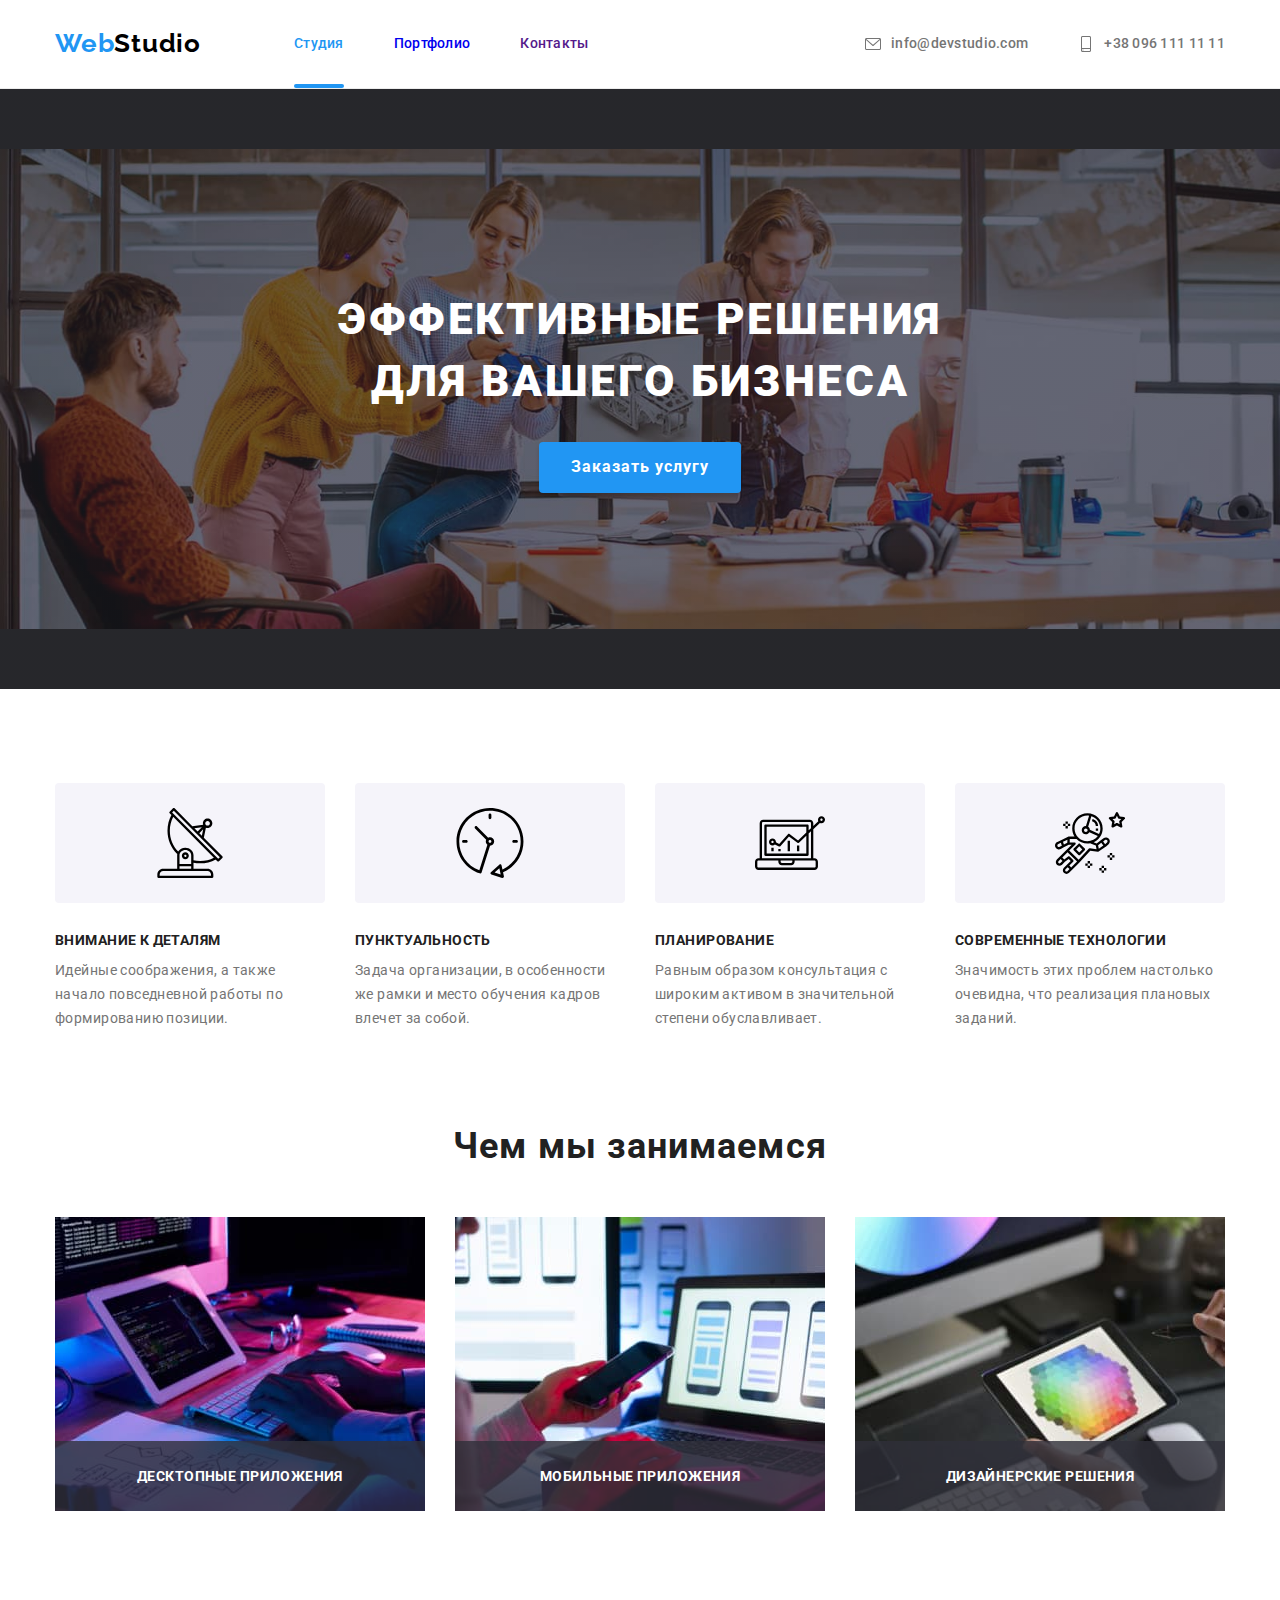
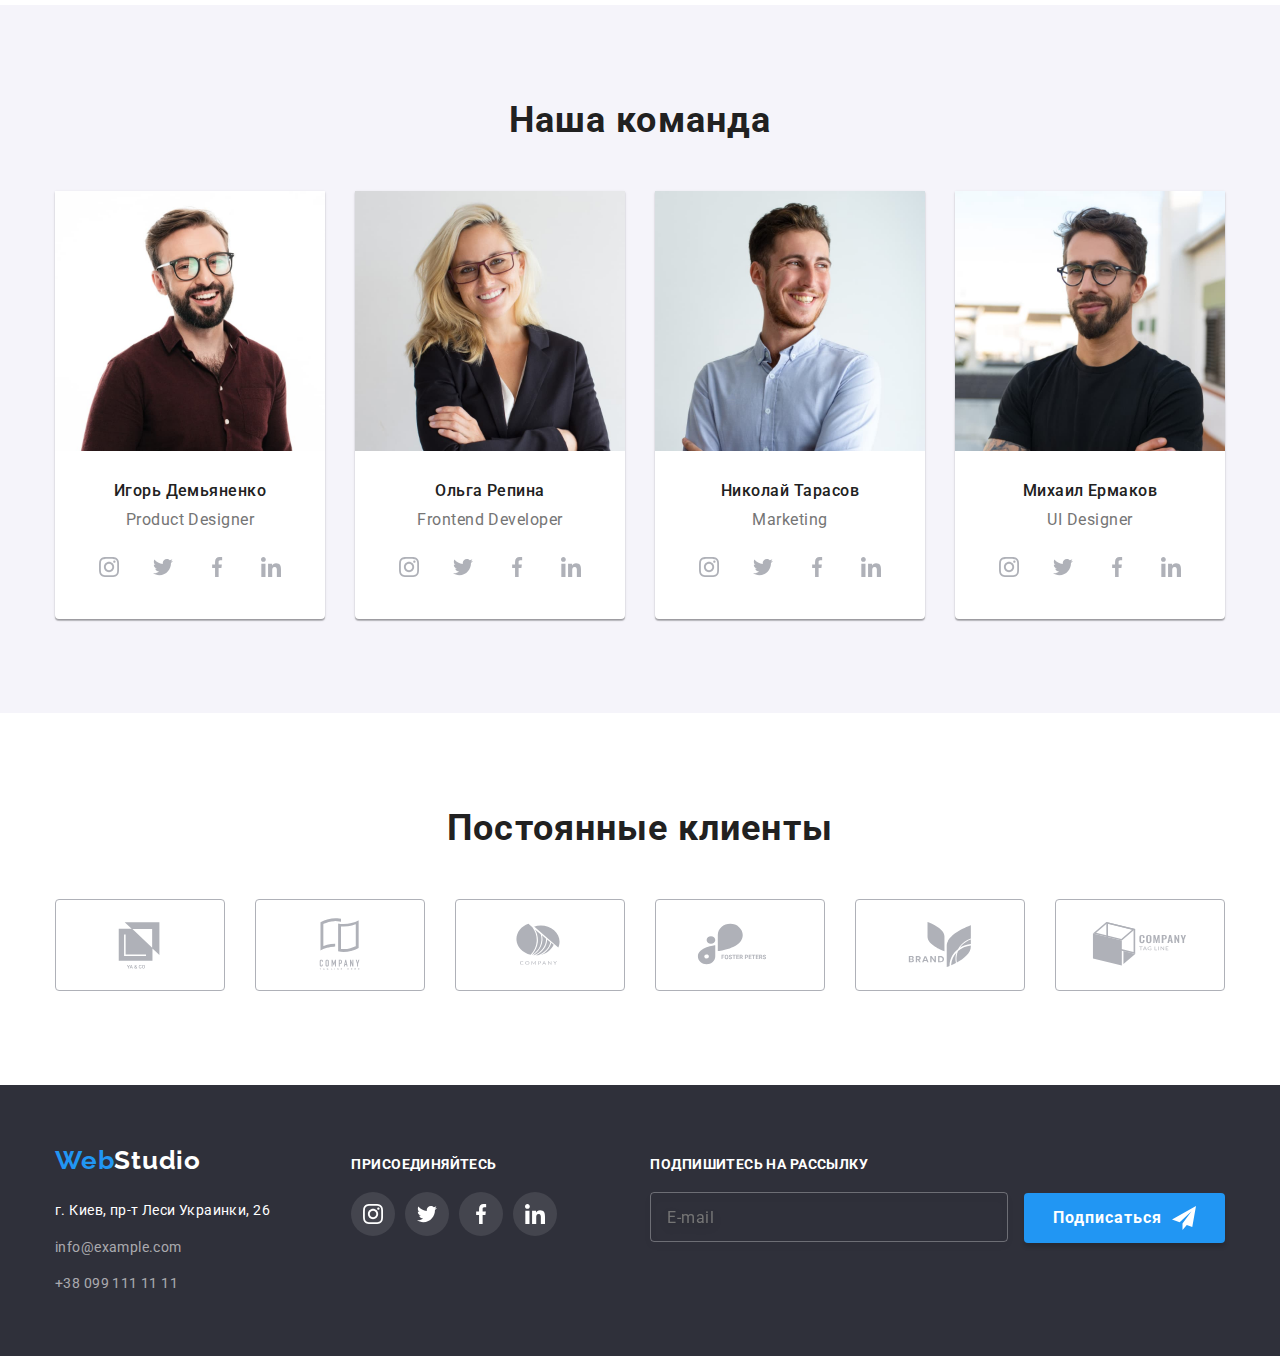
==== commit 855d2f31: "fix bags" ====
--- a/index.html
+++ b/index.html
@@ -80,55 +80,55 @@
 
     <section class="section">
       <div class="container">
-        <h2 class="visually-hidden">Наши преимущества</h2>
-        <ul class="advantages__list">
+        <h2 class="section__title visually-hidden">Наши преимущества</h2>
+        <ul class="advantages">
           <li class="advantages__item">
-            <div class="advantages__svg">
-              <svg class="advantages__svg-icon">
+            <div class="advantages__bg">
+              <svg class="advantages__icon">
                 <use href="./images/icons.svg#icon-antenna"></use>
               </svg>
             </div>
             <h3 class="advantages__title">Внимание к деталям</h3>
-            <p class="advantages__content">
+            <p class="advantages__text">
               Идейные соображения, а также начало повседневной работы по
               формированию позиции.
             </p>
           </li>
 
           <li class="advantages__item">
-            <div class="advantages__svg">
-              <svg class="advantages__svg-icon">
+            <div class="advantages__bg">
+              <svg class="advantages__icon">
                 <use href="./images/icons.svg#icon-clock"></use>
               </svg>
             </div>
             <h3 class="advantages__title">Пунктуальность</h3>
-            <p class="advantages__content">
+            <p class="advantages__text">
               Задача организации, в особенности же рамки и место обучения
               кадров влечет за собой.
             </p>
           </li>
 
           <li class="advantages__item">
-            <div class="advantages__svg">
-              <svg class="advantages__svg-icon">
+            <div class="advantages__bg">
+              <svg class="advantages__icon">
                 <use href="./images/icons.svg#icon-diagram"></use>
               </svg>
             </div>
             <h3 class="advantages__title">Планирование</h3>
-            <p class="advantages__content">
+            <p class="advantages__text">
               Равным образом консультация с широким активом в значительной
               степени обуславливает.
             </p>
           </li>
 
           <li class="advantages__item">
-            <div class="advantages__svg">
-              <svg class="advantages__svg-icon">
+            <div class="advantages__bg">
+              <svg class="advantages__icon">
                 <use href="./images/icons.svg#icon-astronaut"></use>
               </svg>
             </div>
             <h3 class="advantages__title">Современные технологии</h3>
-            <p class="advantages__content">
+            <p class="advantages__text">
               Значимость этих проблем настолько очевидна, что реализация
               плановых заданий.
             </p>
@@ -139,10 +139,10 @@
 
     <!--Секция чем мы занимаемся-->
 
-    <section class="services section">
+    <section class="section section--no-padding-top">
       <div class="container">
-        <h2 class="title-services">Чем мы занимаемся</h2>
-        <ul class="services__list">
+        <h2 class="section__title">Чем мы занимаемся</h2>
+        <ul class="services">
           <li class="services__item">
             <img src="./images/service1.jpg" alt="Пишем код" width="370" />
             <p class="services__disr">Десктопные приложения</p>
@@ -160,40 +160,41 @@
     </section>
 
     <!--Секция наша команда-->
-    <section class="team section">
+    <section class="section section--other-bg">
       <div class="container">
-        <h2 class="team-title">Наша команда</h2>
-        <ul class="team__list">
+        <h2 class="section__title">Наша команда</h2>
+        <ul class="team">
           <li class="team__item">
-            <img class="team__image img" src="./images/team1.jpg" alt="Игорь Демьяненко" width="270" />
-            <div class="team__name-position">
-              <h3 class="team__name">Игорь Демьяненко</h3>
-              <p class="team__position">Product Designer</p>
-              <ul class="team-social-icons__list">
-                <li class="team-social-icon__link-svg">
-                  <a href="https://www.instagram.com/" class="team-social-icon__link" target="_blank">
-                    <svg class="team-social__icon">
+            <img class="team__image" src="./images/team1.jpg" alt="Игорь Демьяненко" width="270" />
+            <div class="team__box">
+              <h3 class="team__title">Игорь Демьяненко</h3>
+              <p class="team__text">Product Designer</p>
+
+              <ul class="social-team">
+                <li class="social-team__item">
+                  <a href="https://www.instagram.com/" class="social-team__link" target="_blank">
+                    <svg class="social-team__icon">
                       <use href="./images/icons.svg#icon-instagram"></use>
                     </svg>
                   </a>
                 </li>
-                <li class="team-social-icon__link-svg">
-                  <a href="https://twitter.com/?lang=ru" class="team-social-icon__link" target="_blank">
-                    <svg class="team-social__icon">
+                <li class="social-team__item">
+                  <a href="https://twitter.com/?lang=ru" class="social-team__link" target="_blank">
+                    <svg class="social-team__icon">
                       <use href="./images/icons.svg#icon-twitter"></use>
                     </svg>
                   </a>
                 </li>
-                <li class="team-social-icon__link-svg">
-                  <a href="https://www.facebook.com/" class="team-social-icon__link" target="_blank">
-                    <svg class="team-social__icon">
+                <li class="social-team__item">
+                  <a href="https://www.facebook.com/" class="social-team__link" target="_blank">
+                    <svg class="social-team__icon">
                       <use href="./images/icons.svg#icon-facebook"></use>
                     </svg>
                   </a>
                 </li>
-                <li class="team-social-icon__link-svg">
-                  <a href="https://www.linkedin.com/" class="team-social-icon__link" target="_blank">
-                    <svg class="team-social__icon">
+                <li class="social-team__item">
+                  <a href="https://www.linkedin.com/" class="social-team__link" target="_blank">
+                    <svg class="social-team__icon">
                       <use href="./images/icons.svg#icon-linkedin"></use>
                     </svg>
                   </a>
@@ -203,35 +204,36 @@
           </li>
 
           <li class="team__item">
-            <img class="team__image img" src="./images/team2.jpg" alt="Ольга Репина" width="270" />
-            <div class="team__name-position">
-              <h3 class="team__name">Ольга Репина</h3>
-              <p class="team__position">Frontend Developer</p>
-              <ul class="team-social-icons__list">
-                <li class="team-social-icon__link-svg">
-                  <a href="https://www.instagram.com/" class="team-social-icon__link" target="_blank">
-                    <svg class="team-social__icon">
+            <img class="team__image" src="./images/team2.jpg" alt="Ольга Репина" width="270" />
+            <div class="team__box">
+              <h3 class="team__title">Ольга Репина</h3>
+              <p class="team__text">Frontend Developer</p>
+
+              <ul class="social-team">
+                <li class="social-team__item">
+                  <a href="https://www.instagram.com/" class="social-team__link" target="_blank">
+                    <svg class="social-team__icon">
                       <use href="./images/icons.svg#icon-instagram"></use>
                     </svg>
                   </a>
                 </li>
-                <li class="team-social-icon__link-svg">
-                  <a href="https://twitter.com/?lang=ru" class="team-social-icon__link" target="_blank">
-                    <svg class="team-social__icon">
+                <li class="social-team__item">
+                  <a href="https://twitter.com/?lang=ru" class="social-team__link" target="_blank">
+                    <svg class="social-team__icon">
                       <use href="./images/icons.svg#icon-twitter"></use>
                     </svg>
                   </a>
                 </li>
-                <li class="team-social-icon__link-svg">
-                  <a href="https://www.facebook.com/" class="team-social-icon__link" target="_blank">
-                    <svg class="team-social__icon">
+                <li class="social-team__item">
+                  <a href="https://www.facebook.com/" class="social-team__link" target="_blank">
+                    <svg class="social-team__icon">
                       <use href="./images/icons.svg#icon-facebook"></use>
                     </svg>
                   </a>
                 </li>
-                <li class="team-social-icon__link-svg">
-                  <a href="https://www.linkedin.com/" class="team-social-icon__link" target="_blank">
-                    <svg class="team-social__icon">
+                <li class="social-team__item">
+                  <a href="https://www.linkedin.com/" class="social-team__link" target="_blank">
+                    <svg class="social-team__icon">
                       <use href="./images/icons.svg#icon-linkedin"></use>
                     </svg>
                   </a>
@@ -241,35 +243,36 @@
           </li>
 
           <li class="team__item">
-            <img class="team__image img" src="./images/team3.jpg" alt="Николай Тарасов" width="270" />
-            <div class="team__name-position">
-              <h3 class="team__name">Николай Тарасов</h3>
-              <p class="team__position">Marketing</p>
-              <ul class="team-social-icons__list">
-                <li class="team-social-icon__link-svg">
-                  <a href="https://www.instagram.com/" class="team-social-icon__link" target="_blank">
-                    <svg class="team-social__icon">
+            <img class="team__image" src="./images/team3.jpg" alt="Николай Тарасов" width="270" />
+            <div class="team__box">
+              <h3 class="team__title">Николай Тарасов</h3>
+              <p class="team__text">Marketing</p>
+
+              <ul class="social-team">
+                <li class="social-team__item">
+                  <a href="https://www.instagram.com/" class="social-team__link" target="_blank">
+                    <svg class="social-team__icon">
                       <use href="./images/icons.svg#icon-instagram"></use>
                     </svg>
                   </a>
                 </li>
-                <li class="team-social-icon__link-svg">
-                  <a href="https://twitter.com/?lang=ru" class="team-social-icon__link" target="_blank">
-                    <svg class="team-social__icon">
+                <li class="social-team__item">
+                  <a href="https://twitter.com/?lang=ru" class="social-team__link" target="_blank">
+                    <svg class="social-team__icon">
                       <use href="./images/icons.svg#icon-twitter"></use>
                     </svg>
                   </a>
                 </li>
-                <li class="team-social-icon__link-svg">
-                  <a href="https://www.facebook.com/" class="team-social-icon__link" target="_blank">
-                    <svg class="team-social__icon">
+                <li class="social-team__item">
+                  <a href="https://www.facebook.com/" class="social-team__link" target="_blank">
+                    <svg class="social-team__icon">
                       <use href="./images/icons.svg#icon-facebook"></use>
                     </svg>
                   </a>
                 </li>
-                <li class="team-social-icon__link-svg">
-                  <a href="https://www.linkedin.com/" class="team-social-icon__link" target="_blank">
-                    <svg class="team-social__icon">
+                <li class="social-team__item">
+                  <a href="https://www.linkedin.com/" class="social-team__link" target="_blank">
+                    <svg class="social-team__icon">
                       <use href="./images/icons.svg#icon-linkedin"></use>
                     </svg>
                   </a>
@@ -279,35 +282,36 @@
           </li>
 
           <li class="team__item">
-            <img class="team__image img" src="./images/team4.jpg" alt="Михаил Ермаков" width="270" />
-            <div class="team__name-position">
-              <h3 class="team__name">Михаил Ермаков</h3>
-              <p class="team__position">UI Designer</p>
-              <ul class="team-social-icons__list">
-                <li class="team-social-icon__link-svg">
-                  <a href="https://www.instagram.com/" class="team-social-icon__link" target="_blank">
-                    <svg class="team-social__icon">
+            <img class="team__image" src="./images/team4.jpg" alt="Михаил Ермаков" width="270" />
+            <div class="team__box">
+              <h3 class="team__title">Михаил Ермаков</h3>
+              <p class="team__text">UI Designer</p>
+
+              <ul class="social-team">
+                <li class="social-team__item">
+                  <a href="https://www.instagram.com/" class="social-team__link" target="_blank">
+                    <svg class="social-team__icon">
                       <use href="./images/icons.svg#icon-instagram"></use>
                     </svg>
                   </a>
                 </li>
-                <li class="team-social-icon__link-svg">
-                  <a href="https://twitter.com/?lang=ru" class="team-social-icon__link" target="_blank">
-                    <svg class="team-social__icon">
+                <li class="social-team__item">
+                  <a href="https://twitter.com/?lang=ru" class="social-team__link" target="_blank">
+                    <svg class="social-team__icon">
                       <use href="./images/icons.svg#icon-twitter"></use>
                     </svg>
                   </a>
                 </li>
-                <li class="team-social-icon__link-svg">
-                  <a href="https://www.facebook.com/" class="team-social-icon__link" target="_blank">
-                    <svg class="team-social__icon">
+                <li class="social-team__item">
+                  <a href="https://www.facebook.com/" class="social-team__link" target="_blank">
+                    <svg class="social-team__icon">
                       <use href="./images/icons.svg#icon-facebook"></use>
                     </svg>
                   </a>
                 </li>
-                <li class="team-social-icon__link-svg">
-                  <a href="https://www.linkedin.com/" class="team-social-icon__link" target="_blank">
-                    <svg class="team-social__icon">
+                <li class="social-team__item">
+                  <a href="https://www.linkedin.com/" class="social-team__link" target="_blank">
+                    <svg class="social-team__icon">
                       <use href="./images/icons.svg#icon-linkedin"></use>
                     </svg>
                   </a>
@@ -321,8 +325,8 @@
 
     <section class="section">
       <div class="container">
-        <h2 class="clients__title">Постоянные клиенты</h2>
-        <ul class="clients__list">
+        <h2 class="section__title">Постоянные клиенты</h2>
+        <ul class="clients">
           <li class="clients__item">
             <a href="" class="clients__link">
               <svg class="clients__icon">
--- a/css/main.min.css
+++ b/css/main.min.css
@@ -1 +1 @@
-/*! modern-normalize v1.1.0 | MIT License | https://github.com/sindresorhus/modern-normalize */*,::before,::after{-webkit-box-sizing:border-box;box-sizing:border-box}html{line-height:1.15;-webkit-text-size-adjust:100%;-moz-tab-size:4;-o-tab-size:4;tab-size:4}body{margin:0;font-family:system-ui,-apple-system,"Segoe UI",Roboto,Helvetica,Arial,sans-serif,"Apple Color Emoji","Segoe UI Emoji"}hr{height:0;color:inherit}abbr[title]{-webkit-text-decoration:underline dotted;text-decoration:underline dotted}b,strong{font-weight:bolder}code,kbd,samp,pre{font-family:ui-monospace,SFMono-Regular,Consolas,"Liberation Mono",Menlo,monospace;font-size:1em}small{font-size:80%}sub,sup{font-size:75%;line-height:0;position:relative;vertical-align:baseline}sub{bottom:-0.25em}sup{top:-0.5em}table{text-indent:0;border-color:inherit}button,input,optgroup,select,textarea{font-family:inherit;font-size:100%;line-height:1.15;margin:0}button,select{text-transform:none}button,[type=button],[type=reset],[type=submit]{-webkit-appearance:button}::-moz-focus-inner{border-style:none;padding:0}:-moz-focusring{outline:1px dotted ButtonText}:-moz-ui-invalid{box-shadow:none}legend{padding:0}progress{vertical-align:baseline}::-webkit-inner-spin-button,::-webkit-outer-spin-button{height:auto}[type=search]{-webkit-appearance:textfield;outline-offset:-2px}::-webkit-search-decoration{-webkit-appearance:none}::-webkit-file-upload-button{-webkit-appearance:button;font:inherit}summary{display:list-item}body{font-family:"Roboto",sans-serif;line-height:1.71;color:#757575;margin:0}.container{width:1200px;margin-left:auto;margin-right:auto;padding-left:15px;padding-right:15px}.section{padding-top:94px;padding-bottom:94px}a{text-decoration:none}ul{list-style:none}h1,h2,h3,h4,h5,h6,ul,p{margin:0;padding:0}img{display:block;max-width:100%;height:auto}.visually-hidden{position:absolute;width:1px;height:1px;margin:-1px;border:0;padding:0;white-space:nowrap;-webkit-clip-path:inset(100%);clip-path:inset(100%);clip:rect(0 0 0 0);overflow:hidden}.logo{font-family:"Raleway",sans-serif;font-weight:700;font-size:26px;line-height:1.2;letter-spacing:.03em;color:#000}.logo-header{margin-right:93px}.logo-footer{display:block;margin-bottom:20px;color:#fff}.logo__decor{color:#2196f3}.header{border-bottom:1px solid #ececec}.header__container{display:-webkit-box;display:-ms-flexbox;display:flex;-webkit-box-pack:justify;-ms-flex-pack:justify;justify-content:space-between;-webkit-box-align:center;-ms-flex-align:center;align-items:center}.navigation{display:-webkit-box;display:-ms-flexbox;display:flex;-webkit-box-align:center;-ms-flex-align:center;align-items:center}.list-nav{display:-webkit-box;display:-ms-flexbox;display:flex}.list-nav__item{margin-right:50px;position:relative}.list-nav__item:last-child{margin-right:0}.list-nav__link{font-weight:500;font-size:14px;letter-spacing:.02em;padding-top:32px;padding-bottom:32px;display:block;-webkit-transition:color 250ms cubic-bezier(0.4, 0, 0.2, 1);transition:color 250ms cubic-bezier(0.4, 0, 0.2, 1)}.list-nav__link:hover,.list-nav__link:focus{color:#2196f3}.list-contact{display:-webkit-box;display:-ms-flexbox;display:flex}.list-contact__email{margin-right:50px}.list-contact__link{color:#757575;font-weight:500;font-size:14px;letter-spacing:.02em;padding-top:32px;padding-bottom:32px;display:-webkit-inline-box;display:-ms-inline-flexbox;display:inline-flex;-webkit-box-align:center;-ms-flex-align:center;align-items:center;-webkit-transition:color 250ms cubic-bezier(0.4, 0, 0.2, 1);transition:color 250ms cubic-bezier(0.4, 0, 0.2, 1)}.list-contact__icon{width:16px;height:16px;fill:currentColor;margin-right:10px}.list-contact__link:hover,.list-contact__link:focus{color:#2196f3}.list-nav__link--active-page{color:#2196f3}.list-nav__link--active-page::after{content:"";width:100%;height:4px;background:#2196f3;color:#2196f3;border-radius:2px;position:absolute;bottom:0;left:0;opacity:1;-webkit-transition:opacity 250ms cubic-bezier(0.4, 0, 0.2, 1);transition:opacity 250ms cubic-bezier(0.4, 0, 0.2, 1)}.hero{padding-top:200px;padding-bottom:200px;text-align:center;max-width:1600px;height:600px;margin-right:auto;margin-left:auto;background:-webkit-gradient(linear, left bottom, left top, from(rgba(47, 48, 58, 0.4)), to(rgba(47, 48, 58, 0.4))),url(../images/hero.jpg);background:linear-gradient(0deg, rgba(47, 48, 58, 0.4), rgba(47, 48, 58, 0.4)),url(../images/hero.jpg);background-color:#212121;background-repeat:no-repeat;background-size:contain;background-position:center}.hero__title{font-weight:900;font-size:44px;line-height:1.4;letter-spacing:.06em;text-transform:uppercase;color:#fff;width:696px;margin-left:auto;margin-right:auto;margin-bottom:30px}.hero__button{font-weight:700;font-size:16px;line-height:1.9;letter-spacing:.06em;padding:10px 32px;background-color:#2196f3;color:#fff;border:none;cursor:pointer;-webkit-box-shadow:0px 4px 4px rgba(0,0,0,.15);box-shadow:0px 4px 4px rgba(0,0,0,.15);border-radius:4px}.hero__button:hover{background:#188ce8}.backdrop{position:fixed;top:0;left:0;width:100%;height:100%;background:rgba(0,0,0,.2);z-index:1;-webkit-transition:opacity 250ms cubic-bezier(0.4, 0, 0.2, 1),visibility 250ms cubic-bezier(0.4, 0, 0.2, 1);transition:opacity 250ms cubic-bezier(0.4, 0, 0.2, 1),visibility 250ms cubic-bezier(0.4, 0, 0.2, 1)}.backdrop.is-hidden{opacity:0;pointer-events:none;visibility:hidden}.modal{position:absolute;top:50%;left:50%;-webkit-transform:translate(-50%, -50%);transform:translate(-50%, -50%);margin:0;padding:0;height:581px;width:528px;background-color:#fff;background:#fff;-webkit-box-shadow:0px 1px 3px rgba(0,0,0,.12),0px 1px 1px rgba(0,0,0,.14),0px 2px 1px rgba(0,0,0,.2);box-shadow:0px 1px 3px rgba(0,0,0,.12),0px 1px 1px rgba(0,0,0,.14),0px 2px 1px rgba(0,0,0,.2);border-radius:4px}.modal__btn{position:absolute;top:8px;left:490px;display:-webkit-box;display:-ms-flexbox;display:flex;-webkit-box-align:center;-ms-flex-align:center;align-items:center;-webkit-box-pack:center;-ms-flex-pack:center;justify-content:center;width:30px;height:30px;background:#fff;border:1px solid rgba(0,0,0,.1);border-radius:50%;cursor:pointer}.modal__icon{width:18px;height:18px;-webkit-transition:fill 250ms cubic-bezier(0.4, 0, 0.2, 1);transition:fill 250ms cubic-bezier(0.4, 0, 0.2, 1)}.modal__icon:hover,.modal__icon:focus{fill:#2196f3}.modal-form{font-weight:700;font-size:20px;line-height:1.15;letter-spacing:.03em;color:#212121;padding:40px}.modal-form__title{font-weight:700;font-size:20px;line-height:23px;letter-spacing:.03em;text-align:center;color:#212121;margin-bottom:12px}.form-group{margin-bottom:20px;display:block;line-height:1.16}.form-group__field{display:block;margin-bottom:10px;line-height:1.16}.form-group__field:last-child{display:block;margin-bottom:0}.form-group__name{display:block;font-weight:400;font-size:12px;line-height:1.16;letter-spacing:.01em;color:#757575;margin-bottom:4px}.form-group__icon-box{position:relative;fill:#000}.form-group__input{display:inline-block;border:1px solid rgba(33,33,33,.2);border-radius:4px;width:100%;height:40px;padding-left:40px;font-weight:400;font-size:12px;line-height:1.16;letter-spacing:.01em;color:#000;-webkit-transition:border-color 250ms cubic-bezier(0.4, 0, 0.2, 1),outline 250ms cubic-bezier(0.4, 0, 0.2, 1);transition:border-color 250ms cubic-bezier(0.4, 0, 0.2, 1),outline 250ms cubic-bezier(0.4, 0, 0.2, 1)}.form-group__input:focus~.form-group__icon{fill:#2196f3}.form-group__input:focus{border-color:#2196f3;outline:#2196f3}.form-group__icon{position:absolute;top:50%;left:12px;width:18px;height:18px;fill:#000;-webkit-transform:translateY(-50%);transform:translateY(-50%);-webkit-transition:fill 250ms cubic-bezier(0.4, 0, 0.2, 1);transition:fill 250ms cubic-bezier(0.4, 0, 0.2, 1)}.form-group__textarea{display:block;border:1px solid rgba(33,33,33,.2);border-radius:4px;width:100%;height:120px;padding-top:12px;padding-bottom:12px;padding-left:16px;padding-right:16px;width:100%;resize:none;font-weight:400;font-size:12px;line-height:1.16;letter-spacing:.01em;color:#000;-webkit-transition:border-color 250ms cubic-bezier(0.4, 0, 0.2, 1),outline 250ms cubic-bezier(0.4, 0, 0.2, 1);transition:border-color 250ms cubic-bezier(0.4, 0, 0.2, 1),outline 250ms cubic-bezier(0.4, 0, 0.2, 1)}.form-group__textarea:focus{border-color:#2196f3;outline:#2196f3}.agreement{display:-webkit-box;display:-ms-flexbox;display:flex;-webkit-box-align:center;-ms-flex-align:center;align-items:center;-webkit-box-pack:center;-ms-flex-pack:center;justify-content:center;margin-bottom:30px}.agreement__input{position:absolute;width:1px;height:1px;margin:-1px;border:0;padding:0;clip:rect(0 0 0 0);overflow:hidden}.agreement__input:checked~.agreement__span .agreement__icon{opacity:1;-webkit-transition:opacity 250ms cubic-bezier(0.4, 0, 0.2, 1);transition:opacity 250ms cubic-bezier(0.4, 0, 0.2, 1);border:1px solid #2196f3;border-radius:3px}.agreement__input:checked+.agreement__span{border:none}.agreement__span{border:1.5px solid #000;border-radius:3px;width:15px;height:15px;position:relative}.agreement__icon{position:absolute;top:0;left:0;width:inherit;height:inherit;opacity:0}.agreement__discr{display:block;font-weight:400;font-size:14px;line-height:1.71;letter-spacing:.03em;color:#757575;margin-left:7px}.agreement__terms{color:#2196f3}.agreement__btn{display:block;margin:0 auto;padding-top:10px;padding-bottom:10px;padding-left:55px;padding-right:55px;cursor:pointer;background:#188ce8;-webkit-box-shadow:0px 4px 4px rgba(0,0,0,.15);box-shadow:0px 4px 4px rgba(0,0,0,.15);border:none;border-radius:4px;font-weight:700;font-size:16px;line-height:1.88;letter-spacing:.06em;color:#fff}.advantages__list{display:-webkit-box;display:-ms-flexbox;display:flex}.advantages__item{width:270px;margin-right:30px}.advantages__item:last-child{margin-right:0}.advantages__svg{background-color:#f5f4fa;height:120px;margin-bottom:30px;border-radius:4px;display:-webkit-box;display:-ms-flexbox;display:flex;-webkit-box-align:center;-ms-flex-align:center;align-items:center;-webkit-box-pack:center;-ms-flex-pack:center;justify-content:center}.advantages__svg-icon{width:70px;height:70px}.advantages__title{font-size:14px;font-weight:700;line-height:1.14;letter-spacing:.03em;text-transform:uppercase;color:#212121;margin-bottom:10px}.advantages__content{letter-spacing:.03em;color:#757575;font-size:14px}.services{padding-top:0;z-index:0}.title-services{font-weight:700;font-size:36px;line-height:1.17;text-align:center;letter-spacing:.03em;color:#212121;margin-bottom:50px}.services__list{display:-webkit-box;display:-ms-flexbox;display:flex}.services__item{margin-right:30px;position:relative}.services__item:last-child{margin-right:0}.services__disr{display:-webkit-box;display:-ms-flexbox;display:flex;-webkit-box-align:center;-ms-flex-align:center;align-items:center;-webkit-box-pack:center;-ms-flex-pack:center;justify-content:center;position:absolute;bottom:0;width:100%;height:70px;background:rgba(47,48,58,.8);font-weight:700;font-size:14px;line-height:16px;letter-spacing:.03em;text-transform:uppercase;color:#fff}.team{background-color:#f5f4fa}.team__list{display:-webkit-box;display:-ms-flexbox;display:flex}.team__item{margin-right:30px;-webkit-box-shadow:0px 1px 3px rgba(0,0,0,.12),0px 1px 1px rgba(0,0,0,.14),0px 2px 1px rgba(0,0,0,.2);box-shadow:0px 1px 3px rgba(0,0,0,.12),0px 1px 1px rgba(0,0,0,.14),0px 2px 1px rgba(0,0,0,.2);border-radius:0px 0px 4px 4px;background-color:#fff}.team__item:last-child{margin-right:0}.team__name-position{padding-top:30px;padding-bottom:30px}.team__item .team__name{font-weight:500;font-size:16px;line-height:1.19;letter-spacing:.03em;color:#212121;text-align:center;margin-bottom:10px}.team__item .team__position{font-size:16px;line-height:1.19;letter-spacing:.03em;color:#757575;text-align:center;margin-bottom:16px}.team-title{font-weight:700;font-size:36px;line-height:1.17;text-align:center;letter-spacing:.03em;color:#212121;margin-bottom:50px}.team-social-icons__list{display:-webkit-box;display:-ms-flexbox;display:flex;-webkit-box-pack:center;-ms-flex-pack:center;justify-content:center}.team-social-icon__link-svg{margin-right:10px}.team-social-icon__link-svg:last-child{margin-right:0}.team-social-icon__link{width:44px;height:44px;border:none;border-radius:50%;padding:0;display:-webkit-inline-box;display:-ms-inline-flexbox;display:inline-flex;-webkit-box-align:center;-ms-flex-align:center;align-items:center;-webkit-box-pack:center;-ms-flex-pack:center;justify-content:center;color:#afb1b8;background-color:#fff;-webkit-transition:background-color 250ms cubic-bezier(0.4, 0, 0.2, 1),color 250ms cubic-bezier(0.4, 0, 0.2, 1),fill 250ms cubic-bezier(0.4, 0, 0.2, 1);transition:background-color 250ms cubic-bezier(0.4, 0, 0.2, 1),color 250ms cubic-bezier(0.4, 0, 0.2, 1),fill 250ms cubic-bezier(0.4, 0, 0.2, 1)}.team-social-icon__link:hover,.team-social-icon__link:focus{background-color:#2196f3;color:#fff}.team-social__icon{fill:currentColor;width:20px;height:20px}.clients__title{font-weight:700;font-size:36px;line-height:1.16;text-align:center;letter-spacing:.03em;color:#212121;margin-bottom:50px}.clients__list{display:-webkit-box;display:-ms-flexbox;display:flex;-webkit-box-align:center;-ms-flex-align:center;align-items:center;-webkit-box-pack:center;-ms-flex-pack:center;justify-content:center}.clients__item{margin-right:30px}.clients__item:last-child{margin-right:0}.clients__link{width:170px;height:92px;color:#afb1b8;border:1px solid #afb1b8;border-radius:4px;display:-webkit-box;display:-ms-flexbox;display:flex;-webkit-box-align:center;-ms-flex-align:center;align-items:center;-webkit-box-pack:center;-ms-flex-pack:center;justify-content:center;-webkit-transition:color 250ms cubic-bezier(0.4, 0, 0.2, 1),border 250ms cubic-bezier(0.4, 0, 0.2, 1);transition:color 250ms cubic-bezier(0.4, 0, 0.2, 1),border 250ms cubic-bezier(0.4, 0, 0.2, 1)}.clients__link:hover,.clients__link:focus{border:1px solid #2196f3;color:#2196f3}.clients__icon{width:106px;height:60px;fill:currentColor}.clients__icon:hover,.clients__icon:focus{fill:#2196f3}.filter__list{display:-webkit-box;display:-ms-flexbox;display:flex;-webkit-box-align:center;-ms-flex-align:center;align-items:center;-webkit-box-pack:center;-ms-flex-pack:center;justify-content:center;margin-bottom:50px}.filter__btn{font-weight:500;font-size:16px;line-height:1.62;text-align:center;letter-spacing:.03em;color:#212121;border:none;background-color:#f5f4fa;padding:6px 22px;cursor:pointer;border-radius:4px;-webkit-transition:background-color 250ms cubic-bezier(0.4, 0, 0.2, 1),color 250ms cubic-bezier(0.4, 0, 0.2, 1),-webkit-box-shadow 250ms cubic-bezier(0.4, 0, 0.2, 1),-webkit-box-shadow 250ms cubic-bezier(0.4, 0, 0.2, 1);transition:background-color 250ms cubic-bezier(0.4, 0, 0.2, 1),color 250ms cubic-bezier(0.4, 0, 0.2, 1),-webkit-box-shadow 250ms cubic-bezier(0.4, 0, 0.2, 1),-webkit-box-shadow 250ms cubic-bezier(0.4, 0, 0.2, 1);transition:background-color 250ms cubic-bezier(0.4, 0, 0.2, 1),color 250ms cubic-bezier(0.4, 0, 0.2, 1),box-shadow 250ms cubic-bezier(0.4, 0, 0.2, 1),box-shadow 250ms cubic-bezier(0.4, 0, 0.2, 1);transition:background-color 250ms cubic-bezier(0.4, 0, 0.2, 1),color 250ms cubic-bezier(0.4, 0, 0.2, 1),box-shadow 250ms cubic-bezier(0.4, 0, 0.2, 1),box-shadow 250ms cubic-bezier(0.4, 0, 0.2, 1),-webkit-box-shadow 250ms cubic-bezier(0.4, 0, 0.2, 1),-webkit-box-shadow 250ms cubic-bezier(0.4, 0, 0.2, 1)}.filter__btn:hover,.filter__btn:focus{background-color:#2196f3;color:#fff;-webkit-box-shadow:0px 3px 1px rgba(0,0,0,.1),0px 1px 2px rgba(0,0,0,.08),0px 2px 2px rgba(0,0,0,.12);box-shadow:0px 3px 1px rgba(0,0,0,.1),0px 1px 2px rgba(0,0,0,.08),0px 2px 2px rgba(0,0,0,.12)}.filter__item{margin-right:8px}.filter__item:last-of-type{margin-right:0}.cards__list{display:-webkit-box;display:-ms-flexbox;display:flex;-ms-flex-wrap:wrap;flex-wrap:wrap;-webkit-box-pack:center;-ms-flex-pack:center;justify-content:center;background:#fff}.cards__item{margin-right:30px;margin-bottom:30px}.cards__item-img-discr{position:relative;overflow:hidden}.cards__item-discr{position:absolute;display:block;content:"";width:100%;height:100%;background-color:rgba(33,150,243,.9);font-weight:400;font-size:18px;line-height:1.56;letter-spacing:.03em;color:#fff;padding-top:63px;padding-bottom:63px;padding-left:24px;padding-right:24px;-webkit-transform:translateY(100%);transform:translateY(100%);-webkit-transition:-webkit-transform 250ms cubic-bezier(0.4, 0, 0.2, 1);transition:-webkit-transform 250ms cubic-bezier(0.4, 0, 0.2, 1);transition:transform 250ms cubic-bezier(0.4, 0, 0.2, 1);transition:transform 250ms cubic-bezier(0.4, 0, 0.2, 1), -webkit-transform 250ms cubic-bezier(0.4, 0, 0.2, 1)}.cards__item:nth-child(3n+3){margin-right:0}.cards__item:nth-last-child(-n+3){margin-bottom:0}.cards__item-title{font-weight:700;font-size:18px;line-height:2;letter-spacing:.06em;color:#212121;margin-bottom:4px}.cards__item-type{font-size:16px;line-height:1.87;letter-spacing:.03em;color:#757575}.card-link{-webkit-transition:-webkit-box-shadow 250ms cubic-bezier(0.4, 0, 0.2, 1);transition:-webkit-box-shadow 250ms cubic-bezier(0.4, 0, 0.2, 1);transition:box-shadow 250ms cubic-bezier(0.4, 0, 0.2, 1);transition:box-shadow 250ms cubic-bezier(0.4, 0, 0.2, 1), -webkit-box-shadow 250ms cubic-bezier(0.4, 0, 0.2, 1)}.card-link:hover,.card-link:focus{-webkit-box-shadow:0px 1px 1px rgba(0,0,0,.12),0px 4px 4px rgba(0,0,0,.06),1px 4px 6px rgba(0,0,0,.16);box-shadow:0px 1px 1px rgba(0,0,0,.12),0px 4px 4px rgba(0,0,0,.06),1px 4px 6px rgba(0,0,0,.16);display:block}.card-link:hover .cards__item-discr,.card-link:focus .cards__item-discr{-webkit-transform:translateY(0);transform:translateY(0)}.card__item-content{padding-top:20px;padding-bottom:20px;padding-left:24px;padding-right:24px;border-left:1px solid #eee;border-right:1px solid #eee;border-bottom:1px solid #eee}.footer{background-color:#2f303a;padding-top:60px;padding-bottom:60px}.footer__content{-webkit-box-flex:1;-ms-flex-positive:1;flex-grow:1;margin-right:70px}.content-container{display:-webkit-box;display:-ms-flexbox;display:flex;-webkit-box-align:baseline;-ms-flex-align:baseline;align-items:baseline}.address-list__item{margin-bottom:9px}.address-list__link{color:#fff;letter-spacing:.03em;font-style:normal;text-decoration:none;font-size:14px;line-height:1.71}.address-list__email,.address-list__tel{color:rgba(255,255,255,.6);letter-spacing:.03em;font-style:normal;font-size:14px;line-height:1.71}.address-list__item:last-child{margin-bottom:0}.socials{margin-right:93px}.socials__text{font-weight:700;font-size:14px;line-height:16px;letter-spacing:.03em;text-transform:uppercase;color:#fff;margin-bottom:20px}.socials__list{display:-webkit-box;display:-ms-flexbox;display:flex;-webkit-box-align:center;-ms-flex-align:center;align-items:center;-webkit-box-pack:center;-ms-flex-pack:center;justify-content:center}.socials__item{margin-right:10px}.socials__link{width:44px;height:44px;border:none;border-radius:50%;padding:0;display:-webkit-inline-box;display:-ms-inline-flexbox;display:inline-flex;-webkit-box-align:center;-ms-flex-align:center;align-items:center;-webkit-box-pack:center;-ms-flex-pack:center;justify-content:center;color:#fff;background:rgba(255,255,255,.1);-webkit-transition:background-color 250ms cubic-bezier(0.4, 0, 0.2, 1);transition:background-color 250ms cubic-bezier(0.4, 0, 0.2, 1)}.socials__icon{fill:currentColor;width:20px;height:20px;-webkit-transition:background-color 250ms cubic-bezier(0.4, 0, 0.2, 1);transition:background-color 250ms cubic-bezier(0.4, 0, 0.2, 1)}.socials__item:last-child{margin-right:0}.socials__link:hover,.socials__link:focus{background-color:#2196f3}.socials__icon:hover,.socials__icon:focus{background-color:#2196f3}.subscribe__text{display:-webkit-box;display:-ms-flexbox;display:flex;-webkit-box-align:baseline;-ms-flex-align:baseline;align-items:baseline;font-weight:700;font-size:14px;line-height:16px;letter-spacing:.03em;text-transform:uppercase;color:#fff;margin-bottom:20px}.subscribe__input{width:358px;height:50px;background-color:inherit;border:1px solid rgba(255,255,255,.3);-webkit-filter:drop-shadow(0px 4px 4px rgba(0, 0, 0, 0.15));filter:drop-shadow(0px 4px 4px rgba(0, 0, 0, 0.15));border-radius:4px;padding-left:16px;padding-right:16px;margin-right:12px;font-weight:400;font-size:16px;line-height:1.25;letter-spacing:.03em;color:rgba(255,255,255,.6)}.subscribe__btn{display:-webkit-inline-box;display:-ms-inline-flexbox;display:inline-flex;-webkit-box-align:center;-ms-flex-align:center;align-items:center;padding-top:10px;padding-bottom:10px;padding-left:29px;padding-right:29px;font-weight:700;font-size:16px;line-height:1.88;letter-spacing:.06em;color:#fff;border:none;background:#2196f3;-webkit-box-shadow:0px 4px 4px rgba(0,0,0,.15);box-shadow:0px 4px 4px rgba(0,0,0,.15);border-radius:4px;cursor:pointer}.subscribe__icon{margin-left:10px;width:24px;height:24px;fill:#fff}/*# sourceMappingURL=main.min.css.map */+/*! modern-normalize v1.1.0 | MIT License | https://github.com/sindresorhus/modern-normalize */*,::before,::after{-webkit-box-sizing:border-box;box-sizing:border-box}html{line-height:1.15;-webkit-text-size-adjust:100%;-moz-tab-size:4;-o-tab-size:4;tab-size:4}body{margin:0;font-family:system-ui,-apple-system,"Segoe UI",Roboto,Helvetica,Arial,sans-serif,"Apple Color Emoji","Segoe UI Emoji"}hr{height:0;color:inherit}abbr[title]{-webkit-text-decoration:underline dotted;text-decoration:underline dotted}b,strong{font-weight:bolder}code,kbd,samp,pre{font-family:ui-monospace,SFMono-Regular,Consolas,"Liberation Mono",Menlo,monospace;font-size:1em}small{font-size:80%}sub,sup{font-size:75%;line-height:0;position:relative;vertical-align:baseline}sub{bottom:-0.25em}sup{top:-0.5em}table{text-indent:0;border-color:inherit}button,input,optgroup,select,textarea{font-family:inherit;font-size:100%;line-height:1.15;margin:0}button,select{text-transform:none}button,[type=button],[type=reset],[type=submit]{-webkit-appearance:button}::-moz-focus-inner{border-style:none;padding:0}:-moz-focusring{outline:1px dotted ButtonText}:-moz-ui-invalid{box-shadow:none}legend{padding:0}progress{vertical-align:baseline}::-webkit-inner-spin-button,::-webkit-outer-spin-button{height:auto}[type=search]{-webkit-appearance:textfield;outline-offset:-2px}::-webkit-search-decoration{-webkit-appearance:none}::-webkit-file-upload-button{-webkit-appearance:button;font:inherit}summary{display:list-item}body{font-family:"Roboto",sans-serif;line-height:1.71;color:#757575;margin:0}.container{width:1200px;margin-left:auto;margin-right:auto;padding-left:15px;padding-right:15px}.section{padding-top:94px;padding-bottom:94px}.section__title{font-weight:700;font-size:36px;line-height:1.17;text-align:center;letter-spacing:.03em;color:#212121;margin-bottom:50px}a{text-decoration:none}ul{list-style:none}h1,h2,h3,h4,h5,h6,ul,p{margin:0;padding:0}img{display:block;max-width:100%;height:auto}.visually-hidden{position:absolute;width:1px;height:1px;margin:-1px;border:0;padding:0;white-space:nowrap;-webkit-clip-path:inset(100%);clip-path:inset(100%);clip:rect(0 0 0 0);overflow:hidden}.logo{font-family:"Raleway",sans-serif;font-weight:700;font-size:26px;line-height:1.2;letter-spacing:.03em;color:#000}.logo-header{margin-right:93px}.logo-footer{display:block;margin-bottom:20px;color:#fff}.logo__decor{color:#2196f3}.header{border-bottom:1px solid #ececec}.header__container{display:-webkit-box;display:-ms-flexbox;display:flex;-webkit-box-pack:justify;-ms-flex-pack:justify;justify-content:space-between;-webkit-box-align:center;-ms-flex-align:center;align-items:center}.navigation{display:-webkit-box;display:-ms-flexbox;display:flex;-webkit-box-align:center;-ms-flex-align:center;align-items:center}.list-nav{display:-webkit-box;display:-ms-flexbox;display:flex}.list-nav__item{margin-right:50px;position:relative}.list-nav__item:last-child{margin-right:0}.list-nav__link{font-weight:500;font-size:14px;letter-spacing:.02em;padding-top:32px;padding-bottom:32px;display:block;-webkit-transition:color 250ms cubic-bezier(0.4, 0, 0.2, 1);transition:color 250ms cubic-bezier(0.4, 0, 0.2, 1)}.list-nav__link:hover,.list-nav__link:focus{color:#2196f3}.list-contact{display:-webkit-box;display:-ms-flexbox;display:flex}.list-contact__email{margin-right:50px}.list-contact__link{color:#757575;font-weight:500;font-size:14px;letter-spacing:.02em;padding-top:32px;padding-bottom:32px;display:-webkit-inline-box;display:-ms-inline-flexbox;display:inline-flex;-webkit-box-align:center;-ms-flex-align:center;align-items:center;-webkit-transition:color 250ms cubic-bezier(0.4, 0, 0.2, 1);transition:color 250ms cubic-bezier(0.4, 0, 0.2, 1)}.list-contact__icon{width:16px;height:16px;fill:currentColor;margin-right:10px}.list-contact__link:hover,.list-contact__link:focus{color:#2196f3}.list-nav__link--active-page{color:#2196f3}.list-nav__link--active-page::after{content:"";width:100%;height:4px;background:#2196f3;color:#2196f3;border-radius:2px;position:absolute;bottom:0;left:0;opacity:1;-webkit-transition:opacity 250ms cubic-bezier(0.4, 0, 0.2, 1);transition:opacity 250ms cubic-bezier(0.4, 0, 0.2, 1)}.hero{padding-top:200px;padding-bottom:200px;text-align:center;max-width:1600px;height:600px;margin-right:auto;margin-left:auto;background:-webkit-gradient(linear, left bottom, left top, from(rgba(47, 48, 58, 0.4)), to(rgba(47, 48, 58, 0.4))),url(../images/hero.jpg);background:linear-gradient(0deg, rgba(47, 48, 58, 0.4), rgba(47, 48, 58, 0.4)),url(../images/hero.jpg);background-color:#212121;background-repeat:no-repeat;background-size:contain;background-position:center}.hero__title{font-weight:900;font-size:44px;line-height:1.4;letter-spacing:.06em;text-transform:uppercase;color:#fff;width:696px;margin-left:auto;margin-right:auto;margin-bottom:30px}.hero__button{font-weight:700;font-size:16px;line-height:1.9;letter-spacing:.06em;padding:10px 32px;background-color:#2196f3;color:#fff;border:none;cursor:pointer;-webkit-box-shadow:0px 4px 4px rgba(0,0,0,.15);box-shadow:0px 4px 4px rgba(0,0,0,.15);border-radius:4px}.hero__button:hover{background:#188ce8}.backdrop{position:fixed;top:0;left:0;width:100%;height:100%;background:rgba(0,0,0,.2);z-index:1;-webkit-transition:opacity 250ms cubic-bezier(0.4, 0, 0.2, 1),visibility 250ms cubic-bezier(0.4, 0, 0.2, 1);transition:opacity 250ms cubic-bezier(0.4, 0, 0.2, 1),visibility 250ms cubic-bezier(0.4, 0, 0.2, 1)}.backdrop.is-hidden{opacity:0;pointer-events:none;visibility:hidden}.modal{position:absolute;top:50%;left:50%;-webkit-transform:translate(-50%, -50%);transform:translate(-50%, -50%);margin:0;padding:0;height:581px;width:528px;background-color:#fff;background:#fff;-webkit-box-shadow:0px 1px 3px rgba(0,0,0,.12),0px 1px 1px rgba(0,0,0,.14),0px 2px 1px rgba(0,0,0,.2);box-shadow:0px 1px 3px rgba(0,0,0,.12),0px 1px 1px rgba(0,0,0,.14),0px 2px 1px rgba(0,0,0,.2);border-radius:4px}.modal__btn{position:absolute;top:8px;left:490px;display:-webkit-box;display:-ms-flexbox;display:flex;-webkit-box-align:center;-ms-flex-align:center;align-items:center;-webkit-box-pack:center;-ms-flex-pack:center;justify-content:center;width:30px;height:30px;background:#fff;border:1px solid rgba(0,0,0,.1);border-radius:50%;cursor:pointer}.modal__icon{width:18px;height:18px;-webkit-transition:fill 250ms cubic-bezier(0.4, 0, 0.2, 1);transition:fill 250ms cubic-bezier(0.4, 0, 0.2, 1)}.modal__icon:hover,.modal__icon:focus{fill:#2196f3}.modal-form{font-weight:700;font-size:20px;line-height:1.15;letter-spacing:.03em;color:#212121;padding:40px}.modal-form__title{font-weight:700;font-size:20px;line-height:23px;letter-spacing:.03em;text-align:center;color:#212121;margin-bottom:12px}.form-group{margin-bottom:20px;display:block;line-height:1.16}.form-group__field{display:block;margin-bottom:10px;line-height:1.16}.form-group__field:last-child{display:block;margin-bottom:0}.form-group__name{display:block;font-weight:400;font-size:12px;line-height:1.16;letter-spacing:.01em;color:#757575;margin-bottom:4px}.form-group__icon-box{position:relative;fill:#000}.form-group__input{display:inline-block;border:1px solid rgba(33,33,33,.2);border-radius:4px;width:100%;height:40px;padding-left:40px;font-weight:400;font-size:12px;line-height:1.16;letter-spacing:.01em;color:#000;-webkit-transition:border-color 250ms cubic-bezier(0.4, 0, 0.2, 1),outline 250ms cubic-bezier(0.4, 0, 0.2, 1);transition:border-color 250ms cubic-bezier(0.4, 0, 0.2, 1),outline 250ms cubic-bezier(0.4, 0, 0.2, 1)}.form-group__input:focus~.form-group__icon{fill:#2196f3}.form-group__input:focus{border-color:#2196f3;outline:#2196f3}.form-group__icon{position:absolute;top:50%;left:12px;width:18px;height:18px;fill:#000;-webkit-transform:translateY(-50%);transform:translateY(-50%);-webkit-transition:fill 250ms cubic-bezier(0.4, 0, 0.2, 1);transition:fill 250ms cubic-bezier(0.4, 0, 0.2, 1)}.form-group__textarea{display:block;border:1px solid rgba(33,33,33,.2);border-radius:4px;width:100%;height:120px;padding-top:12px;padding-bottom:12px;padding-left:16px;padding-right:16px;width:100%;resize:none;font-weight:400;font-size:12px;line-height:1.16;letter-spacing:.01em;color:#000;-webkit-transition:border-color 250ms cubic-bezier(0.4, 0, 0.2, 1),outline 250ms cubic-bezier(0.4, 0, 0.2, 1);transition:border-color 250ms cubic-bezier(0.4, 0, 0.2, 1),outline 250ms cubic-bezier(0.4, 0, 0.2, 1)}.form-group__textarea:focus{border-color:#2196f3;outline:#2196f3}.agreement{display:-webkit-box;display:-ms-flexbox;display:flex;-webkit-box-align:center;-ms-flex-align:center;align-items:center;-webkit-box-pack:center;-ms-flex-pack:center;justify-content:center;margin-bottom:30px}.agreement__input{position:absolute;width:1px;height:1px;margin:-1px;border:0;padding:0;clip:rect(0 0 0 0);overflow:hidden}.agreement__input:checked~.agreement__span .agreement__icon{opacity:1;-webkit-transition:opacity 250ms cubic-bezier(0.4, 0, 0.2, 1);transition:opacity 250ms cubic-bezier(0.4, 0, 0.2, 1);border:1px solid #2196f3;border-radius:3px}.agreement__input:checked+.agreement__span{border:none}.agreement__span{border:1.5px solid #000;border-radius:3px;width:15px;height:15px;position:relative}.agreement__icon{position:absolute;top:0;left:0;width:inherit;height:inherit;opacity:0}.agreement__discr{display:block;font-weight:400;font-size:14px;line-height:1.71;letter-spacing:.03em;color:#757575;margin-left:7px}.agreement__terms{color:#2196f3}.agreement__btn{display:block;margin:0 auto;padding-top:10px;padding-bottom:10px;padding-left:55px;padding-right:55px;cursor:pointer;background:#188ce8;-webkit-box-shadow:0px 4px 4px rgba(0,0,0,.15);box-shadow:0px 4px 4px rgba(0,0,0,.15);border:none;border-radius:4px;font-weight:700;font-size:16px;line-height:1.88;letter-spacing:.06em;color:#fff}.advantages{display:-webkit-box;display:-ms-flexbox;display:flex}.advantages__item{width:270px;margin-right:30px}.advantages__item:last-child{margin-right:0}.advantages__bg{background-color:#f5f4fa;height:120px;margin-bottom:30px;border-radius:4px;display:-webkit-box;display:-ms-flexbox;display:flex;-webkit-box-align:center;-ms-flex-align:center;align-items:center;-webkit-box-pack:center;-ms-flex-pack:center;justify-content:center}.advantages__icon{width:70px;height:70px}.advantages__title{font-size:14px;font-weight:700;line-height:1.14;letter-spacing:.03em;text-transform:uppercase;color:#212121;margin-bottom:10px}.advantages__text{letter-spacing:.03em;color:#757575;font-size:14px}.section--no-padding-top{padding-top:0;z-index:0}.services{display:-webkit-box;display:-ms-flexbox;display:flex}.services__item{margin-right:30px;position:relative}.services__item:last-child{margin-right:0}.services__disr{display:-webkit-box;display:-ms-flexbox;display:flex;-webkit-box-align:center;-ms-flex-align:center;align-items:center;-webkit-box-pack:center;-ms-flex-pack:center;justify-content:center;position:absolute;bottom:0;width:100%;height:70px;background:rgba(47,48,58,.8);font-weight:700;font-size:14px;line-height:16px;letter-spacing:.03em;text-transform:uppercase;color:#fff}.section--other-bg{background-color:#f5f4fa}.team{display:-webkit-box;display:-ms-flexbox;display:flex}.team__item{margin-right:30px;-webkit-box-shadow:0px 1px 3px rgba(0,0,0,.12),0px 1px 1px rgba(0,0,0,.14),0px 2px 1px rgba(0,0,0,.2);box-shadow:0px 1px 3px rgba(0,0,0,.12),0px 1px 1px rgba(0,0,0,.14),0px 2px 1px rgba(0,0,0,.2);border-radius:0px 0px 4px 4px;background-color:#fff}.team__item:last-child{margin-right:0}.team__box{padding-top:30px;padding-bottom:30px}.team__title{font-weight:500;font-size:16px;line-height:1.19;letter-spacing:.03em;color:#212121;text-align:center;margin-bottom:10px}.team__text{font-size:16px;line-height:1.19;letter-spacing:.03em;color:#757575;text-align:center;margin-bottom:16px}.social-team{display:-webkit-box;display:-ms-flexbox;display:flex;-webkit-box-pack:center;-ms-flex-pack:center;justify-content:center}.social-team__item{margin-right:10px}.social-team__item:last-child{margin-right:0}.social-team__link{width:44px;height:44px;border:none;border-radius:50%;padding:0;display:-webkit-inline-box;display:-ms-inline-flexbox;display:inline-flex;-webkit-box-align:center;-ms-flex-align:center;align-items:center;-webkit-box-pack:center;-ms-flex-pack:center;justify-content:center;color:#afb1b8;background-color:#fff;-webkit-transition:background-color 250ms cubic-bezier(0.4, 0, 0.2, 1),color 250ms cubic-bezier(0.4, 0, 0.2, 1),fill 250ms cubic-bezier(0.4, 0, 0.2, 1);transition:background-color 250ms cubic-bezier(0.4, 0, 0.2, 1),color 250ms cubic-bezier(0.4, 0, 0.2, 1),fill 250ms cubic-bezier(0.4, 0, 0.2, 1)}.social-team__link:hover,.social-team__link:focus{background-color:#2196f3;color:#fff}.social-team__icon{fill:currentColor;width:20px;height:20px}.clients{display:-webkit-box;display:-ms-flexbox;display:flex;-webkit-box-align:center;-ms-flex-align:center;align-items:center;-webkit-box-pack:center;-ms-flex-pack:center;justify-content:center}.clients__item{margin-right:30px}.clients__item:last-child{margin-right:0}.clients__link{width:170px;height:92px;color:#afb1b8;border:1px solid #afb1b8;border-radius:4px;display:-webkit-box;display:-ms-flexbox;display:flex;-webkit-box-align:center;-ms-flex-align:center;align-items:center;-webkit-box-pack:center;-ms-flex-pack:center;justify-content:center;-webkit-transition:color 250ms cubic-bezier(0.4, 0, 0.2, 1),border 250ms cubic-bezier(0.4, 0, 0.2, 1);transition:color 250ms cubic-bezier(0.4, 0, 0.2, 1),border 250ms cubic-bezier(0.4, 0, 0.2, 1)}.clients__link:hover,.clients__link:focus{border:1px solid #2196f3;color:#2196f3}.clients__icon{width:106px;height:60px;fill:currentColor}.clients__icon:hover,.clients__icon:focus{fill:#2196f3}.filter{display:-webkit-box;display:-ms-flexbox;display:flex;-webkit-box-align:center;-ms-flex-align:center;align-items:center;-webkit-box-pack:center;-ms-flex-pack:center;justify-content:center;margin-bottom:50px}.filter__btn{font-weight:500;font-size:16px;line-height:1.62;text-align:center;letter-spacing:.03em;color:#212121;border:none;background-color:#f5f4fa;padding:6px 22px;cursor:pointer;border-radius:4px;-webkit-transition:background-color 250ms cubic-bezier(0.4, 0, 0.2, 1),color 250ms cubic-bezier(0.4, 0, 0.2, 1),-webkit-box-shadow 250ms cubic-bezier(0.4, 0, 0.2, 1),-webkit-box-shadow 250ms cubic-bezier(0.4, 0, 0.2, 1);transition:background-color 250ms cubic-bezier(0.4, 0, 0.2, 1),color 250ms cubic-bezier(0.4, 0, 0.2, 1),-webkit-box-shadow 250ms cubic-bezier(0.4, 0, 0.2, 1),-webkit-box-shadow 250ms cubic-bezier(0.4, 0, 0.2, 1);transition:background-color 250ms cubic-bezier(0.4, 0, 0.2, 1),color 250ms cubic-bezier(0.4, 0, 0.2, 1),box-shadow 250ms cubic-bezier(0.4, 0, 0.2, 1),box-shadow 250ms cubic-bezier(0.4, 0, 0.2, 1);transition:background-color 250ms cubic-bezier(0.4, 0, 0.2, 1),color 250ms cubic-bezier(0.4, 0, 0.2, 1),box-shadow 250ms cubic-bezier(0.4, 0, 0.2, 1),box-shadow 250ms cubic-bezier(0.4, 0, 0.2, 1),-webkit-box-shadow 250ms cubic-bezier(0.4, 0, 0.2, 1),-webkit-box-shadow 250ms cubic-bezier(0.4, 0, 0.2, 1)}.filter__btn:hover,.filter__btn:focus{background-color:#2196f3;color:#fff;-webkit-box-shadow:0px 3px 1px rgba(0,0,0,.1),0px 1px 2px rgba(0,0,0,.08),0px 2px 2px rgba(0,0,0,.12);box-shadow:0px 3px 1px rgba(0,0,0,.1),0px 1px 2px rgba(0,0,0,.08),0px 2px 2px rgba(0,0,0,.12)}.filter__item{margin-right:8px}.filter__item:last-of-type{margin-right:0}.cards{display:-webkit-box;display:-ms-flexbox;display:flex;-ms-flex-wrap:wrap;flex-wrap:wrap;-webkit-box-pack:center;-ms-flex-pack:center;justify-content:center;background:#fff}.cards__item{margin-right:30px;margin-bottom:30px}.cards__item:nth-child(3n+3){margin-right:0}.cards__item:nth-last-child(-n+3){margin-bottom:0}.cards__title{font-weight:700;font-size:18px;line-height:2;letter-spacing:.06em;color:#212121;margin-bottom:4px}.cards__text{font-size:16px;line-height:1.87;letter-spacing:.03em;color:#757575}.cards__box--hover{position:relative;overflow:hidden}.cards__link{-webkit-transition:-webkit-box-shadow 250ms cubic-bezier(0.4, 0, 0.2, 1);transition:-webkit-box-shadow 250ms cubic-bezier(0.4, 0, 0.2, 1);transition:box-shadow 250ms cubic-bezier(0.4, 0, 0.2, 1);transition:box-shadow 250ms cubic-bezier(0.4, 0, 0.2, 1), -webkit-box-shadow 250ms cubic-bezier(0.4, 0, 0.2, 1)}.cards__link:hover,.cards__link:focus{-webkit-box-shadow:0px 1px 1px rgba(0,0,0,.12),0px 4px 4px rgba(0,0,0,.06),1px 4px 6px rgba(0,0,0,.16);box-shadow:0px 1px 1px rgba(0,0,0,.12),0px 4px 4px rgba(0,0,0,.06),1px 4px 6px rgba(0,0,0,.16);display:block}.cards__link:hover .cards__discr,.cards__link:focus .cards__discr{-webkit-transform:translateY(0);transform:translateY(0)}.cards__discr{position:absolute;display:block;content:"";width:100%;height:100%;background-color:rgba(33,150,243,.9);font-weight:400;font-size:18px;line-height:1.56;letter-spacing:.03em;color:#fff;padding-top:63px;padding-bottom:63px;padding-left:24px;padding-right:24px;-webkit-transform:translateY(100%);transform:translateY(100%);-webkit-transition:-webkit-transform 250ms cubic-bezier(0.4, 0, 0.2, 1);transition:-webkit-transform 250ms cubic-bezier(0.4, 0, 0.2, 1);transition:transform 250ms cubic-bezier(0.4, 0, 0.2, 1);transition:transform 250ms cubic-bezier(0.4, 0, 0.2, 1), -webkit-transform 250ms cubic-bezier(0.4, 0, 0.2, 1)}.cards__box{padding-top:20px;padding-bottom:20px;padding-left:24px;padding-right:24px;border-left:1px solid #eee;border-right:1px solid #eee;border-bottom:1px solid #eee}.footer{background-color:#2f303a;padding-top:60px;padding-bottom:60px}.footer__content{-webkit-box-flex:1;-ms-flex-positive:1;flex-grow:1;margin-right:70px}.content-container{display:-webkit-box;display:-ms-flexbox;display:flex;-webkit-box-align:baseline;-ms-flex-align:baseline;align-items:baseline}.address-list__item{margin-bottom:9px}.address-list__link{color:#fff;letter-spacing:.03em;font-style:normal;text-decoration:none;font-size:14px;line-height:1.71}.address-list__email,.address-list__tel{color:rgba(255,255,255,.6);letter-spacing:.03em;font-style:normal;font-size:14px;line-height:1.71}.address-list__item:last-child{margin-bottom:0}.socials{margin-right:93px}.socials__text{font-weight:700;font-size:14px;line-height:16px;letter-spacing:.03em;text-transform:uppercase;color:#fff;margin-bottom:20px}.socials__list{display:-webkit-box;display:-ms-flexbox;display:flex;-webkit-box-align:center;-ms-flex-align:center;align-items:center;-webkit-box-pack:center;-ms-flex-pack:center;justify-content:center}.socials__item{margin-right:10px}.socials__link{width:44px;height:44px;border:none;border-radius:50%;padding:0;display:-webkit-inline-box;display:-ms-inline-flexbox;display:inline-flex;-webkit-box-align:center;-ms-flex-align:center;align-items:center;-webkit-box-pack:center;-ms-flex-pack:center;justify-content:center;color:#fff;background:rgba(255,255,255,.1);-webkit-transition:background-color 250ms cubic-bezier(0.4, 0, 0.2, 1);transition:background-color 250ms cubic-bezier(0.4, 0, 0.2, 1)}.socials__icon{fill:currentColor;width:20px;height:20px;-webkit-transition:background-color 250ms cubic-bezier(0.4, 0, 0.2, 1);transition:background-color 250ms cubic-bezier(0.4, 0, 0.2, 1)}.socials__item:last-child{margin-right:0}.socials__link:hover,.socials__link:focus{background-color:#2196f3}.socials__icon:hover,.socials__icon:focus{background-color:#2196f3}.subscribe__text{display:-webkit-box;display:-ms-flexbox;display:flex;-webkit-box-align:baseline;-ms-flex-align:baseline;align-items:baseline;font-weight:700;font-size:14px;line-height:16px;letter-spacing:.03em;text-transform:uppercase;color:#fff;margin-bottom:20px}.subscribe__input{width:358px;height:50px;background-color:inherit;border:1px solid rgba(255,255,255,.3);-webkit-filter:drop-shadow(0px 4px 4px rgba(0, 0, 0, 0.15));filter:drop-shadow(0px 4px 4px rgba(0, 0, 0, 0.15));border-radius:4px;padding-left:16px;padding-right:16px;margin-right:12px;font-weight:400;font-size:16px;line-height:1.25;letter-spacing:.03em;color:rgba(255,255,255,.6)}.subscribe__btn{display:-webkit-inline-box;display:-ms-inline-flexbox;display:inline-flex;-webkit-box-align:center;-ms-flex-align:center;align-items:center;padding-top:10px;padding-bottom:10px;padding-left:29px;padding-right:29px;font-weight:700;font-size:16px;line-height:1.88;letter-spacing:.06em;color:#fff;border:none;background:#2196f3;-webkit-box-shadow:0px 4px 4px rgba(0,0,0,.15);box-shadow:0px 4px 4px rgba(0,0,0,.15);border-radius:4px;cursor:pointer}.subscribe__icon{margin-left:10px;width:24px;height:24px;fill:#fff}/*# sourceMappingURL=main.min.css.map */